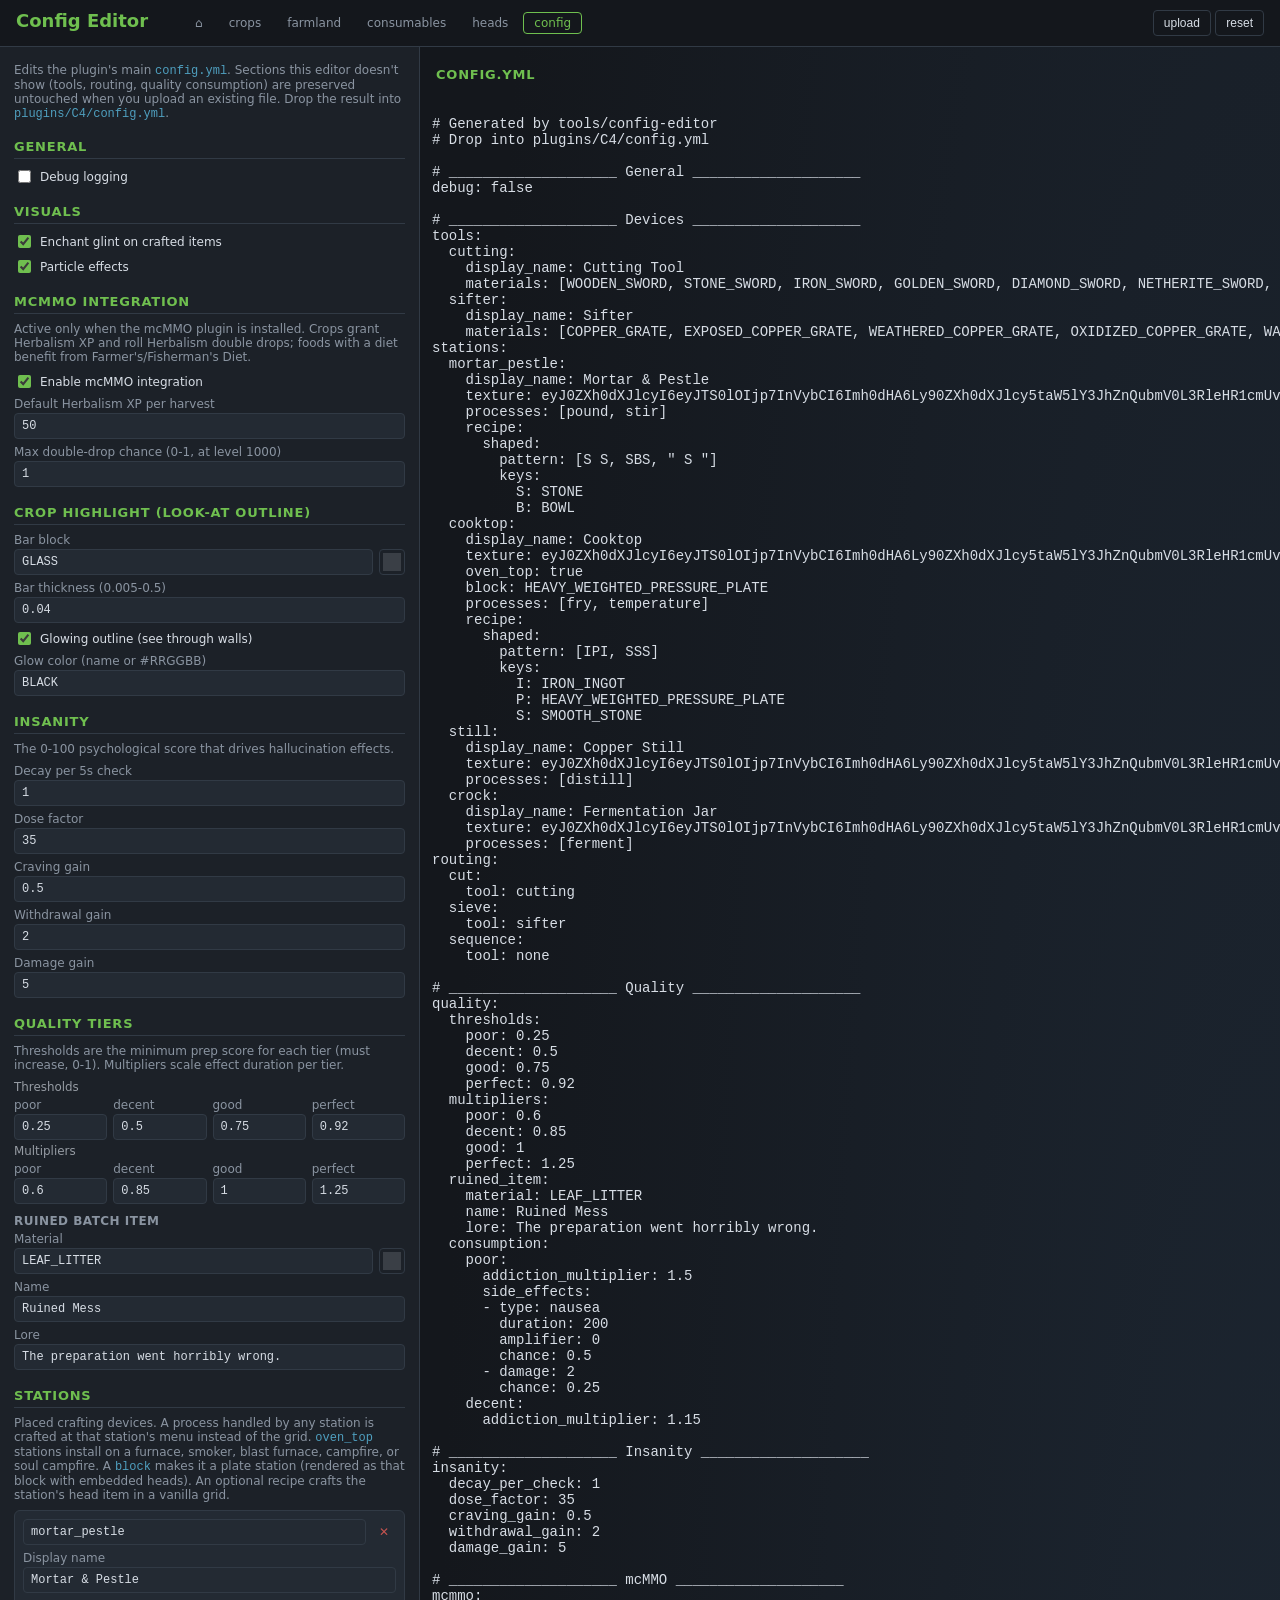
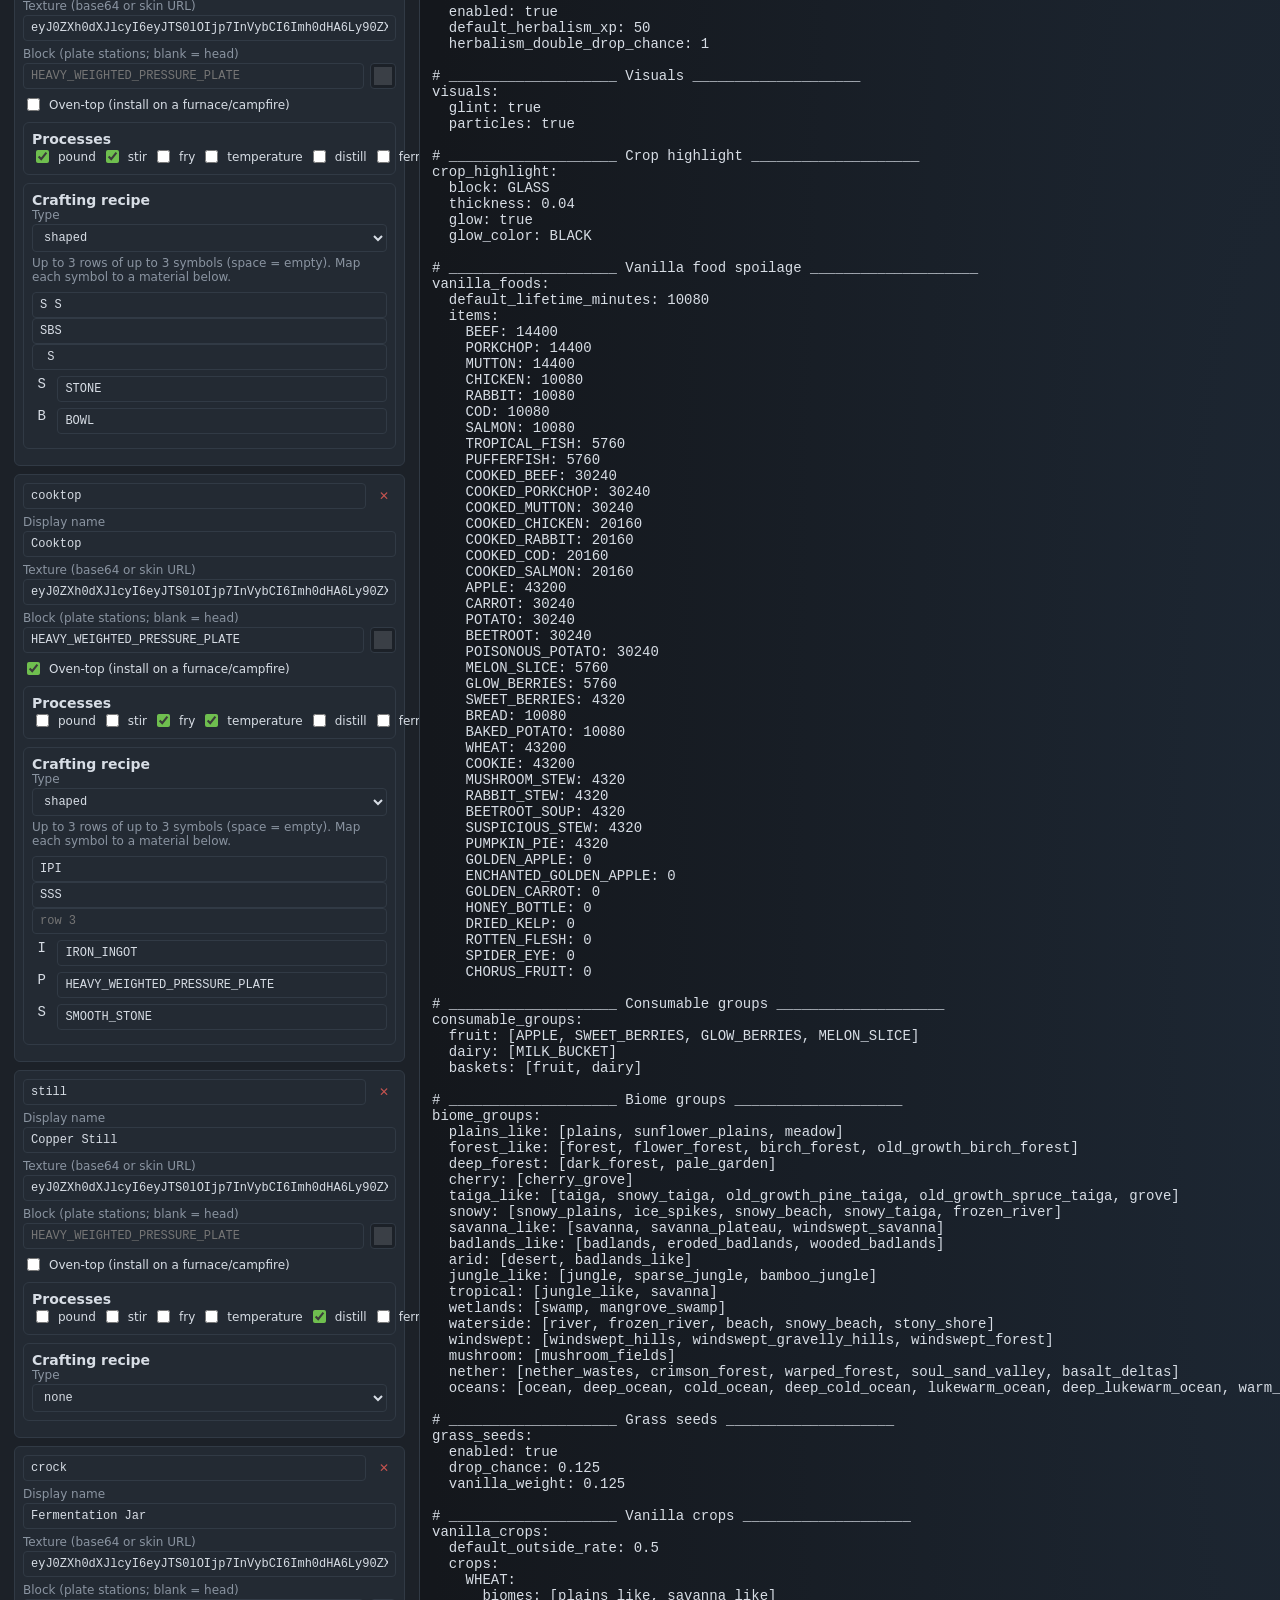
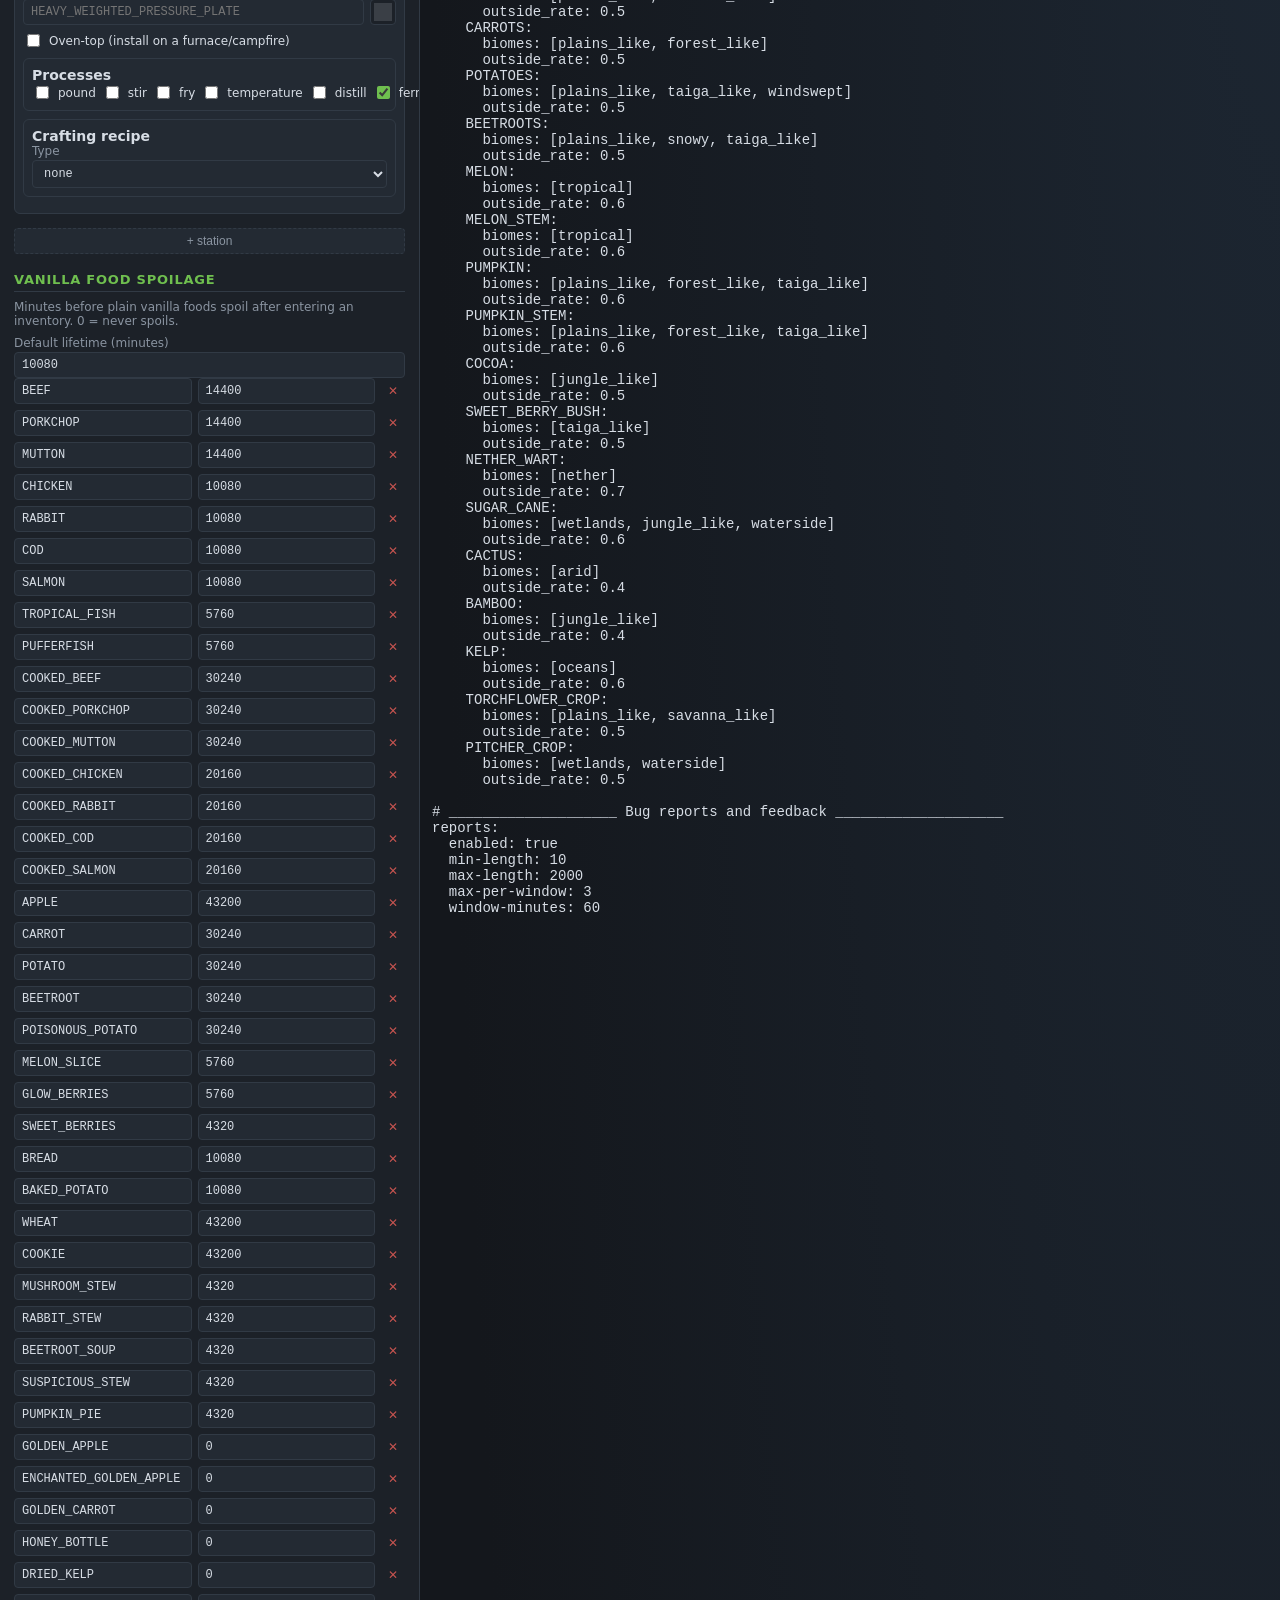
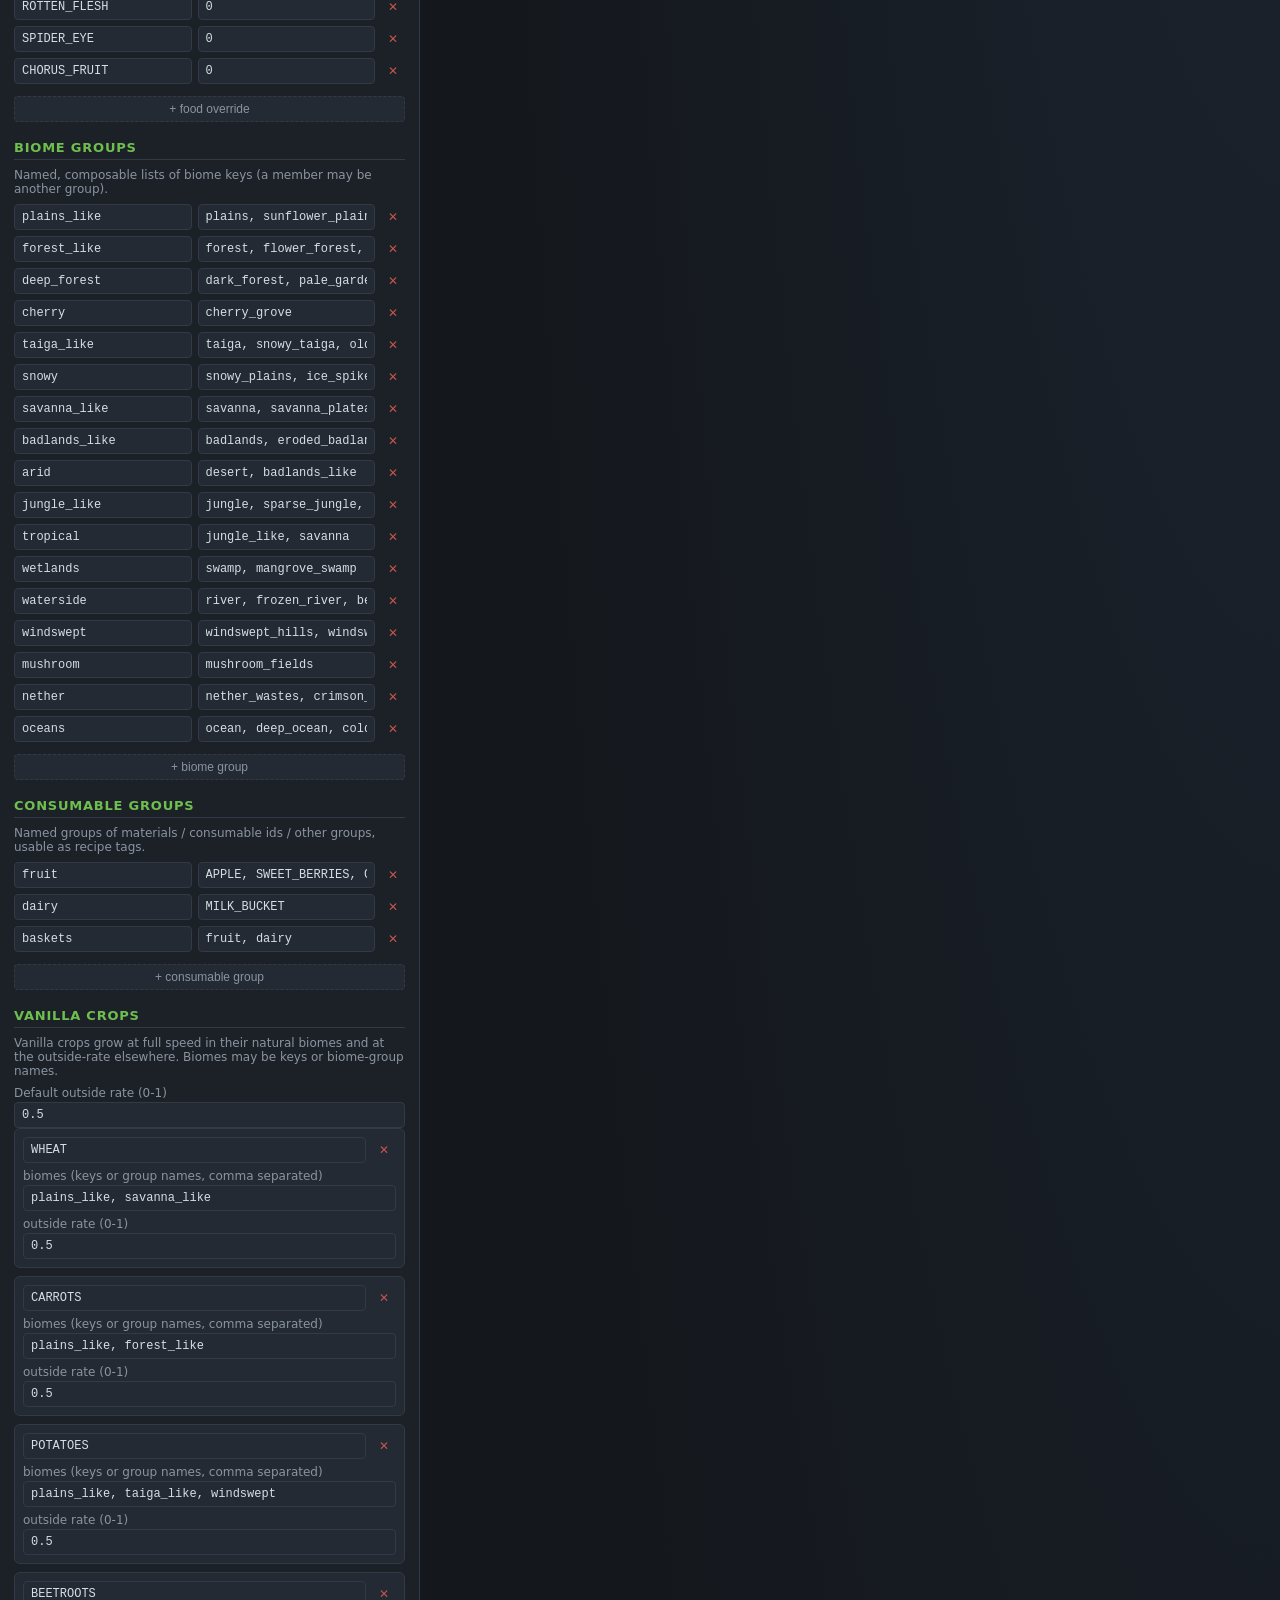
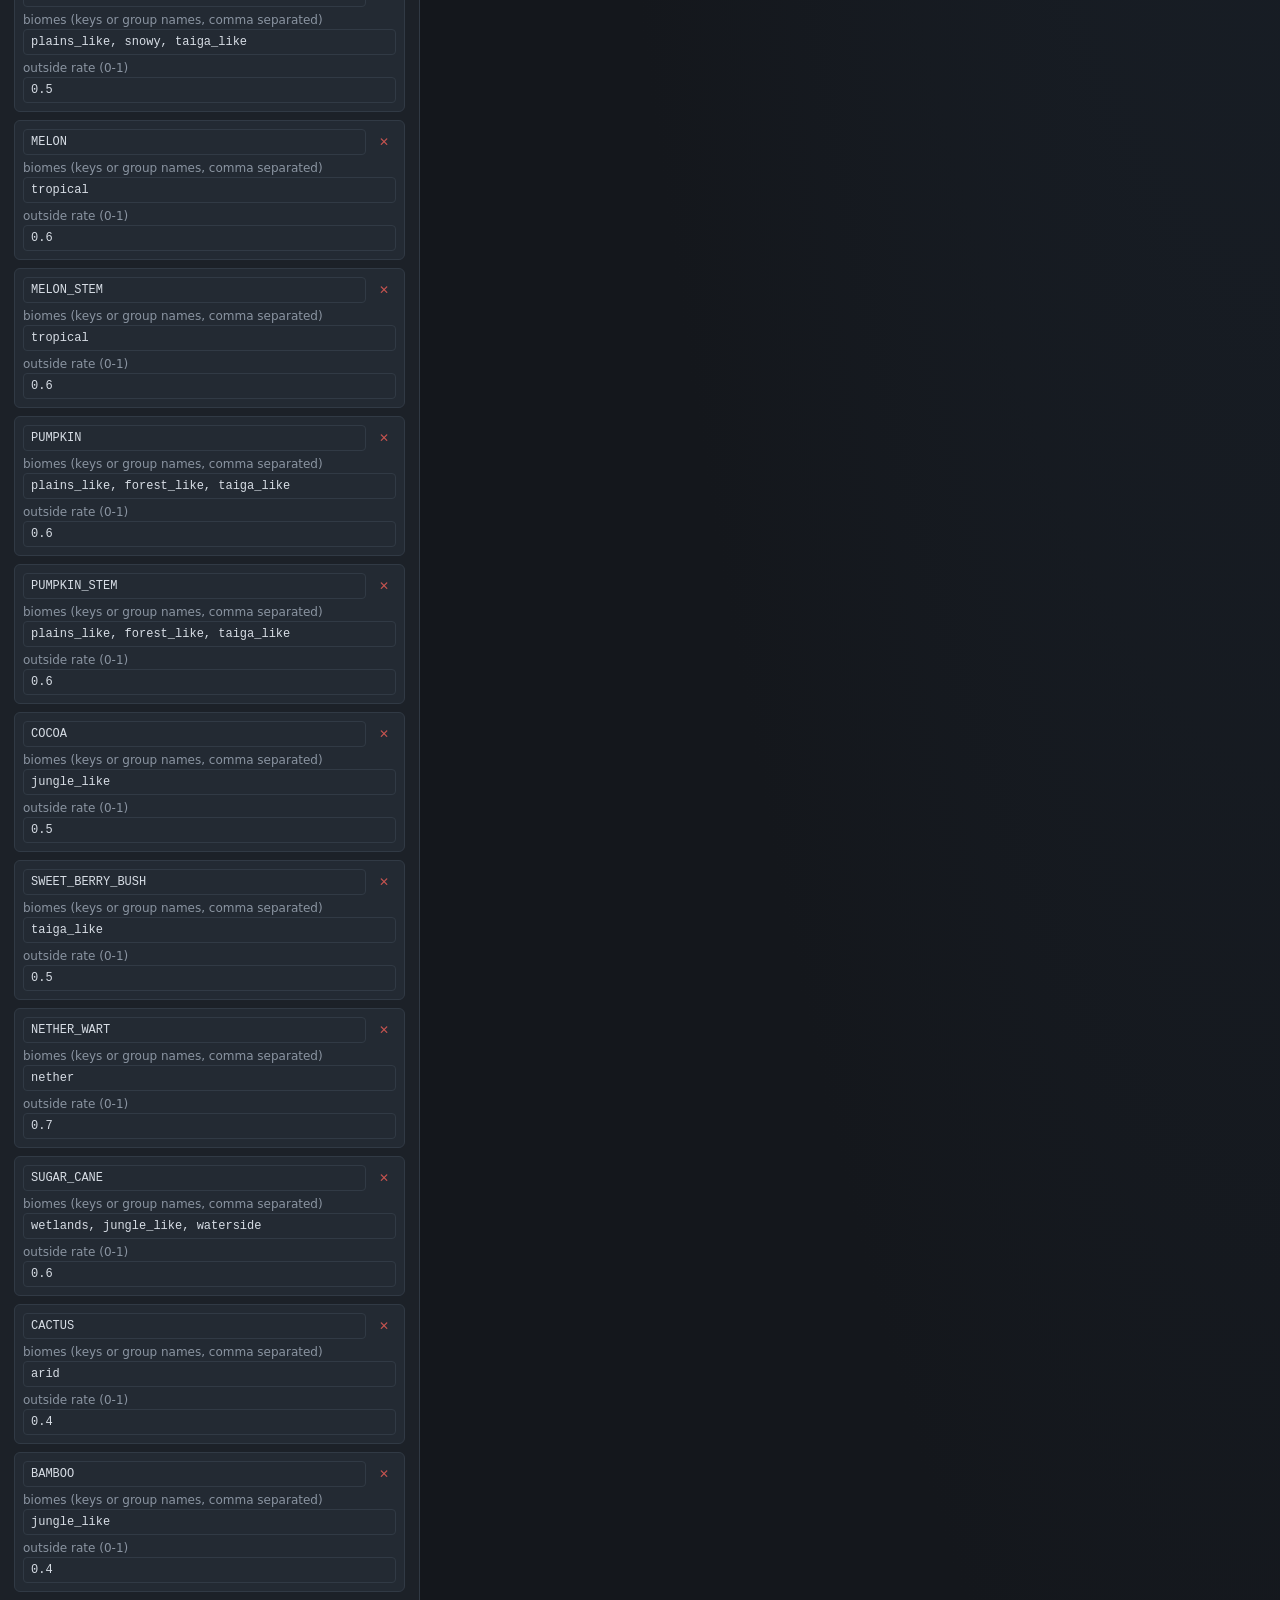
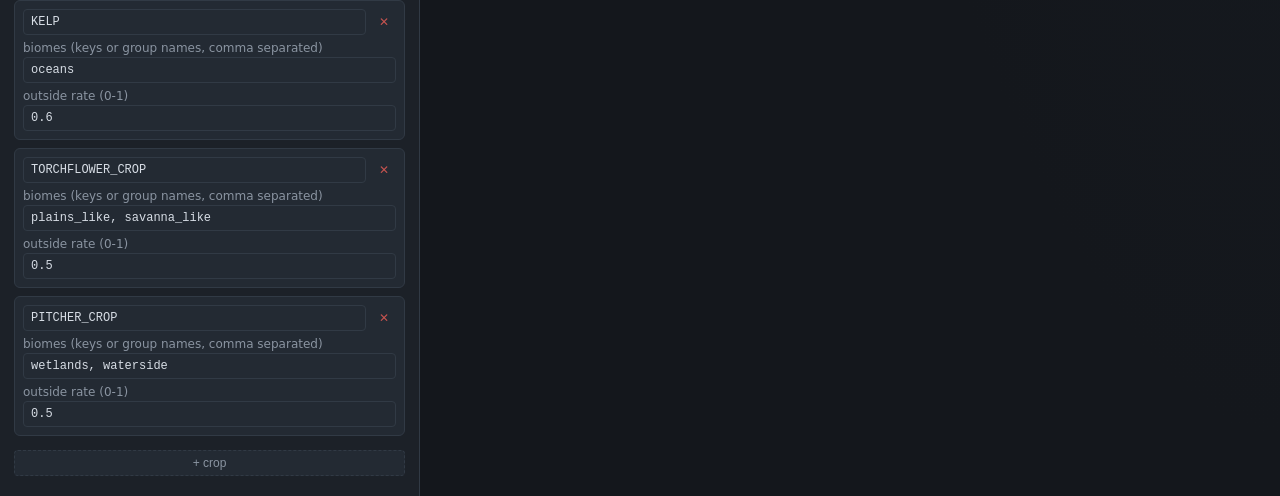
==== config-editor/index.html @ 48b5f99a "Publish tools from bigbarbecuetime/C4@50bea7a427202a4ac3a9da0b1b7948393bb01f95" ====
<!DOCTYPE html>
<html lang="en">
<head>
<meta charset="UTF-8">
<meta name="viewport" content="width=device-width, initial-scale=1.0">
<title>Config Editor</title>
<link rel="stylesheet" href="../shared/common.css?v=2">
</head>
<body>
<header>
  <h1>Config Editor</h1>
  <nav class="suite">
    <a href="../index.html">⌂</a>
    <a href="../crop-designer/index.html">crops</a>
    <a href="../farmland-designer/index.html">farmland</a>
    <a href="../consumable-designer/index.html">consumables</a>
    <a href="../head-painter/index.html">heads</a>
    <a href="#" class="here">config</a>
  </nav>
  <div class="header-actions">
    <button id="btn-upload" class="ghost" title="Load an existing config.yml">upload</button>
    <button id="btn-clear" class="ghost" title="Reset to defaults">reset</button>
    <input id="file-input" type="file" accept=".yml,.yaml,text/yaml" hidden>
  </div>
</header>

<main class="two-col">
  <section class="panel" id="left-panel">
    <p class="hint">Edits the plugin's main <code>config.yml</code>. Sections this editor
    doesn't show (tools, routing, quality consumption) are preserved untouched
    when you upload an existing file. Drop the result into
    <code>plugins/C4/config.yml</code>.</p>

    <h2>General</h2>
    <div class="form-grid">
      <label class="check"><input id="cfg-debug" type="checkbox"> Debug logging</label>
    </div>

    <h2>Visuals</h2>
    <div class="form-grid">
      <label class="check"><input id="cfg-glint" type="checkbox"> Enchant glint on crafted items</label>
      <label class="check"><input id="cfg-particles" type="checkbox"> Particle effects</label>
    </div>

    <h2>mcMMO integration</h2>
    <p class="hint">Active only when the mcMMO plugin is installed. Crops grant Herbalism XP and
    roll Herbalism double drops; foods with a diet benefit from Farmer's/Fisherman's Diet.</p>
    <div class="form-grid">
      <label class="check"><input id="mc-enabled" type="checkbox"> Enable mcMMO integration</label>
      <label>Default Herbalism XP per harvest <input id="mc-xp" type="number" min="0" step="1"></label>
      <label>Max double-drop chance (0-1, at level 1000) <input id="mc-chance" type="number" min="0" max="1" step="0.05"></label>
    </div>

    <h2>Crop highlight (look-at outline)</h2>
    <div class="form-grid">
      <div class="with-chip">
        <label>Bar block <input id="ch-block" type="text" spellcheck="false" placeholder="GLASS" data-keys="blocks"></label>
        <canvas class="tex-chip" id="ch-chip" width="16" height="16"></canvas>
      </div>
      <label>Bar thickness (0.005-0.5) <input id="ch-thickness" type="number" min="0.005" max="0.5" step="0.005"></label>
      <label class="check"><input id="ch-glow" type="checkbox"> Glowing outline (see through walls)</label>
      <label>Glow color (name or #RRGGBB) <input id="ch-color" type="text" spellcheck="false" placeholder="BLACK"></label>
    </div>

    <h2>Insanity</h2>
    <p class="hint">The 0-100 psychological score that drives hallucination effects.</p>
    <div class="form-grid">
      <label>Decay per 5s check <input id="ins-decay" type="number" step="0.1"></label>
      <label>Dose factor <input id="ins-dose" type="number" step="1"></label>
      <label>Craving gain <input id="ins-craving" type="number" step="0.1"></label>
      <label>Withdrawal gain <input id="ins-withdrawal" type="number" step="0.1"></label>
      <label>Damage gain <input id="ins-damage" type="number" step="0.1"></label>
    </div>

    <h2>Quality tiers</h2>
    <p class="hint">Thresholds are the minimum prep score for each tier (must increase, 0-1).
    Multipliers scale effect duration per tier.</p>
    <div id="quality-thresholds"></div>
    <div id="quality-multipliers"></div>
    <h3 class="sub">Ruined batch item</h3>
    <div class="form-grid">
      <div class="with-chip">
        <label>Material <input id="ruined-mat" type="text" spellcheck="false" placeholder="LEAF_LITTER" data-keys="items"></label>
        <canvas class="tex-chip" id="ruined-chip" width="16" height="16"></canvas>
      </div>
      <label>Name <input id="ruined-name" type="text"></label>
      <label>Lore <input id="ruined-lore" type="text"></label>
    </div>

    <h2>Stations</h2>
    <p class="hint">Placed crafting devices. A process handled by any station is crafted at that
    station's menu instead of the grid. <code>oven_top</code> stations install on a
    furnace, smoker, blast furnace, campfire, or soul campfire. A <code>block</code> makes
    it a plate station (rendered as that block with embedded heads). An optional recipe crafts
    the station's head item in a vanilla grid.</p>
    <div id="stations"></div>
    <button id="btn-add-station" class="add">+ station</button>

    <h2>Vanilla food spoilage</h2>
    <p class="hint">Minutes before plain vanilla foods spoil after entering an inventory.
    0 = never spoils.</p>
    <div class="form-grid">
      <label>Default lifetime (minutes) <input id="vf-default" type="number" min="0" step="1"></label>
    </div>
    <div id="vf-items"></div>
    <button id="btn-add-vf" class="add">+ food override</button>

    <h2>Biome groups</h2>
    <p class="hint">Named, composable lists of biome keys (a member may be another group).</p>
    <div id="biome-groups"></div>
    <button id="btn-add-bg" class="add">+ biome group</button>

    <h2>Consumable groups</h2>
    <p class="hint">Named groups of materials / consumable ids / other groups, usable as recipe tags.</p>
    <div id="consumable-groups"></div>
    <button id="btn-add-cg" class="add">+ consumable group</button>

    <h2>Vanilla crops</h2>
    <p class="hint">Vanilla crops grow at full speed in their natural biomes and at the
    outside-rate elsewhere. Biomes may be keys or biome-group names.</p>
    <div class="form-grid">
      <label>Default outside rate (0-1) <input id="vc-default" type="number" min="0" max="1" step="0.05"></label>
    </div>
    <div id="vanilla-crops"></div>
    <button id="btn-add-vc" class="add">+ crop</button>
  </section>

  <section class="preview-side" style="align-items:stretch">
    <div class="out-head" style="padding:0 4px">
      <h2 style="flex:1;border:none;margin:8px 0">config.yml</h2>
      <button data-copy="yaml-out" class="ghost copy">copy</button>
      <button id="btn-dl" class="ghost">download</button>
    </div>
    <pre id="yaml-out" style="flex:1;max-height:calc(100vh - 120px)"></pre>
  </section>
</main>

<script src="../shared/mc-assets.js?v=5"></script>
<script src="../shared/yaml-lite.js?v=3"></script>
<script src="../shared/mc-keys.js?v=5"></script>
<script src="../shared/key-picker.js?v=2"></script>
<script src="default-config.js?v=1"></script>
<script src="app.js?v=5"></script>
</body>
</html>
---- shared/common.css ----
/* Shared theme for the C4 config designers - plain CSS, dark */
* { box-sizing: border-box; }

:root {
  --bg: #14171c;
  --panel: #1c2128;
  --panel2: #232a33;
  --border: #313a45;
  --text: #d7dde5;
  --muted: #8a94a1;
  --accent: #6fbf4f;
  --accent2: #4f9fbf;
  --danger: #c75450;
  --warn: #d9a441;
  font-size: 14px;
}

a {
    color: var(--link-color)
}

html, body {
  margin: 0;
  background: var(--bg);
  color: var(--text);
  font-family: "Segoe UI", system-ui, sans-serif;
}

header {
  display: flex;
  align-items: baseline;
  gap: 12px;
  padding: 10px 16px;
  border-bottom: 1px solid var(--border);
}
header h1 { font-size: 18px; margin: 0; color: var(--accent); }
header .sub { color: var(--muted); font-size: 12px; }
.header-actions { margin-left: auto; }

main {
  display: grid;
  grid-template-columns: 320px 1fr 360px;
  gap: 0;
  min-height: 560px;
}

.panel {
  background: var(--panel);
  padding: 12px 14px 24px;
  overflow-y: auto;
  max-height: calc(100vh - 48px);
}
#left-panel { border-right: 1px solid var(--border); }
#right-panel { border-left: 1px solid var(--border); }

h2 {
  font-size: 13px;
  text-transform: uppercase;
  letter-spacing: 0.06em;
  color: var(--accent);
  margin: 18px 0 8px;
  border-bottom: 1px solid var(--border);
  padding-bottom: 4px;
}
.panel h2:first-child { margin-top: 4px; }

.hint { color: var(--muted); font-size: 12px; margin: 4px 0 8px; }
/* Live '&'-code render of a name field (LegacyText.toHtml). Uncoded runs show
   in the normal text color; coded runs carry their own inline color. */
.name-preview { color: var(--text); font-size: 13px; margin: 2px 0 6px; min-height: 1.1em; }
.name-preview:empty { display: none; }
code { color: var(--accent2); }

.form-grid { display: flex; flex-direction: column; gap: 6px; }
label { display: flex; flex-direction: column; gap: 2px; font-size: 12px; color: var(--muted); }
label.check { flex-direction: row; align-items: center; gap: 6px; color: var(--text); }
label.check.inline { display: inline-flex; margin-left: 8px; text-transform: none; letter-spacing: 0; font-size: 11px; color: var(--muted); }

input[type="text"], input[type="number"], select {
  background: var(--panel2);
  border: 1px solid var(--border);
  color: var(--text);
  border-radius: 4px;
  padding: 5px 7px;
  font-family: Consolas, monospace;
  font-size: 12px;
  width: 100%;
}
input:focus, select:focus { outline: 1px solid var(--accent); }
input[type="checkbox"] { accent-color: var(--accent); }

button {
  background: var(--panel2);
  color: var(--text);
  border: 1px solid var(--border);
  border-radius: 4px;
  padding: 5px 10px;
  cursor: pointer;
  font-size: 12px;
}
button:hover { border-color: var(--accent); color: var(--accent); }
button.ghost { background: transparent; }
button.add { margin-top: 6px; width: 100%; border-style: dashed; color: var(--muted); }
button.add:hover { color: var(--accent); }
button.danger { color: var(--danger); border-color: transparent; background: transparent; padding: 2px 6px; }
button.danger:hover { border-color: var(--danger); }

/* cards (harvest entries, consumables, stages, elements) */
.card {
  background: var(--panel2);
  border: 1px solid var(--border);
  border-radius: 6px;
  padding: 8px;
  margin-bottom: 8px;
}
.card .card-head {
  display: flex;
  align-items: center;
  gap: 6px;
  margin-bottom: 6px;
  font-size: 12px;
  color: var(--text);
}
.card .card-head .grow { flex: 1; }
.row { display: flex; gap: 6px; }
.row > label { flex: 1; }
.vec { display: flex; gap: 4px; }
.vec input { width: 0; flex: 1; }
.hitbox-row { display: flex; align-items: center; gap: 8px; margin: 4px 0; flex-wrap: wrap; }
.hitbox-row label { display: flex; align-items: center; gap: 3px; }
.muted { opacity: 0.65; font-size: 0.85em; }

/* stage cards */
.stage-card.active { border-color: var(--accent); }
.stage-card .elements { margin-top: 6px; display: flex; flex-direction: column; gap: 6px; }
.element-card { background: var(--panel); border: 1px solid var(--border); border-radius: 5px; padding: 6px; }
.element-card .swatch {
  width: 14px; height: 14px; border-radius: 3px; border: 1px solid rgba(255,255,255,0.25);
  display: inline-block;
}

/* center */
#center-panel {
  display: flex;
  flex-direction: column;
  align-items: center;
  background:
    radial-gradient(ellipse at 50% 30%, #1d2733 0%, var(--bg) 70%);
  padding: 8px;
}
#preview {
  width: 100%;
  max-width: 900px;
  height: auto;
  cursor: grab;
  touch-action: none;
}
#preview:active { cursor: grabbing; }

#view-controls { width: 100%; max-width: 900px; display: flex; flex-direction: column; gap: 6px; padding: 4px 8px 10px; }
.stage-bar { display: flex; gap: 4px; flex-wrap: wrap; }
.stage-bar button { padding: 4px 12px; }
.stage-bar button.active { border-color: var(--accent); color: var(--accent); }
.grow-bar { display: flex; align-items: center; gap: 8px; }
.grow-bar input[type="range"] { flex: 1; accent-color: var(--accent); }
#progress-label { font-family: Consolas, monospace; color: var(--muted); min-width: 42px; }
#view-controls .hint { text-align: center; }

/* output */
#output {
  display: grid;
  grid-template-columns: 1fr 1fr;
  gap: 12px;
  padding: 12px 16px 28px;
  border-top: 1px solid var(--border);
}
.out-head { display: flex; align-items: center; gap: 8px; }
.out-head h2 { flex: 1; margin: 0 0 6px; border: none; }
#output pre {
  background: #11151a;
  border: 1px solid var(--border);
  border-radius: 6px;
  padding: 10px;
  font-family: Consolas, monospace;
  font-size: 12px;
  line-height: 1.45;
  overflow-x: auto;
  white-space: pre;
  color: #b6c6d4;
  max-height: 480px;
  overflow-y: auto;
}
button.copy.copied { color: var(--accent); border-color: var(--accent); }

@media (max-width: 1100px) {
  main { grid-template-columns: 1fr; }
  #left-panel, #right-panel { border: none; max-height: none; }
  #output { grid-template-columns: 1fr; }
}

/* ── suite navigation ─────────────────────────────────────────────────── */
nav.suite { display: flex; gap: 4px; margin-left: 24px; }
nav.suite a {
  color: var(--muted);
  text-decoration: none;
  font-size: 12px;
  padding: 3px 10px;
  border: 1px solid transparent;
  border-radius: 4px;
}
nav.suite a:hover { color: var(--accent); border-color: var(--border); }
nav.suite a.here { color: var(--accent); border-color: var(--accent); }

/* ── landing page ─────────────────────────────────────────────────────── */
.landing { max-width: 860px; margin: 40px auto; padding: 0 20px; }
.landing .tools-grid {
  display: grid;
  grid-template-columns: repeat(auto-fit, minmax(240px, 1fr));
  gap: 14px;
  margin-top: 20px;
}
.landing a.tool-card {
  display: block;
  background: var(--panel);
  border: 1px solid var(--border);
  border-radius: 8px;
  padding: 16px;
  color: var(--text);
  text-decoration: none;
}
.landing a.tool-card:hover { border-color: var(--accent); }
.landing a.tool-card h3 { margin: 0 0 6px; color: var(--accent); font-size: 15px; }
.landing a.tool-card p { margin: 0; color: var(--muted); font-size: 12.5px; line-height: 1.5; }
.landing a.tool-card .emoji { font-size: 22px; display: block; margin-bottom: 8px; }

/* ── texture chips (live MC texture previews next to inputs) ──────────── */
.tex-chip {
  width: 26px;
  height: 26px;
  border: 1px solid var(--border);
  border-radius: 4px;
  background: var(--panel);
  image-rendering: pixelated;
  flex-shrink: 0;
  align-self: flex-end;
}
.with-chip { display: flex; gap: 6px; align-items: flex-end; }
.with-chip > label { flex: 1; }

/* two-column tool layout (farmland / consumable designers) */
main.two-col { grid-template-columns: 420px 1fr; }
main.two-col .panel { max-height: none; }
.preview-side {
  background: radial-gradient(ellipse at 50% 30%, #1d2733 0%, var(--bg) 70%);
  display: flex;
  flex-direction: column;
  align-items: center;
  padding: 12px;
  gap: 8px;
}
.preview-side canvas { max-width: 100%; cursor: grab; }
.tab-bar { display: flex; gap: 4px; flex-wrap: wrap; margin-bottom: 8px; }
.tab-bar button.active { border-color: var(--accent); color: var(--accent); }
.subsection {
  border: 1px solid var(--border);
  border-radius: 6px;
  padding: 8px;
  margin: 8px 0;
  background: var(--panel2);
}
.subsection > .sub-head { display: flex; align-items: center; gap: 8px; font-size: 12px; margin-bottom: 6px; }
.subsection > .sub-head .grow { flex: 1; }
.shape-grid { display: grid; grid-template-columns: repeat(3, 44px); gap: 3px; margin: 4px 0; }
.shape-grid input { text-align: center; font-size: 14px; padding: 8px 0; text-transform: uppercase; }

/* ── events editor (shared/events-editor.js) ──────────────────────────── */
.events-editor .ev-trigger { margin: 6px 0; }
.events-editor .ev-list { display: flex; flex-direction: column; gap: 6px; }
.events-editor .ev-card .card-head { margin-bottom: 4px; }
.stage-events-row { margin: 6px 0; }
.stage-events { margin-top: 6px; padding-left: 4px; border-left: 2px solid var(--border); }

h3.sub { font-size: 12px; color: var(--muted); margin: 10px 0 4px; text-transform: uppercase; letter-spacing: 0.04em; }

/* ── key picker (shared/key-picker.js) ────────────────────────────────── */
.kp-drop {
  position: absolute;
  z-index: 50;
  max-height: 280px;
  overflow-y: auto;
  background: var(--panel2);
  border: 1px solid var(--border);
  border-radius: 4px;
  box-shadow: 0 6px 18px rgba(0, 0, 0, 0.5);
  font-family: Consolas, monospace;
  font-size: 12px;
}
.kp-row {
  display: flex;
  align-items: center;
  gap: 8px;
  padding: 3px 8px;
  cursor: pointer;
  color: var(--text);
  white-space: nowrap;
}
.kp-row:hover, .kp-row.active { background: var(--panel); color: var(--accent); }
.kp-row canvas {
  width: 16px; height: 16px;
  image-rendering: pixelated;
  flex-shrink: 0;
}
/* ── multi-select (crop-designer biome picker) ─────────────────────────── */
.multi-select {
  position: relative;
  background: var(--panel2);
  border: 1px solid var(--border);
  border-radius: 4px;
  padding: 4px;
  display: flex;
  flex-direction: column;
  gap: 4px;
}
.ms-label { margin-bottom: 2px; }
.ms-chips {
  display: flex;
  flex-wrap: wrap;
  gap: 4px;
  min-height: 22px;
  align-items: center;
}
.ms-chip {
  display: inline-flex;
  align-items: center;
  gap: 4px;
  background: var(--panel);
  border: 1px solid var(--border);
  border-radius: 3px;
  padding: 2px 4px 2px 7px;
  font-family: Consolas, monospace;
  font-size: 11px;
  color: var(--text);
}
.ms-chip button.danger { padding: 0 3px; font-size: 11px; }
.ms-empty { color: var(--muted); font-size: 11px; font-style: italic; }
.ms-add { width: auto; align-self: flex-start; margin: 0; }
.ms-drop {
  position: absolute;
  z-index: 50;
  top: 100%;
  left: 0;
  right: 0;
  margin-top: 2px;
  background: var(--panel2);
  border: 1px solid var(--border);
  border-radius: 4px;
  box-shadow: 0 6px 18px rgba(0, 0, 0, 0.5);
}
.ms-drop input[type="text"] { border: none; border-bottom: 1px solid var(--border); border-radius: 0; }
.ms-list {
  max-height: 240px;
  overflow-y: auto;
  padding: 2px;
}
.ms-row {
  display: flex;
  align-items: center;
  gap: 6px;
  padding: 3px 7px;
  font-size: 12px;
  color: var(--text);
  cursor: pointer;
  white-space: nowrap;
}
.ms-row:hover { background: var(--panel); color: var(--accent); }
.ms-row input[type="checkbox"] { margin: 0; }
.ms-custom { color: var(--accent); font-style: italic; }



/* ── file dock (shared/file-dock.js) ──────────────────────────────────── */
.dock-file {
  background: var(--panel);
  border: 1px solid var(--border);
  border-radius: 6px;
  margin-bottom: 8px;
}
.dock-file summary {
  display: flex;
  align-items: center;
  gap: 8px;
  padding: 8px 12px;
  cursor: pointer;
  list-style: none;
}
.dock-file summary::before { content: "▸"; color: var(--muted); font-size: 11px; }
.dock-file[open] summary::before { content: "▾"; }
.dock-file summary::-webkit-details-marker { display: none; }
.dock-file .dock-name { font-family: Consolas, monospace; font-size: 13px; color: var(--text); }
.dock-file .grow { flex: 1; }
.dock-file pre { margin: 0 12px 12px; }
.badge-new {
  background: var(--accent);
  color: #14171c;
  font-size: 10px;
  font-weight: 600;
  text-transform: uppercase;
  letter-spacing: 0.05em;
  border-radius: 3px;
  padding: 1px 6px;
}

/* ── transform gizmos (gizmo.js) ─────────────────────────────────────────
   Sits directly above the preview canvas and is meant to read as part of
   the viewport chrome, not a bolted-on strip. Several rules exist purely to
   undo common.css defaults: `label` is flex-column there (which stacked the
   snap checkbox above its text) and `select`/`input` are full-width.       */
#gizmo-bar {
  display: flex;
  flex-direction: column;
  gap: 8px;
  width: 100%;
  padding: 0 0 8px;
  margin: 0;
  border-bottom: 1px solid var(--border);
}
#gizmo-bar .gizmo-row {
  display: flex;
  align-items: center;
  gap: 10px;
  flex-wrap: wrap;
  min-height: 26px;
}

/* segmented tool group */
#gizmo-bar .gizmo-tools { display: flex; }
#gizmo-bar .gizmo-tools button {
  text-transform: capitalize;
  padding: 4px 14px;
  border-radius: 0;
  margin-left: -1px;
}
#gizmo-bar .gizmo-tools button:first-child {
  border-radius: 6px 0 0 6px;
  margin-left: 0;
}
#gizmo-bar .gizmo-tools button:last-child { border-radius: 0 6px 6px 0; }
#gizmo-bar .gizmo-tools button.active {
  background: var(--accent);
  border-color: var(--accent);
  color: var(--bg);
  position: relative;
  z-index: 1;
}

/* undo label{flex-direction:column} from common.css */
#gizmo-bar label.gizmo-snap {
  flex-direction: row;
  align-items: center;
  gap: 6px;
  font-size: 12px;
  color: var(--text);
  cursor: pointer;
  user-select: none;
}
#gizmo-bar label.gizmo-snap input { width: auto; margin: 0; }

#gizmo-bar #gizmo-readout {
  margin-left: auto;
  font-size: 12px;
  color: var(--muted);
  font-variant-numeric: tabular-nums;
  white-space: nowrap;
}

/* element chips */
#gizmo-bar .gizmo-els-row { align-items: flex-start; }
#gizmo-bar .gizmo-label,
#gizmo-bar .gizmo-hint {
  font-size: 11px;
  color: var(--muted);
  text-transform: uppercase;
  letter-spacing: .04em;
  padding-top: 4px;
  white-space: nowrap;
}
#gizmo-bar .gizmo-hint {
  margin-left: auto;
  text-transform: none;
  letter-spacing: 0;
  opacity: .8;
}
#gizmo-bar .gizmo-els {
  display: flex;
  flex-wrap: wrap;
  gap: 4px;
  flex: 1 1 auto;
  max-height: 76px;
  overflow-y: auto;
}
#gizmo-bar .gizmo-chip {
  padding: 2px 9px;
  font-size: 11px;
  border-radius: 999px;
  max-width: 15rem;
  overflow: hidden;
  text-overflow: ellipsis;
  white-space: nowrap;
}
#gizmo-bar .gizmo-chip.active {
  background: var(--accent);
  border-color: var(--accent);
  color: var(--bg);
}
#gizmo-bar .gizmo-empty {
  font-size: 12px;
  color: var(--muted);
  font-style: italic;
  padding-top: 3px;
}

/* orbit mode: the element row is inert, so fade it back */
#gizmo-bar.orbit-mode .gizmo-els-row { opacity: .45; }
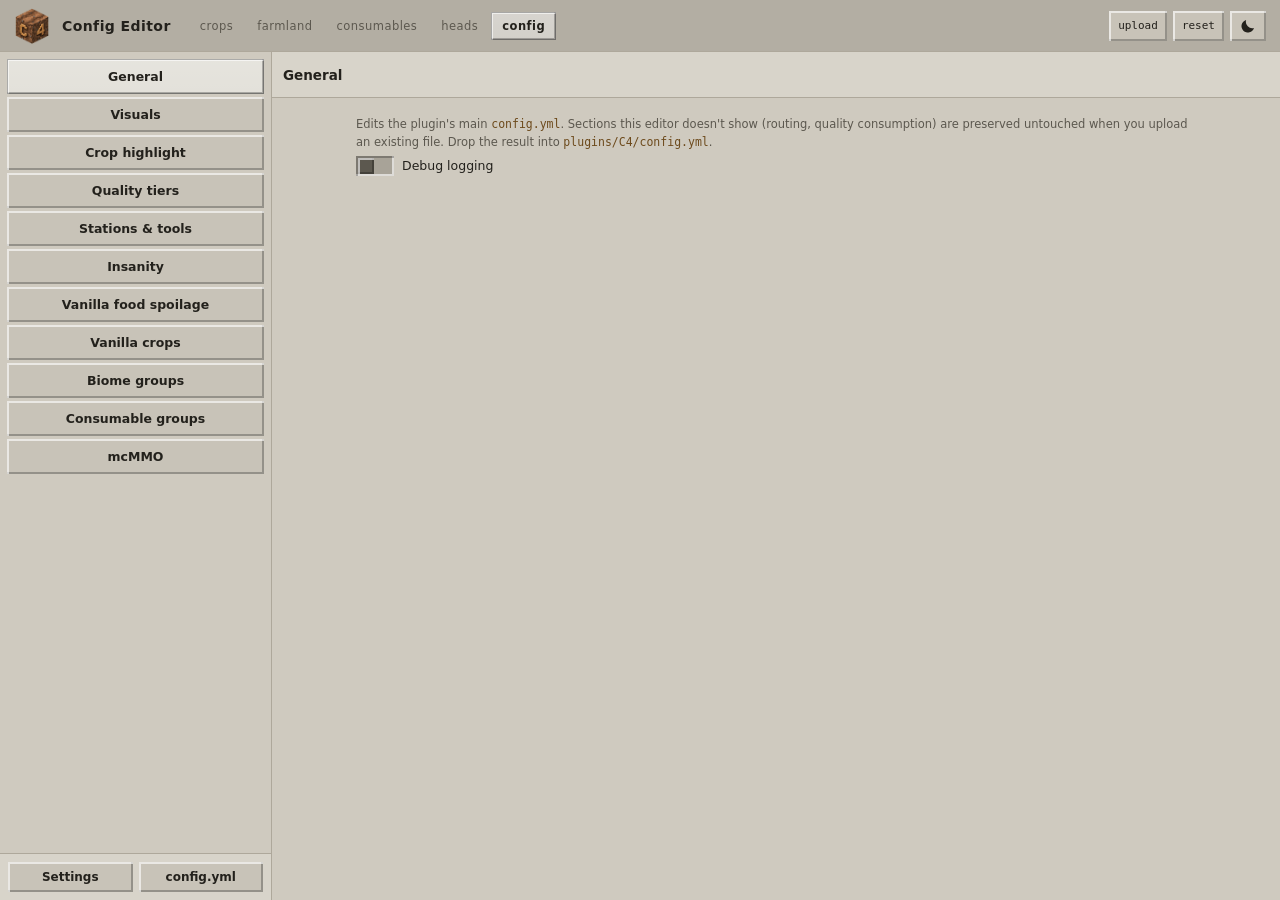
==== commit 83ada06a: "Publish tools from bigbarbecuetime/C4@2afa1900de692eccfdc5eb47e7a0a37067820dfb" ====
--- a/config-editor/index.html
+++ b/config-editor/index.html
@@ -1,145 +1,211 @@
 <!DOCTYPE html>
-<html lang="en">
+<html lang="en" data-theme="dark">
 <head>
 <meta charset="UTF-8">
 <meta name="viewport" content="width=device-width, initial-scale=1.0">
 <title>Config Editor</title>
-<link rel="stylesheet" href="../shared/common.css?v=2">
+<link rel="icon" type="image/png" href="../shared/c4-mark.png?v=4">
+<link rel="stylesheet" href="../shared/common.css?v=33">
 </head>
-<body>
-<header>
-  <h1>Config Editor</h1>
-  <nav class="suite">
-    <a href="../index.html">⌂</a>
+<body data-screen="outline">
+<div class="app two">
+
+  <header class="appbar">
+    <a class="mark" href="../index.html" title="C4 home" data-logo></a>
+    <h1>Config Editor</h1>
+    <nav class="suite">
     <a href="../crop-designer/index.html">crops</a>
     <a href="../farmland-designer/index.html">farmland</a>
     <a href="../consumable-designer/index.html">consumables</a>
     <a href="../head-painter/index.html">heads</a>
-    <a href="#" class="here">config</a>
-  </nav>
-  <div class="header-actions">
-    <button id="btn-upload" class="ghost" title="Load an existing config.yml">upload</button>
-    <button id="btn-clear" class="ghost" title="Reset to defaults">reset</button>
-    <input id="file-input" type="file" accept=".yml,.yaml,text/yaml" hidden>
-  </div>
-</header>
-
-<main class="two-col">
-  <section class="panel" id="left-panel">
-    <p class="hint">Edits the plugin's main <code>config.yml</code>. Sections this editor
-    doesn't show (tools, routing, quality consumption) are preserved untouched
-    when you upload an existing file. Drop the result into
-    <code>plugins/C4/config.yml</code>.</p>
-
-    <h2>General</h2>
-    <div class="form-grid">
-      <label class="check"><input id="cfg-debug" type="checkbox"> Debug logging</label>
-    </div>
-
-    <h2>Visuals</h2>
-    <div class="form-grid">
-      <label class="check"><input id="cfg-glint" type="checkbox"> Enchant glint on crafted items</label>
-      <label class="check"><input id="cfg-particles" type="checkbox"> Particle effects</label>
-    </div>
-
-    <h2>mcMMO integration</h2>
-    <p class="hint">Active only when the mcMMO plugin is installed. Crops grant Herbalism XP and
-    roll Herbalism double drops; foods with a diet benefit from Farmer's/Fisherman's Diet.</p>
-    <div class="form-grid">
-      <label class="check"><input id="mc-enabled" type="checkbox"> Enable mcMMO integration</label>
-      <label>Default Herbalism XP per harvest <input id="mc-xp" type="number" min="0" step="1"></label>
-      <label>Max double-drop chance (0-1, at level 1000) <input id="mc-chance" type="number" min="0" max="1" step="0.05"></label>
-    </div>
-
-    <h2>Crop highlight (look-at outline)</h2>
-    <div class="form-grid">
-      <div class="with-chip">
-        <label>Bar block <input id="ch-block" type="text" spellcheck="false" placeholder="GLASS" data-keys="blocks"></label>
-        <canvas class="tex-chip" id="ch-chip" width="16" height="16"></canvas>
-      </div>
-      <label>Bar thickness (0.005-0.5) <input id="ch-thickness" type="number" min="0.005" max="0.5" step="0.005"></label>
-      <label class="check"><input id="ch-glow" type="checkbox"> Glowing outline (see through walls)</label>
-      <label>Glow color (name or #RRGGBB) <input id="ch-color" type="text" spellcheck="false" placeholder="BLACK"></label>
-    </div>
-
-    <h2>Insanity</h2>
-    <p class="hint">The 0-100 psychological score that drives hallucination effects.</p>
-    <div class="form-grid">
-      <label>Decay per 5s check <input id="ins-decay" type="number" step="0.1"></label>
-      <label>Dose factor <input id="ins-dose" type="number" step="1"></label>
-      <label>Craving gain <input id="ins-craving" type="number" step="0.1"></label>
-      <label>Withdrawal gain <input id="ins-withdrawal" type="number" step="0.1"></label>
-      <label>Damage gain <input id="ins-damage" type="number" step="0.1"></label>
-    </div>
-
-    <h2>Quality tiers</h2>
-    <p class="hint">Thresholds are the minimum prep score for each tier (must increase, 0-1).
-    Multipliers scale effect duration per tier.</p>
-    <div id="quality-thresholds"></div>
-    <div id="quality-multipliers"></div>
-    <h3 class="sub">Ruined batch item</h3>
-    <div class="form-grid">
-      <div class="with-chip">
-        <label>Material <input id="ruined-mat" type="text" spellcheck="false" placeholder="LEAF_LITTER" data-keys="items"></label>
-        <canvas class="tex-chip" id="ruined-chip" width="16" height="16"></canvas>
-      </div>
-      <label>Name <input id="ruined-name" type="text"></label>
-      <label>Lore <input id="ruined-lore" type="text"></label>
-    </div>
-
-    <h2>Stations</h2>
-    <p class="hint">Placed crafting devices. A process handled by any station is crafted at that
-    station's menu instead of the grid. <code>oven_top</code> stations install on a
-    furnace, smoker, blast furnace, campfire, or soul campfire. A <code>block</code> makes
-    it a plate station (rendered as that block with embedded heads). An optional recipe crafts
-    the station's head item in a vanilla grid.</p>
-    <div id="stations"></div>
-    <button id="btn-add-station" class="add">+ station</button>
-
-    <h2>Vanilla food spoilage</h2>
-    <p class="hint">Minutes before plain vanilla foods spoil after entering an inventory.
-    0 = never spoils.</p>
-    <div class="form-grid">
-      <label>Default lifetime (minutes) <input id="vf-default" type="number" min="0" step="1"></label>
-    </div>
-    <div id="vf-items"></div>
-    <button id="btn-add-vf" class="add">+ food override</button>
-
-    <h2>Biome groups</h2>
-    <p class="hint">Named, composable lists of biome keys (a member may be another group).</p>
-    <div id="biome-groups"></div>
-    <button id="btn-add-bg" class="add">+ biome group</button>
-
-    <h2>Consumable groups</h2>
-    <p class="hint">Named groups of materials / consumable ids / other groups, usable as recipe tags.</p>
-    <div id="consumable-groups"></div>
-    <button id="btn-add-cg" class="add">+ consumable group</button>
-
-    <h2>Vanilla crops</h2>
-    <p class="hint">Vanilla crops grow at full speed in their natural biomes and at the
-    outside-rate elsewhere. Biomes may be keys or biome-group names.</p>
-    <div class="form-grid">
-      <label>Default outside rate (0-1) <input id="vc-default" type="number" min="0" max="1" step="0.05"></label>
-    </div>
-    <div id="vanilla-crops"></div>
-    <button id="btn-add-vc" class="add">+ crop</button>
+    <a href="../config-editor/index.html" class="here">config</a>
+    </nav>
+    <div class="header-actions">
+      <button id="btn-upload" class="tbtn" title="Load an existing config.yml">upload</button>
+      <button id="btn-clear" class="tbtn" title="Reset to defaults">reset</button>
+      <input id="file-input" type="file" accept=".yml,.yaml,text/yaml" hidden>
+      <button class="tbtn" data-theme-toggle title="Light / dark"></button>
+    </div>
+  </header>
+
+  <section class="outline">
+    <nav class="tree">
+      <button class="row-nav on" data-pane-target="general">General</button>
+      <button class="row-nav" data-pane-target="visuals">Visuals</button>
+      <button class="row-nav" data-pane-target="highlight" data-pane-title="Crop highlight (look-at outline)">Crop highlight</button>
+      <button class="row-nav" data-pane-target="quality" data-pane-title="Quality tiers">Quality tiers</button>
+      <button class="row-nav" data-pane-target="stations" data-pane-title="Stations & tools">Stations & tools</button>
+      <button class="row-nav" data-pane-target="insanity">Insanity</button>
+      <button class="row-nav" data-pane-target="spoilage" data-pane-title="Vanilla food spoilage">Vanilla food spoilage</button>
+      <button class="row-nav" data-pane-target="crops" data-pane-title="Vanilla crops">Vanilla crops</button>
+      <button class="row-nav" data-pane-target="biomegroups" data-pane-title="Biome groups">Biome groups</button>
+      <button class="row-nav" data-pane-target="consumablegroups" data-pane-title="Consumable groups">Consumable groups</button>
+      <button class="row-nav" data-pane-target="mcmmo" data-pane-title="mcMMO integration">mcMMO</button>
+    </nav>
+    <div class="ofoot">
+      <button data-main="preview" class="on">Settings</button>
+      <button data-main="files">config.yml</button>
+    </div>
   </section>
 
-  <section class="preview-side" style="align-items:stretch">
-    <div class="out-head" style="padding:0 4px">
-      <h2 style="flex:1;border:none;margin:8px 0">config.yml</h2>
-      <button data-copy="yaml-out" class="ghost copy">copy</button>
-      <button id="btn-dl" class="ghost">download</button>
-    </div>
-    <pre id="yaml-out" style="flex:1;max-height:calc(100vh - 120px)"></pre>
+  <aside class="panel-col wide">
+    <button class="backslab" data-back><svg class="i" viewBox="0 0 24 24"><path d="M15.4 4 7.4 12l8 8 1.4-1.4L10.2 12l6.6-6.6z"/></svg> Back to outline</button>
+    <div class="phead"><b id="pane-title">General</b><span class="grow"></span></div>
+    <div class="pbody">
+
+      <section class="pane" data-pane="general">
+        <p class="hint">Edits the plugin's main <code>config.yml</code>. Sections this editor
+        doesn't show (routing, quality consumption) are preserved untouched
+        when you upload an existing file. Drop the result into
+        <code>plugins/C4/config.yml</code>.</p>
+        <div class="form-grid">
+          <label class="check"><input id="cfg-debug" type="checkbox"> Debug logging</label>
+        </div>
+      </section>
+
+      <section class="pane" data-pane="visuals" hidden>
+        <div class="form-grid">
+          <label class="check"><input id="cfg-glint" type="checkbox"> Enchant glint on crafted items</label>
+          <label class="check"><input id="cfg-particles" type="checkbox"> Particle effects</label>
+        </div>
+      </section>
+
+      <section class="pane" data-pane="highlight" hidden>
+        <div class="config-visual-preview">
+          <canvas id="highlight-preview" width="760" height="300" role="img"
+            aria-label="Example one-block crop hitbox outline"></canvas>
+          <div class="config-preview-caption">
+            <strong>Example crop hitbox</strong>
+            <span id="highlight-preview-detail">1 block wide × 1 block tall</span>
+          </div>
+        </div>
+        <div class="form-grid">
+          <div class="with-chip">
+            <label>Outline block <input id="ch-block" type="text" spellcheck="false" placeholder="BLACK_STAINED_GLASS" data-keys="blocks"></label>
+            <canvas class="tex-chip" id="ch-chip" width="16" height="16"></canvas>
+          </div>
+          <label>Outline thickness (blocks) <input id="ch-thickness" type="number" min="0.005" max="0.5" step="0.005" data-range></label>
+          <label class="check"><input id="ch-glow" type="checkbox"> Glowing outline</label>
+          <p class="foot-note">see through walls</p>
+          <div id="ch-glow-options" class="conditional" hidden>
+            <label>Glow color <input id="ch-color" type="text" spellcheck="false" placeholder="BLACK"></label>
+            <p class="foot-note plain">name or #RRGGBB</p>
+          </div>
+        </div>
+      </section>
+
+      <section class="pane" data-pane="quality" hidden>
+        <p class="hint">Crafting produces a final preparation score from 0 to 100%. The score lands
+        in one band below. Scores below Poor ruin the batch; every other tier changes how long
+        the crafted item's configured effects last.</p>
+        <h3 class="sub">Score bands</h3>
+        <div id="quality-score-map"></div>
+        <p id="quality-threshold-warning" class="warning-box" hidden>Tier start scores must rise
+        from Poor through Perfect. The server uses its default bands until this is corrected.</p>
+        <h3 class="sub">Tier settings</h3>
+        <div id="quality-tier-settings"></div>
+        <h3 class="sub">Ruined batch item</h3>
+        <p class="hint">Given instead of the crafted result when the score is below the Poor start.</p>
+        <div class="form-grid">
+          <div class="with-chip">
+            <label>Material <input id="ruined-mat" type="text" spellcheck="false" placeholder="LEAF_LITTER" data-keys="items"></label>
+            <canvas class="tex-chip" id="ruined-chip" width="16" height="16"></canvas>
+          </div>
+          <label>Name <input id="ruined-name" type="text" data-fmt></label>
+          <label>Lore <input id="ruined-lore" type="text"></label>
+        </div>
+      </section>
+
+      <section class="pane" data-pane="stations" hidden>
+        <h3 class="sub">Stations</h3>
+        <div id="stations"></div>
+        <h3 class="sub">Tools</h3>
+        <div id="tool-lists"></div>
+      </section>
+
+      <section class="pane" data-pane="insanity" hidden>
+        <p class="hint">The 0-100 psychological score that drives hallucination effects.</p>
+        <div class="form-grid">
+          <label>Decay per 5s check <input id="ins-decay" type="number" step="0.1"></label>
+          <label>Dose factor <input id="ins-dose" type="number" step="1"></label>
+          <label>Craving gain <input id="ins-craving" type="number" step="0.1"></label>
+          <label>Withdrawal gain <input id="ins-withdrawal" type="number" step="0.1"></label>
+          <label>Damage gain <input id="ins-damage" type="number" step="0.1"></label>
+        </div>
+      </section>
+
+      <section class="pane" data-pane="spoilage" hidden>
+        <p class="hint">How long plain vanilla foods last after entering an inventory. The exported
+        config stays in minutes; the friendly time beneath each value is for readability.</p>
+        <div class="form-grid">
+          <label>Default lifetime
+            <span class="input-with-unit"><input id="vf-default" type="number" min="0" step="1"><span class="input-unit">min</span></span>
+            <output id="vf-default-readable" class="duration-readout"></output>
+          </label>
+        </div>
+        <div id="vf-items"></div>
+        <button id="btn-add-vf" class="add">+ food override</button>
+      </section>
+
+      <section class="pane" data-pane="crops" hidden>
+        <p class="hint">Vanilla crops grow at full speed in their natural biomes and at the
+        outside-rate elsewhere. Biomes may be keys or biome-group names.</p>
+        <div class="form-grid">
+          <label>Default outside rate <input id="vc-default" type="number" min="0" max="1" step="0.05" data-range></label>
+        </div>
+        <div id="vanilla-crops"></div>
+        <button id="btn-add-vc" class="add">+ crop</button>
+      </section>
+
+      <section class="pane" data-pane="biomegroups" hidden>
+        <p class="hint">Named, composable lists of biome keys (a member may be another group).</p>
+        <div id="biome-groups"></div>
+        <button id="btn-add-bg" class="add">+ biome group</button>
+      </section>
+
+      <section class="pane" data-pane="consumablegroups" hidden>
+        <p class="hint">Named groups of materials / consumable ids / other groups, usable as recipe tags.</p>
+        <div id="consumable-groups"></div>
+        <button id="btn-add-cg" class="add">+ consumable group</button>
+      </section>
+
+      <section class="pane" data-pane="mcmmo" hidden>
+        <p class="hint">Active only when the mcMMO plugin is installed. Crops grant Herbalism XP and
+        roll Herbalism double drops; foods with a diet benefit from Farmer's/Fisherman's Diet.</p>
+        <div class="form-grid">
+          <label class="check"><input id="mc-enabled" type="checkbox"> Enable mcMMO integration</label>
+          <label>Default Herbalism XP per harvest <input id="mc-xp" type="number" min="0" step="1"></label>
+          <label>Max double-drop chance <input id="mc-chance" type="number" min="0" max="1" step="0.05" data-range></label>
+          <p class="foot-note plain">at level 1000</p>
+        </div>
+      </section>
+
+    </div>
+  </aside>
+
+  <section id="output">
+    <div class="out-head">
+      <h2>config.yml</h2><span class="grow"></span>
+      <button data-copy="yaml-out" class="copy tbtn">copy</button>
+      <button id="btn-dl" class="tbtn">download</button>
+    </div>
+    <pre id="yaml-out"></pre>
   </section>
-</main>
-
-<script src="../shared/mc-assets.js?v=5"></script>
+</div>
+
+<nav class="mnav">
+  <button data-screen="outline" class="on">Outline</button>
+  <button data-screen="detail">Edit</button>
+  <button data-screen="view">config.yml</button>
+</nav>
+
+<script src="../shared/ui.js?v=16"></script>
+<script src="../shared/mc-assets.js?v=6"></script>
 <script src="../shared/yaml-lite.js?v=3"></script>
-<script src="../shared/mc-keys.js?v=5"></script>
-<script src="../shared/key-picker.js?v=2"></script>
-<script src="default-config.js?v=1"></script>
-<script src="app.js?v=5"></script>
+<script src="../shared/mc-keys.js?v=6"></script>
+<script src="../shared/key-picker.js?v=5"></script>
+<script src="default-config.js?v=3"></script>
+<script src="app.js?v=18"></script>
+<script>UI.initShell({ pane: "general" });</script>
 </body>
 </html>
--- a/shared/common.css
+++ b/shared/common.css
@@ -1,523 +1,816 @@
-/* Shared theme for the C4 config designers - plain CSS, dark */
-* { box-sizing: border-box; }
-
+/* C4 config designers - shared theme.
+ *
+ * One style, two palettes. Every surface is raised or sunk by a hard 2px
+ * bevel, the way an inventory slot is; dark graphite and light stone are the
+ * same UI with different variables, so nothing needs a second rule to work in
+ * both. Set the palette with data-theme="dark|light" on <html> (ui.js does it
+ * and remembers the choice).
+ *
+ * Sections:
+ *   1  palette          6  render window
+ *   2  base + shell     7  cards, lists, events editor
+ *   3  header          8  pickers and docks
+ *   4  outline          9  landing page
+ *   5  controls        10  mobile
+ *
+ * An icon is only ever a control here. Categories and headings are words.
+ */
+
+* { box-sizing: border-box; scrollbar-width: thin; scrollbar-color: var(--raise) var(--sunk); }
+::-webkit-scrollbar { width: 11px; height: 11px; }
+::-webkit-scrollbar-track { background: var(--sunk); }
+::-webkit-scrollbar-thumb {
+  background: var(--raise);
+  box-shadow: inset 2px 2px 0 var(--edge-l), inset -2px -2px 0 var(--edge-d);
+}
+::-webkit-scrollbar-thumb:hover { background: var(--raise-hi); }
+::-webkit-scrollbar-corner { background: var(--sunk); }
+
+/* ── 1  palette ─────────────────────────────────────────────────────────── */
 :root {
-  --bg: #14171c;
-  --panel: #1c2128;
-  --panel2: #232a33;
-  --border: #313a45;
-  --text: #d7dde5;
-  --muted: #8a94a1;
-  --accent: #6fbf4f;
-  --accent2: #4f9fbf;
-  --danger: #c75450;
-  --warn: #d9a441;
+  --mono: Consolas, "Cascadia Mono", monospace;
+  --ui: "Segoe UI", system-ui, sans-serif;
+  --grip-w: 18px;
+  --bar-h: 52px;
+  --outline-w: 272px;
+  --panel-w: 372px;
   font-size: 14px;
 }
-
-a {
-    color: var(--link-color)
-}
-
-html, body {
-  margin: 0;
-  background: var(--bg);
+:root, :root[data-theme="dark"] {
+  --page: #14161a; --chrome: #0d0f12; --panel: #1a1d22; --panel2: #21252b;
+  --raise: #262b32; --raise-hi: #2f353d; --field: #101318; --sunk: #0e1013;
+  --edge-l: rgba(255, 255, 255, .08); --edge-d: rgba(0, 0, 0, .6);
+  --line: #2b3037; --text: #e9e6df; --muted: #969aa3; --muted2: #6f747c;
+  --accent: #f0a92b; --accent-soft: rgba(240, 169, 43, .14); --accent-line: #6b4a11;
+  --fill: linear-gradient(180deg, #f5b53c, #d18f18); --on-accent: #1a1206;
+  --accent2: #cbb68b; --danger: #d3625a; --warn: #e0b862; --ok: #8ec44a;
+  --water: #3d80d7; --lava: #e76522; --light-source: #ffd98a;
+  --tier-ruined: #555b64; --tier-poor: #d3625a; --tier-decent: #e0b862; --tier-good: #8ec44a; --tier-perfect: #62c7df;
+  --art-a: #2a2e34; --art-b: #35393f;
+  --plate: radial-gradient(ellipse 58% 55% at 50% 42%, #23272e 0%, #0b0c0f 78%);
+  --plate-grid: rgba(255, 255, 255, .012);
+  --code-bg: #0b0d11; --code-text: #b9c2cd; --seg-line: rgba(255, 255, 255, .42);
+  --frost: rgba(255, 255, 255, .10); --frost-edge: rgba(0, 0, 0, .5); --frost-text: var(--text);
+  --link-color: var(--accent);
+}
+:root[data-theme="light"] {
+  --page: #ddd8cd; --chrome: #b3aea3; --panel: #cfcabf; --panel2: #d8d4ca;
+  --raise: #c8c3b8; --raise-hi: #d5d1c7; --field: #ece8de; --sunk: #a8a398;
+  --edge-l: rgba(255, 255, 255, .62); --edge-d: rgba(0, 0, 0, .26);
+  --line: #aea89b; --text: #23211c; --muted: #5c584f; --muted2: #7a7568;
+  --accent: #8f5310; --accent-soft: rgba(143, 83, 16, .12); --accent-line: #c99a4d;
+  --fill: linear-gradient(180deg, #e2ac3c, #c1861a); --on-accent: #241704;
+  --accent2: #6d4a1c; --danger: #9c332c; --warn: #7d5510; --ok: #4d7a1f;
+  --water: #2764ad; --lava: #b94413; --light-source: #f0b84f;
+  --tier-ruined: #777268; --tier-poor: #9c332c; --tier-decent: #8a6310; --tier-good: #4d7a1f; --tier-perfect: #176f82;
+  --art-a: #8e8a80; --art-b: #a29d92;
+  --plate: radial-gradient(ellipse 58% 60% at 50% 44%, #8b867c 0%, #5c5852 80%);
+  --plate-grid: rgba(0, 0, 0, .03);
+  --code-bg: #e4e0d5; --code-text: #3b382f; --seg-line: rgba(0, 0, 0, .42);
+  --frost: rgba(255, 255, 255, .42); --frost-edge: rgba(0, 0, 0, .3); --frost-text: var(--text);
+  --link-color: var(--accent);
+}
+
+/* ── 2  base + shell ────────────────────────────────────────────────────── */
+html, body { height: 100%; margin: 0; }
+body {
+  background: var(--page);
   color: var(--text);
-  font-family: "Segoe UI", system-ui, sans-serif;
-}
-
-header {
-  display: flex;
-  align-items: baseline;
-  gap: 12px;
-  padding: 10px 16px;
-  border-bottom: 1px solid var(--border);
-}
-header h1 { font-size: 18px; margin: 0; color: var(--accent); }
-header .sub { color: var(--muted); font-size: 12px; }
-.header-actions { margin-left: auto; }
-
-main {
+  font: 13px var(--ui);
+  overflow: hidden;
+}
+body.scrolls { overflow: auto; }          /* landing page and the simpler tools */
+a { color: var(--link-color); }
+svg.i { width: 18px; height: 18px; fill: currentColor; flex-shrink: 0; }
+svg.i.sm { width: 15px; height: 15px; }
+.grow { flex: 1; }
+.muted { color: var(--muted); font-size: .85em; }
+
+.app {
   display: grid;
-  grid-template-columns: 320px 1fr 360px;
-  gap: 0;
-  min-height: 560px;
-}
-
-.panel {
-  background: var(--panel);
-  padding: 12px 14px 24px;
-  overflow-y: auto;
-  max-height: calc(100vh - 48px);
-}
-#left-panel { border-right: 1px solid var(--border); }
-#right-panel { border-left: 1px solid var(--border); }
+  grid-template-columns: var(--outline-w) minmax(0, 1fr) var(--panel-w);
+  grid-template-rows: var(--bar-h) minmax(0, 1fr);
+  height: 100vh;
+}
+
+/* ── 3  header ──────────────────────────────────────────────────────────
+   Every page is reached from here: the mark goes home, the suite names the
+   other tools in words, and the theme sits far right on every page. */
+.appbar, header {
+  grid-column: 1 / -1;
+  display: flex; align-items: center; gap: 12px;
+  height: var(--bar-h); padding: 0 14px;
+  background: var(--chrome); border-bottom: 1px solid var(--line);
+}
+.appbar .mark, header .mark { display: block; width: 36px; height: 36px; flex-shrink: 0; }
+.appbar .mark img, header .mark img { width: 100%; height: 100%; display: block; object-fit: contain; }
+.appbar .mark:hover, header .mark:hover { filter: brightness(1.12); }
+.appbar h1, header h1 { margin: 0; font: 700 14px var(--ui); letter-spacing: .03em; white-space: nowrap; }
+
+/* ── 4  outline ─────────────────────────────────────────────────────────── */
+.outline {
+  background: var(--panel); border-right: 1px solid var(--line);
+  display: flex; flex-direction: column; min-height: 0;
+}
+.ohead, .phead {
+  height: 46px; flex-shrink: 0; display: flex; align-items: center; gap: 7px; padding: 0 11px;
+  background: var(--panel2); border-bottom: 1px solid var(--line);
+}
+.ohead h1 { margin: 0; font: 700 12px var(--ui); letter-spacing: .1em; text-transform: uppercase; }
+.phead b { font-size: 13.5px; }
+.phead .kind { font: 10px var(--mono); color: var(--muted); text-transform: uppercase; letter-spacing: .1em; }
+.tree { flex: 1; overflow-y: auto; padding: 7px; }
+.ofoot {
+  flex-shrink: 0; padding: 8px; border-top: 1px solid var(--line); background: var(--panel2);
+  display: grid; grid-template-columns: 1fr 1fr; gap: 6px;
+}
+/* outline rows are words, not icons, and carry no summary count */
+.row-nav {
+  display: flex; align-items: center; gap: 8px; width: 100%; padding: 10px 11px; margin-bottom: 3px;
+  border: 0; cursor: pointer; text-align: left; font: 600 12.5px var(--ui); color: var(--text);
+  background: var(--raise);
+  box-shadow: inset 2px 2px 0 var(--edge-l), inset -2px -2px 0 var(--edge-d);
+}
+.row-nav:hover { background: var(--raise-hi); }
+.row-nav .note { margin-left: auto; font: 400 11px var(--mono); color: var(--muted2); }
+.tree hr { border: 0; border-top: 1px solid var(--line); margin: 9px 2px; }
+
+/* ── selected: frosted face, hard outline ───────────────────────────────
+   The game highlights a button by lightening its face and drawing a border
+   round it, not by flooding it with a colour. Selection uses that; the
+   accent stays for values (bars, meters) and for the one primary action. */
+.row-nav.on,
+.stage-bar button.active,
+.tab-bar button.active,
+.mnav button.on,
+nav.suite a.here,
+#gizmo-bar .gizmo-tools button.active,
+#gizmo-bar .gizmo-chip.active {
+  background-color: var(--frost);
+  background-image: linear-gradient(180deg, rgba(255, 255, 255, .10), rgba(255, 255, 255, 0));
+  color: var(--frost-text);
+  box-shadow:
+    inset 0 0 0 1px var(--frost-edge),
+    inset 2px 2px 0 var(--edge-l),
+    inset -2px -2px 0 var(--edge-d);
+  font-weight: 600;
+}
+.row-nav.on .note { color: var(--frost-text); opacity: .75; }
+
+/* ── 5  controls ────────────────────────────────────────────────────────── */
+.panel { background: var(--panel); min-height: 0; }
+.panel-col {
+  background: var(--panel); border-left: 1px solid var(--line);
+  display: flex; flex-direction: column; min-height: 0;
+}
+.pbody { flex: 1; overflow-y: auto; padding: 13px 12px 20px; }
+.pfoot {
+  flex-shrink: 0; padding: 9px 12px; border-top: 1px solid var(--line); background: var(--panel2);
+  display: grid; grid-template-columns: 1fr 1fr; gap: 7px;
+}
+.pane[hidden] { display: none; }
+
+/* A tool with nothing to render (the config editor) drops the preview column:
+   the values being changed are the main work, and the file it generates goes
+   to the dock at the bottom, where every other tool puts its output. */
+.app.two { grid-template-columns: var(--outline-w) minmax(0, 1fr); }
+.panel-col.wide { border-left: 0; }
+.panel-col.wide .pbody { padding: 16px 18px 24px; }
+.panel-col.wide .pane { width: min(840px, 100%); margin-inline: auto; }
+.app.two #output { grid-column: 2; grid-row: 2; }
+body[data-main="files"] .app.two .panel-col.wide { display: none; }
 
 h2 {
-  font-size: 13px;
-  text-transform: uppercase;
-  letter-spacing: 0.06em;
-  color: var(--accent);
-  margin: 18px 0 8px;
-  border-bottom: 1px solid var(--border);
-  padding-bottom: 4px;
-}
-.panel h2:first-child { margin-top: 4px; }
-
-.hint { color: var(--muted); font-size: 12px; margin: 4px 0 8px; }
-/* Live '&'-code render of a name field (LegacyText.toHtml). Uncoded runs show
-   in the normal text color; coded runs carry their own inline color. */
-.name-preview { color: var(--text); font-size: 13px; margin: 2px 0 6px; min-height: 1.1em; }
+  font: 700 10.5px var(--ui); letter-spacing: .18em; text-transform: uppercase;
+  color: var(--muted2); margin: 16px 0 9px; padding-bottom: 5px; border-bottom: 1px solid var(--line);
+}
+.pane > h2:first-child, .panel h2:first-child { margin-top: 2px; }
+h3.sub { font: 600 11px var(--ui); letter-spacing: .08em; text-transform: uppercase; color: var(--muted); margin: 12px 0 5px; }
+
+.form-grid { display: flex; flex-direction: column; gap: 9px; }
+label { display: flex; flex-direction: column; gap: 5px; font-size: 11.5px; color: var(--muted); line-height: 1.4; }
+label.check { flex-direction: row; align-items: center; gap: 8px; color: var(--text); font-size: 12.5px; }
+label.check.inline { display: inline-flex; margin-left: 8px; font-size: 11px; color: var(--muted); }
+/* the qualifier that used to ride inside a label, moved under its control */
+.foot-note { margin: -3px 0 0; padding-left: 44px; font-size: 11px; line-height: 1.45; color: var(--muted2); }
+label + .foot-note.plain, .foot-note.plain { padding-left: 0; }
+
+.hint { color: var(--muted); font-size: 11.5px; line-height: 1.55; margin: 2px 0 4px; }
+.hint.warn, .warn { color: var(--warn); }
+.warning-box {
+  margin-top: 8px; padding: 8px 10px; color: var(--warn); font-size: 11.5px;
+  background: color-mix(in srgb, var(--warn) 8%, var(--field));
+  border-left: 3px solid var(--warn);
+  box-shadow: inset 1px 1px 0 var(--edge-l), inset -1px -1px 0 var(--edge-d);
+}
+code { font-family: var(--mono); color: var(--accent2); font-size: 11.5px; }
+.name-preview { font-size: 13px; }
 .name-preview:empty { display: none; }
-code { color: var(--accent2); }
-
-.form-grid { display: flex; flex-direction: column; gap: 6px; }
-label { display: flex; flex-direction: column; gap: 2px; font-size: 12px; color: var(--muted); }
-label.check { flex-direction: row; align-items: center; gap: 6px; color: var(--text); }
-label.check.inline { display: inline-flex; margin-left: 8px; text-transform: none; letter-spacing: 0; font-size: 11px; color: var(--muted); }
-
-input[type="text"], input[type="number"], select {
+
+input[type="text"], input[type="number"], select, textarea {
+  width: 100%; padding: 7px 9px; border: 0;
+  background: var(--field); color: var(--text); font: 12px var(--mono);
+  box-shadow: inset 2px 2px 0 var(--edge-d), inset -2px -2px 0 var(--edge-l);
+}
+input:focus, select:focus, textarea:focus { outline: 2px solid var(--accent); outline-offset: -2px; }
+input::placeholder { color: var(--muted2); font-style: italic; }
+input:disabled { color: var(--muted2); }
+input[type="checkbox"] { accent-color: var(--accent); width: 15px; height: 15px; flex-shrink: 0; }
+label.check input[type="checkbox"] {
+  appearance: none; position: relative; width: 38px; height: 20px; margin: 0; cursor: pointer;
+  background: var(--sunk);
+  box-shadow: inset 2px 2px 0 var(--edge-d), inset -2px -2px 0 var(--edge-l);
+}
+label.check input[type="checkbox"]::after {
+  content: ""; position: absolute; width: 16px; height: 16px; left: 2px; top: 2px;
+  background: var(--muted);
+  box-shadow: inset 2px 2px 0 var(--edge-l), inset -2px -2px 0 var(--edge-d);
+  transition: left 120ms ease-out;
+}
+label.check input[type="checkbox"]:checked { background: var(--ok); }
+label.check input[type="checkbox"]:checked::after { left: 20px; background: var(--field); }
+label.check input[type="checkbox"]:focus-visible { outline: 2px solid var(--accent); outline-offset: 2px; }
+.conditional { display: flex; flex-direction: column; gap: 9px; }
+.conditional[hidden] { display: none; }
+
+button {
+  font: 600 12px var(--ui); padding: 8px 12px; border: 0; cursor: pointer;
+  background: var(--raise); color: var(--text);
+  display: inline-flex; align-items: center; justify-content: center; gap: 7px;
+  box-shadow: inset 2px 2px 0 var(--edge-l), inset -2px -2px 0 var(--edge-d);
+}
+button:hover { background: var(--raise-hi); }
+button:active { box-shadow: inset 2px 2px 0 var(--edge-d), inset -2px -2px 0 var(--edge-l); }
+button:focus-visible, a:focus-visible { outline: 2px solid var(--accent); outline-offset: 2px; }
+button:disabled { cursor: default; opacity: .5; }
+button:disabled:hover { background: var(--raise); }
+button.go { background: var(--fill); color: var(--on-accent); }
+button.go:hover { filter: brightness(1.06); }
+button.ghost { background: transparent; box-shadow: none; color: var(--muted); }
+button.ghost:hover { background: var(--raise); color: var(--text); }
+/* An add button is a real button, not a hairline: same bevel and weight as
+   the rest, with the dashed cue set inside it. */
+button.add {
+  width: 100%; margin-top: 8px; padding: 12px; color: var(--muted);
+  background: var(--raise);
+  box-shadow: inset 2px 2px 0 var(--edge-l), inset -2px -2px 0 var(--edge-d);
+  outline: 2px dashed var(--line); outline-offset: -7px;
+}
+button.add:hover { background: var(--raise-hi); color: var(--text); outline-color: var(--accent-line); }
+button.add:active { box-shadow: inset 2px 2px 0 var(--edge-d), inset -2px -2px 0 var(--edge-l); }
+button.danger {
+  background: transparent; box-shadow: none; color: var(--muted); padding: 4px 7px;
+}
+button.danger:hover { color: var(--danger); background: var(--raise); }
+button.icobtn { background: transparent; box-shadow: none; color: var(--muted); padding: 4px 6px; }
+button.icobtn:hover { color: var(--text); background: var(--raise); }
+button.copy.copied { color: var(--accent); }
+.tbtn { padding: 6px 9px; font: 11px var(--mono); }
+
+.row { display: flex; gap: 8px; }
+.row > label { flex: 1; }
+.row > .row-delete { align-self: flex-end; }
+.row.compact-bottom { margin-bottom: 6px; }
+.switch-grid { display: grid; grid-template-columns: repeat(auto-fit, minmax(105px, 1fr)); gap: 7px; }
+.switch-grid label.check { min-width: 0; }
+.inline-note { opacity: .7; }
+.flex-input { flex: 1; min-width: 0; }
+.recipe-symbol { width: 1.5em; font-family: var(--mono); text-align: center; }
+.vec { display: flex; gap: 5px; }
+.vec input { width: 0; flex: 1; text-align: center; }
+.with-chip { display: flex; gap: 7px; align-items: flex-end; }
+.with-chip > label { flex: 1; }
+.tex-chip {
+  width: 30px; height: 30px; flex-shrink: 0; image-rendering: pixelated; align-self: flex-end;
+  background: repeating-conic-gradient(var(--art-a) 0 25%, var(--art-b) 0 50%) 0 0 / 8px 8px;
+  box-shadow: inset 2px 2px 0 var(--edge-d), inset -2px -2px 0 var(--edge-l);
+}
+
+/* capped meter (ui.js upgrades number inputs with data-range) */
+.meter { display: flex; align-items: center; gap: 8px; }
+.meter-track {
+  position: relative; flex: 1; height: 26px; cursor: ew-resize; background: var(--sunk);
+  box-shadow: inset 2px 2px 0 var(--edge-d), inset -2px -2px 0 var(--edge-l);
+}
+.meter-fill { position: absolute; inset: 0 auto 0 0; background: var(--fill); }
+.meter.water .meter-fill { background: var(--water); }
+.meter.lava .meter-fill { background: var(--lava); }
+.meter-cells { position: absolute; inset: 3px; display: flex; gap: 2px; }
+.meter-cells span { flex: 1; background: var(--edge-d); opacity: .5; }
+.meter-cells span.on { background: var(--fill); opacity: 1; }
+.meter.light .meter-cells span { opacity: 1; }
+.meter.light .meter-cells span:nth-child(1) { background: color-mix(in srgb, var(--light-source) 100%, var(--sunk)); }
+.meter.light .meter-cells span:nth-child(2) { background: color-mix(in srgb, var(--light-source) 94%, var(--sunk)); }
+.meter.light .meter-cells span:nth-child(3) { background: color-mix(in srgb, var(--light-source) 88%, var(--sunk)); }
+.meter.light .meter-cells span:nth-child(4) { background: color-mix(in srgb, var(--light-source) 82%, var(--sunk)); }
+.meter.light .meter-cells span:nth-child(5) { background: color-mix(in srgb, var(--light-source) 76%, var(--sunk)); }
+.meter.light .meter-cells span:nth-child(6) { background: color-mix(in srgb, var(--light-source) 70%, var(--sunk)); }
+.meter.light .meter-cells span:nth-child(7) { background: color-mix(in srgb, var(--light-source) 64%, var(--sunk)); }
+.meter.light .meter-cells span:nth-child(8) { background: color-mix(in srgb, var(--light-source) 58%, var(--sunk)); }
+.meter.light .meter-cells span:nth-child(9) { background: color-mix(in srgb, var(--light-source) 52%, var(--sunk)); }
+.meter.light .meter-cells span:nth-child(10) { background: color-mix(in srgb, var(--light-source) 46%, var(--sunk)); }
+.meter.light .meter-cells span:nth-child(11) { background: color-mix(in srgb, var(--light-source) 40%, var(--sunk)); }
+.meter.light .meter-cells span:nth-child(12) { background: color-mix(in srgb, var(--light-source) 34%, var(--sunk)); }
+.meter.light .meter-cells span:nth-child(13) { background: color-mix(in srgb, var(--light-source) 28%, var(--sunk)); }
+.meter.light .meter-cells span:nth-child(14) { background: color-mix(in srgb, var(--light-source) 22%, var(--sunk)); }
+.meter.light .meter-cells span:nth-child(15) { background: color-mix(in srgb, var(--light-source) 16%, var(--sunk)); }
+.meter.light .meter-cells span:nth-child(16) { background: color-mix(in srgb, var(--light-source) 8%, var(--sunk)); }
+.meter.light .meter-cells span.selected { box-shadow: inset 0 0 0 2px var(--text); }
+.meter input.meter-num { width: 62px; flex: 0 0 62px; text-align: center; }
+.meter-max { font: 10px var(--mono); color: var(--muted2); white-space: nowrap; }
+.meter-with-source { display: flex; align-items: center; gap: 7px; }
+.meter-with-source > .meter { flex: 1; }
+.meter-source-chip {
+  width: 30px; height: 30px; flex: 0 0 30px; image-rendering: pixelated;
+  background: var(--field);
+  box-shadow: inset 2px 2px 0 var(--edge-d), inset -2px -2px 0 var(--edge-l);
+}
+
+/* name with & codes: rendered by default, raw on click */
+.fmt { position: relative; }
+.fmt-view {
+  display: block; min-height: 32px; padding: 7px 9px; cursor: text;
+  background: var(--field); font: 13px var(--ui); color: var(--text);
+  text-shadow: 1px 1px 0 rgba(0, 0, 0, .45);
+  box-shadow: inset 2px 2px 0 var(--edge-d), inset -2px -2px 0 var(--edge-l);
+}
+.fmt-view:hover, .fmt-view:focus {
+  outline: none;
+  box-shadow: inset 2px 2px 0 var(--edge-d), inset -2px -2px 0 var(--edge-l), inset 0 0 0 1px var(--accent);
+}
+.fmt-view:empty::before { content: "click to name it"; color: var(--muted2); font-style: italic; text-shadow: none; }
+.fmt > input { display: none; }
+.fmt.editing > input { display: block; }
+.fmt.editing > .fmt-view { display: none; }
+
+/* drag to reorder */
+.grip {
+  width: var(--grip-w); display: grid; place-items: center; color: var(--muted2);
+  cursor: grab; flex-shrink: 0; touch-action: none;
+}
+.grip:hover { color: var(--text); }
+.grip svg { width: 15px; height: 15px; fill: currentColor; }
+[data-sort].dragging { opacity: .45; }
+.drop-line { position: fixed; z-index: 900; height: 3px; background: var(--accent); pointer-events: none; }
+body.ui-dragging, body.ui-dragging * { cursor: grabbing !important; user-select: none; }
+
+/* ── 6  render window ───────────────────────────────────────────────────── */
+.stage-col { display: flex; flex-direction: column; min-width: 0; background: var(--page); }
+#center-panel {
+  flex: 1; position: relative; min-height: 0; display: flex; flex-direction: column;
+  align-items: center; justify-content: center; padding: 10px;
+  background: var(--plate),
+    repeating-linear-gradient(0deg, var(--plate-grid) 0 1px, transparent 1px 28px),
+    repeating-linear-gradient(90deg, var(--plate-grid) 0 1px, transparent 1px 28px);
+}
+#preview { width: 100%; max-width: 900px; height: auto; cursor: grab; touch-action: none; }
+#preview:active { cursor: grabbing; }
+#farmland-preview-empty, #crop-preview-empty {
+  position: absolute; inset: 0; display: grid; place-content: center;
+}
+#farmland-preview-empty[hidden], #crop-preview-empty[hidden] { display: none; }
+body:is(.farmland-empty, .crop-empty) #view-controls { display: none; }
+body.farmland-empty .panel-col .pane { display: none; }
+body.crop-empty .panel-col .pane, body.crop-empty #gizmo-bar { display: none; }
+.hydration-label { white-space: nowrap; }
+body[data-hydration="water"] #water-slider { accent-color: var(--water); }
+body[data-hydration="lava"] #water-slider { accent-color: var(--lava); }
+#preview-summary {
+  position: absolute; right: 12px; bottom: 12px; z-index: 3; max-width: min(70%, 540px);
+  padding: 8px 10px; text-align: right; overflow-wrap: anywhere;
+  background: var(--panel); color: var(--text); font: 12px var(--mono);
+  box-shadow: inset 2px 2px 0 var(--edge-l), inset -2px -2px 0 var(--edge-d);
+}
+#preview-summary .name { color: var(--text); font-family: var(--ui); font-size: 13px; }
+#preview-summary .detail { display: block; margin-top: 3px; color: var(--muted); }
+#preview-toasts {
+  position: absolute; right: 12px; top: 12px; z-index: 3; width: min(290px, calc(100% - 24px));
+  display: flex; flex-direction: column; align-items: flex-end; gap: 6px; pointer-events: none;
+}
+.preview-toast {
+  width: fit-content; max-width: 100%; padding: 7px 9px; color: var(--text);
+  background: color-mix(in srgb, var(--panel) 92%, transparent); font: 11px var(--mono);
+  box-shadow: inset 2px 2px 0 var(--edge-l), inset -2px -2px 0 var(--edge-d);
+  animation: toast-in 140ms ease-out both;
+}
+.preview-toast strong { display: block; font: 600 12px var(--ui); }
+.preview-toast .toast-detail { display: block; margin-top: 3px; color: var(--muted); }
+.preview-toast.drop-toast { min-width: 170px; }
+.preview-toast.drop-toast strong { color: var(--accent2); }
+.preview-status-bar {
+  position: absolute; left: 12px; right: 12px; top: 12px; z-index: 3;
+  padding: 8px 10px; pointer-events: none;
+  color: var(--text); background: color-mix(in srgb, var(--panel) 94%, transparent);
+  box-shadow: inset 2px 2px 0 var(--edge-l), inset -2px -2px 0 var(--edge-d);
+}
+.preview-status-bar[hidden] { display: none; }
+.preview-status-meter { min-width: 0; }
+.skill-bar-label { display: flex; justify-content: space-between; gap: 12px; margin-bottom: 4px; font: 10.5px var(--mono); color: var(--muted); }
+.skill-bar-label b { color: var(--text); font-weight: 600; }
+.skill-track {
+  position: relative; height: 12px; overflow: hidden; background: var(--field);
+  box-shadow: inset 2px 2px 0 var(--edge-d), inset -2px -2px 0 var(--edge-l);
+}
+.skill-track span { position: absolute; top: 3px; bottom: 3px; left: 3px; transition: width 420ms ease-out, left 420ms ease-out; }
+.skill-before { background: var(--muted2); }
+.skill-gain { background: var(--ok); box-shadow: inset 0 1px 0 color-mix(in srgb, white 25%, transparent); }
+.skill-delta { display: block; margin-top: 4px; text-align: right; font: 10px var(--mono); color: var(--ok); }
+@keyframes toast-in { from { opacity: 0; transform: translateX(8px); } to { opacity: 1; transform: translateX(0); } }
+
+#view-controls {
+  flex-shrink: 0; background: var(--panel); border-top: 1px solid var(--line);
+  padding: 10px 13px 12px; display: flex; flex-direction: column; gap: 9px;
+}
+.stage-bar { display: flex; gap: 3px; flex-wrap: wrap; }
+.stage-bar button { padding: 6px 13px; font: 11.5px var(--mono); color: var(--muted); }
+.stage-bar button:hover { color: var(--text); }
+
+/* the growth bar is the control: the range input lies transparent over it */
+.grow-bar { display: flex; align-items: center; gap: 9px; }
+.grow-bar #btn-grow { width: 36px; height: 30px; padding: 0; }
+.growth {
+  position: relative; flex: 1; height: 20px; background: var(--sunk);
+  box-shadow: inset 2px 2px 0 var(--edge-d), inset -2px -2px 0 var(--edge-l);
+}
+.growth-fill { display: none; }
+.growth-seps { position: absolute; inset: 3px; pointer-events: none; }
+.growth-stage {
+  --segment-fill: 0%; position: absolute; top: 0; bottom: 0; overflow: hidden;
+  border-left: 2px solid var(--panel); border-right: 1px solid var(--panel);
+  background: var(--field);
+  box-shadow: inset 1px 1px 0 var(--edge-d), inset -1px -1px 0 var(--edge-l);
+}
+.growth-stage:first-child { border-left: 0; }
+.growth-stage:last-child { border-right: 0; }
+.growth-stage > i {
+  position: absolute; inset: 1px auto 1px 1px; width: var(--segment-fill);
+  max-width: calc(100% - 2px); background: var(--fill);
+  box-shadow: inset 0 1px 0 color-mix(in srgb, white 24%, transparent),
+              inset 0 -1px 0 color-mix(in srgb, black 20%, transparent);
+}
+.growth-head {
+  position: absolute; top: 2px; bottom: 2px; width: 2px; margin-left: -1px;
+  background: var(--text); box-shadow: 1px 0 0 var(--edge-d); pointer-events: none;
+}
+.growth input[type="range"] {
+  position: absolute; inset: 0; width: 100%; height: 100%; margin: 0;
+  opacity: 0; cursor: ew-resize;
+}
+#progress-label { font: 12px var(--mono); min-width: 150px; text-align: right; font-variant-numeric: tabular-nums; }
+#view-controls .foot { display: flex; justify-content: flex-end; align-items: center; gap: 14px; flex-wrap: wrap; }
+
+/* ── 7  cards, lists, events editor ─────────────────────────────────────── */
+.card {
+  background: var(--panel2); padding: 9px; margin-bottom: 7px;
+  box-shadow: inset 2px 2px 0 var(--edge-l), inset -2px -2px 0 var(--edge-d);
+}
+.card .card-head { display: flex; align-items: center; gap: 8px; margin-bottom: 8px; font-size: 12px; color: var(--text); }
+.card .card-head strong { font-weight: 600; }
+.collapsible-card > .card-head { margin-bottom: 0; }
+.collapsible-card > .card-head > input { flex: 1; min-width: 0; }
+.collapsible-card > .card-body { margin-top: 8px; }
+.collapsible-card > .card-body[hidden] { display: none; }
+.collapse-button { width: 28px; min-width: 28px; padding: 5px; font-family: var(--mono); }
+.collapse-button[aria-expanded="false"] { color: var(--muted); }
+.station-identity-card .card-head { align-items: center; }
+.station-preview-frame {
+  height: 134px; margin: -1px -1px 9px; overflow: hidden;
+  background: var(--sunk);
+  box-shadow: inset 2px 2px 0 var(--edge-d), inset -2px -2px 0 var(--edge-l);
+}
+.station-preview {
+  display: block; width: auto; height: 100%; margin: 0 auto; image-rendering: pixelated;
+}
+.station-heading { min-width: 0; }
+.station-heading strong { display: block; }
+.station-heading code { display: block; margin-top: 2px; color: var(--muted2); font-size: 10px; }
+.tool-list-card .card-head code { margin-left: auto; color: var(--muted2); font-size: 10px; }
+.tool-list-card > label { display: flex; flex-direction: column; gap: 4px; }
+.stage-card.active { box-shadow: inset 0 0 0 2px var(--accent); }
+.stage-card .elements { margin-top: 8px; display: flex; flex-direction: column; gap: 7px; }
+.element-card {
+  background: var(--panel); padding: 8px;
+  box-shadow: inset 2px 2px 0 var(--edge-l), inset -2px -2px 0 var(--edge-d);
+}
+.element-card .swatch {
+  width: 16px; height: 16px; display: inline-block; image-rendering: pixelated;
+  box-shadow: inset 1px 1px 0 var(--edge-d), inset -1px -1px 0 var(--edge-l);
+}
+.hitbox-row { display: flex; align-items: center; gap: 8px; margin: 6px 0; flex-wrap: wrap; }
+.hitbox-row label { flex-direction: row; align-items: center; gap: 4px; }
+.subsection {
+  padding: 9px; margin: 9px 0; background: var(--panel2);
+  box-shadow: inset 2px 2px 0 var(--edge-l), inset -2px -2px 0 var(--edge-d);
+}
+.subsection > .sub-head { display: flex; align-items: center; gap: 8px; font-size: 12px; margin-bottom: 7px; }
+.subsection > .sub-head[hidden] { display: none; }
+.pane-section { min-width: 0; }
+.pane-section > .sub-head { display: flex; align-items: center; gap: 8px; font-size: 12px; margin-bottom: 7px; }
+.pane-section > .sub-head[hidden] { display: none; }
+.tab-bar { display: flex; gap: 3px; flex-wrap: wrap; margin-bottom: 9px; }
+/* in an outline the tabs become the list of things being edited */
+.tab-bar.vertical { flex-direction: column; gap: 3px; margin-bottom: 4px; }
+.tab-bar.vertical button { justify-content: flex-start; padding: 9px 11px; font-size: 12.5px; }
+.tab-bar.vertical button.danger { align-self: flex-end; width: auto; padding: 5px 9px; }
+.entity-nav-row { display: grid; grid-template-columns: minmax(0, 1fr) 30px; gap: 3px; }
+.entity-nav-row > button:first-child { min-width: 0; overflow: hidden; text-overflow: ellipsis; white-space: nowrap; }
+.tab-bar.vertical .entity-nav-row > button.danger {
+  align-self: stretch; justify-self: stretch; justify-content: center; align-items: center;
+  width: 30px; padding: 0; font-size: 14px; line-height: 1;
+  background: var(--raise);
+  box-shadow: inset 2px 2px 0 var(--edge-l), inset -2px -2px 0 var(--edge-d);
+}
+
+.empty-state {
+  color: var(--muted); font: 12px/1.55 var(--ui); text-align: center;
+  max-width: 390px; margin: auto; padding: 18px;
+}
+.empty-state strong { display: block; margin-bottom: 4px; color: var(--text); font-size: 13px; }
+.empty-state code { white-space: nowrap; }
+
+.config-visual-preview {
+  position: relative; margin: 0 0 14px; min-height: 230px; overflow: hidden;
+  background: var(--plate);
+  box-shadow: inset 2px 2px 0 var(--edge-d), inset -2px -2px 0 var(--edge-l);
+}
+.config-visual-preview canvas { display: block; width: 100%; height: auto; min-height: 230px; }
+.config-preview-caption {
+  position: absolute; right: 9px; bottom: 9px; max-width: calc(100% - 18px); padding: 7px 9px;
+  text-align: right; background: color-mix(in srgb, var(--chrome) 88%, transparent);
+  box-shadow: inset 1px 1px 0 var(--edge-l), inset -1px -1px 0 var(--edge-d);
+}
+.config-preview-caption strong { display: block; font-size: 12px; }
+.config-preview-caption span { display: block; margin-top: 2px; color: var(--muted); font: 10.5px var(--mono); }
+
+.quality-score-scale { display: flex; justify-content: space-between; margin-bottom: 4px; color: var(--muted2); font: 10px var(--mono); }
+.quality-band {
+  display: flex; height: 42px; overflow: hidden; background: var(--sunk);
+  box-shadow: inset 2px 2px 0 var(--edge-d), inset -2px -2px 0 var(--edge-l);
+}
+.quality-band.invalid { align-items: center; justify-content: center; color: var(--warn); font-size: 11.5px; }
+.quality-band-segment {
+  flex-grow: 0; flex-shrink: 0; min-width: 0; display: flex; align-items: center; justify-content: center; overflow: hidden;
+  color: #fff; font: 700 10px var(--ui); letter-spacing: .03em; text-shadow: 0 1px rgba(0, 0, 0, .55);
+  border-right: 1px solid color-mix(in srgb, #000 35%, transparent);
+}
+.quality-band-segment:last-child { border-right: 0; }
+.quality-band-segment.tier-ruined { background: var(--tier-ruined); }
+.quality-band-segment.tier-poor { background: var(--tier-poor); }
+.quality-band-segment.tier-decent { background: var(--tier-decent); }
+.quality-band-segment.tier-good { background: var(--tier-good); }
+.quality-band-segment.tier-perfect { background: var(--tier-perfect); }
+.quality-band-segment .short { display: none; }
+.quality-band-ranges { display: flex; flex-wrap: wrap; gap: 5px 12px; margin-top: 7px; color: var(--muted); font: 10.5px var(--mono); }
+.quality-band-ranges span::before { content: ""; display: inline-block; width: 7px; height: 7px; margin-right: 5px; background: var(--tier-marker); }
+.quality-band-ranges .tier-ruined { --tier-marker: var(--tier-ruined); }
+.quality-band-ranges .tier-poor { --tier-marker: var(--tier-poor); }
+.quality-band-ranges .tier-decent { --tier-marker: var(--tier-decent); }
+.quality-band-ranges .tier-good { --tier-marker: var(--tier-good); }
+.quality-band-ranges .tier-perfect { --tier-marker: var(--tier-perfect); }
+.quality-tier-list { display: flex; flex-direction: column; gap: 6px; }
+.quality-tier-row {
+  --tier-marker: var(--line); display: grid;
+  grid-template-columns: minmax(150px, 1fr) minmax(125px, .65fr) minmax(145px, .65fr);
+  align-items: end; gap: 10px; padding: 9px 10px 9px 13px; position: relative;
+  background: var(--panel2); box-shadow: inset 1px 1px 0 var(--edge-l), inset -1px -1px 0 var(--edge-d);
+}
+.quality-tier-row::before { content: ""; position: absolute; inset: 0 auto 0 0; width: 4px; background: var(--tier-marker); }
+.quality-tier-row.tier-poor { --tier-marker: var(--tier-poor); }
+.quality-tier-row.tier-decent { --tier-marker: var(--tier-decent); }
+.quality-tier-row.tier-good { --tier-marker: var(--tier-good); }
+.quality-tier-row.tier-perfect { --tier-marker: var(--tier-perfect); }
+.quality-tier-row .tier-name { display: block; color: var(--text); font-size: 12px; }
+.quality-tier-row .tier-range { display: block; margin-top: 3px; color: var(--muted2); font: 10px/1.4 var(--mono); }
+.input-with-unit { display: grid; grid-template-columns: minmax(0, 1fr) auto; align-items: stretch; }
+.input-with-unit input { min-width: 0; }
+.input-unit {
+  display: flex; align-items: center; padding: 0 8px; color: var(--muted); font: 11px var(--mono);
+  background: var(--sunk); box-shadow: inset 1px 1px 0 var(--edge-d), inset -1px -1px 0 var(--edge-l);
+}
+.duration-readout { min-height: 1.4em; color: var(--accent2); font: 10.5px/1.4 var(--mono); }
+.config-duration-row { align-items: flex-start; margin-bottom: 6px; }
+.config-duration-row > input:first-child { margin-top: 18px; }
+.config-duration-row .duration-cell { flex: 1; min-width: 145px; }
+
+/* a bare range (water content, brush size, ...) */
+input[type="range"] { accent-color: var(--accent); height: 22px; flex: 1; }
+.shape-grid { display: grid; grid-template-columns: repeat(3, 46px); gap: 3px; margin: 5px 0; }
+.shape-grid input { text-align: center; font-size: 14px; padding: 8px 0; text-transform: uppercase; }
+
+.events-editor .ev-trigger { margin: 7px 0; }
+.events-editor .ev-list { display: flex; flex-direction: column; gap: 7px; }
+.events-editor .ev-card .card-head { margin-bottom: 4px; }
+.stage-events-row { margin: 7px 0; }
+.stage-events { margin-top: 7px; padding-left: 6px; border-left: 2px solid var(--line); }
+.preview-button-list { display: flex; flex-wrap: wrap; align-items: center; gap: 5px; margin-top: 10px; }
+.preview-button-list > strong { width: 100%; font-size: 11px; color: var(--muted); text-transform: uppercase; letter-spacing: .08em; }
+.player-preview-action { width: 100%; margin-bottom: 10px; }
+#effect-preview-status { margin-top: 7px; }
+.harvest-result-row .harvest-consumable { flex: 3; }
+.harvest-result-row > label { flex: 1; min-width: 52px; }
+.harvest-seed-range { align-items: flex-end; margin-top: 8px; }
+.harvest-seed-range[hidden] { display: none; }
+.harvest-seed-range > label { flex: 1; min-width: 52px; }
+.harvest-seed-visual {
+  flex: 3; display: flex; align-items: center; gap: 8px; min-height: 30px;
+  color: var(--muted); font-size: 11.5px;
+}
+.harvest-seed-visual .tex-chip { align-self: center; }
+.result-category-head { margin: 12px 0 7px; font-size: 12px; }
+
+/* ── 8  pickers and docks ───────────────────────────────────────────────── */
+.multi-select {
+  position: relative; padding: 6px; display: flex; flex-direction: column; gap: 5px;
   background: var(--panel2);
-  border: 1px solid var(--border);
-  color: var(--text);
-  border-radius: 4px;
-  padding: 5px 7px;
-  font-family: Consolas, monospace;
-  font-size: 12px;
-  width: 100%;
-}
-input:focus, select:focus { outline: 1px solid var(--accent); }
-input[type="checkbox"] { accent-color: var(--accent); }
-
-button {
-  background: var(--panel2);
-  color: var(--text);
-  border: 1px solid var(--border);
-  border-radius: 4px;
-  padding: 5px 10px;
-  cursor: pointer;
-  font-size: 12px;
-}
-button:hover { border-color: var(--accent); color: var(--accent); }
-button.ghost { background: transparent; }
-button.add { margin-top: 6px; width: 100%; border-style: dashed; color: var(--muted); }
-button.add:hover { color: var(--accent); }
-button.danger { color: var(--danger); border-color: transparent; background: transparent; padding: 2px 6px; }
-button.danger:hover { border-color: var(--danger); }
-
-/* cards (harvest entries, consumables, stages, elements) */
-.card {
-  background: var(--panel2);
-  border: 1px solid var(--border);
-  border-radius: 6px;
-  padding: 8px;
-  margin-bottom: 8px;
-}
-.card .card-head {
-  display: flex;
-  align-items: center;
-  gap: 6px;
-  margin-bottom: 6px;
-  font-size: 12px;
-  color: var(--text);
-}
-.card .card-head .grow { flex: 1; }
-.row { display: flex; gap: 6px; }
-.row > label { flex: 1; }
-.vec { display: flex; gap: 4px; }
-.vec input { width: 0; flex: 1; }
-.hitbox-row { display: flex; align-items: center; gap: 8px; margin: 4px 0; flex-wrap: wrap; }
-.hitbox-row label { display: flex; align-items: center; gap: 3px; }
-.muted { opacity: 0.65; font-size: 0.85em; }
-
-/* stage cards */
-.stage-card.active { border-color: var(--accent); }
-.stage-card .elements { margin-top: 6px; display: flex; flex-direction: column; gap: 6px; }
-.element-card { background: var(--panel); border: 1px solid var(--border); border-radius: 5px; padding: 6px; }
-.element-card .swatch {
-  width: 14px; height: 14px; border-radius: 3px; border: 1px solid rgba(255,255,255,0.25);
-  display: inline-block;
-}
-
-/* center */
-#center-panel {
-  display: flex;
-  flex-direction: column;
-  align-items: center;
-  background:
-    radial-gradient(ellipse at 50% 30%, #1d2733 0%, var(--bg) 70%);
-  padding: 8px;
-}
-#preview {
-  width: 100%;
-  max-width: 900px;
-  height: auto;
-  cursor: grab;
-  touch-action: none;
-}
-#preview:active { cursor: grabbing; }
-
-#view-controls { width: 100%; max-width: 900px; display: flex; flex-direction: column; gap: 6px; padding: 4px 8px 10px; }
-.stage-bar { display: flex; gap: 4px; flex-wrap: wrap; }
-.stage-bar button { padding: 4px 12px; }
-.stage-bar button.active { border-color: var(--accent); color: var(--accent); }
-.grow-bar { display: flex; align-items: center; gap: 8px; }
-.grow-bar input[type="range"] { flex: 1; accent-color: var(--accent); }
-#progress-label { font-family: Consolas, monospace; color: var(--muted); min-width: 42px; }
-#view-controls .hint { text-align: center; }
-
-/* output */
-#output {
-  display: grid;
-  grid-template-columns: 1fr 1fr;
-  gap: 12px;
-  padding: 12px 16px 28px;
-  border-top: 1px solid var(--border);
-}
-.out-head { display: flex; align-items: center; gap: 8px; }
-.out-head h2 { flex: 1; margin: 0 0 6px; border: none; }
-#output pre {
-  background: #11151a;
-  border: 1px solid var(--border);
-  border-radius: 6px;
-  padding: 10px;
-  font-family: Consolas, monospace;
-  font-size: 12px;
-  line-height: 1.45;
-  overflow-x: auto;
-  white-space: pre;
-  color: #b6c6d4;
-  max-height: 480px;
-  overflow-y: auto;
-}
-button.copy.copied { color: var(--accent); border-color: var(--accent); }
-
-@media (max-width: 1100px) {
-  main { grid-template-columns: 1fr; }
-  #left-panel, #right-panel { border: none; max-height: none; }
-  #output { grid-template-columns: 1fr; }
-}
-
-/* ── suite navigation ─────────────────────────────────────────────────── */
-nav.suite { display: flex; gap: 4px; margin-left: 24px; }
-nav.suite a {
-  color: var(--muted);
-  text-decoration: none;
-  font-size: 12px;
-  padding: 3px 10px;
-  border: 1px solid transparent;
-  border-radius: 4px;
-}
-nav.suite a:hover { color: var(--accent); border-color: var(--border); }
-nav.suite a.here { color: var(--accent); border-color: var(--accent); }
-
-/* ── landing page ─────────────────────────────────────────────────────── */
-.landing { max-width: 860px; margin: 40px auto; padding: 0 20px; }
-.landing .tools-grid {
-  display: grid;
-  grid-template-columns: repeat(auto-fit, minmax(240px, 1fr));
-  gap: 14px;
-  margin-top: 20px;
-}
-.landing a.tool-card {
-  display: block;
-  background: var(--panel);
-  border: 1px solid var(--border);
-  border-radius: 8px;
-  padding: 16px;
-  color: var(--text);
-  text-decoration: none;
-}
-.landing a.tool-card:hover { border-color: var(--accent); }
-.landing a.tool-card h3 { margin: 0 0 6px; color: var(--accent); font-size: 15px; }
-.landing a.tool-card p { margin: 0; color: var(--muted); font-size: 12.5px; line-height: 1.5; }
-.landing a.tool-card .emoji { font-size: 22px; display: block; margin-bottom: 8px; }
-
-/* ── texture chips (live MC texture previews next to inputs) ──────────── */
-.tex-chip {
-  width: 26px;
-  height: 26px;
-  border: 1px solid var(--border);
-  border-radius: 4px;
-  background: var(--panel);
-  image-rendering: pixelated;
-  flex-shrink: 0;
-  align-self: flex-end;
-}
-.with-chip { display: flex; gap: 6px; align-items: flex-end; }
-.with-chip > label { flex: 1; }
-
-/* two-column tool layout (farmland / consumable designers) */
-main.two-col { grid-template-columns: 420px 1fr; }
-main.two-col .panel { max-height: none; }
-.preview-side {
-  background: radial-gradient(ellipse at 50% 30%, #1d2733 0%, var(--bg) 70%);
-  display: flex;
-  flex-direction: column;
-  align-items: center;
-  padding: 12px;
-  gap: 8px;
-}
-.preview-side canvas { max-width: 100%; cursor: grab; }
-.tab-bar { display: flex; gap: 4px; flex-wrap: wrap; margin-bottom: 8px; }
-.tab-bar button.active { border-color: var(--accent); color: var(--accent); }
-.subsection {
-  border: 1px solid var(--border);
-  border-radius: 6px;
-  padding: 8px;
-  margin: 8px 0;
-  background: var(--panel2);
-}
-.subsection > .sub-head { display: flex; align-items: center; gap: 8px; font-size: 12px; margin-bottom: 6px; }
-.subsection > .sub-head .grow { flex: 1; }
-.shape-grid { display: grid; grid-template-columns: repeat(3, 44px); gap: 3px; margin: 4px 0; }
-.shape-grid input { text-align: center; font-size: 14px; padding: 8px 0; text-transform: uppercase; }
-
-/* ── events editor (shared/events-editor.js) ──────────────────────────── */
-.events-editor .ev-trigger { margin: 6px 0; }
-.events-editor .ev-list { display: flex; flex-direction: column; gap: 6px; }
-.events-editor .ev-card .card-head { margin-bottom: 4px; }
-.stage-events-row { margin: 6px 0; }
-.stage-events { margin-top: 6px; padding-left: 4px; border-left: 2px solid var(--border); }
-
-h3.sub { font-size: 12px; color: var(--muted); margin: 10px 0 4px; text-transform: uppercase; letter-spacing: 0.04em; }
-
-/* ── key picker (shared/key-picker.js) ────────────────────────────────── */
-.kp-drop {
-  position: absolute;
-  z-index: 50;
-  max-height: 280px;
-  overflow-y: auto;
-  background: var(--panel2);
-  border: 1px solid var(--border);
-  border-radius: 4px;
-  box-shadow: 0 6px 18px rgba(0, 0, 0, 0.5);
-  font-family: Consolas, monospace;
-  font-size: 12px;
-}
-.kp-row {
-  display: flex;
-  align-items: center;
-  gap: 8px;
-  padding: 3px 8px;
-  cursor: pointer;
-  color: var(--text);
-  white-space: nowrap;
-}
-.kp-row:hover, .kp-row.active { background: var(--panel); color: var(--accent); }
-.kp-row canvas {
-  width: 16px; height: 16px;
-  image-rendering: pixelated;
-  flex-shrink: 0;
-}
-/* ── multi-select (crop-designer biome picker) ─────────────────────────── */
-.multi-select {
-  position: relative;
-  background: var(--panel2);
-  border: 1px solid var(--border);
-  border-radius: 4px;
-  padding: 4px;
-  display: flex;
-  flex-direction: column;
-  gap: 4px;
+  box-shadow: inset 2px 2px 0 var(--edge-l), inset -2px -2px 0 var(--edge-d);
 }
 .ms-label { margin-bottom: 2px; }
-.ms-chips {
-  display: flex;
-  flex-wrap: wrap;
-  gap: 4px;
-  min-height: 22px;
-  align-items: center;
-}
+.ms-chips { display: flex; flex-wrap: wrap; gap: 5px; min-height: 22px; align-items: center; }
 .ms-chip {
-  display: inline-flex;
-  align-items: center;
-  gap: 4px;
-  background: var(--panel);
-  border: 1px solid var(--border);
-  border-radius: 3px;
-  padding: 2px 4px 2px 7px;
-  font-family: Consolas, monospace;
-  font-size: 11px;
-  color: var(--text);
+  display: inline-flex; align-items: center; gap: 4px; padding: 3px 4px 3px 9px;
+  background: var(--field); font: 11px var(--mono); color: var(--text);
+  box-shadow: inset 2px 2px 0 var(--edge-d), inset -2px -2px 0 var(--edge-l);
 }
 .ms-chip button.danger { padding: 0 3px; font-size: 11px; }
-.ms-empty { color: var(--muted); font-size: 11px; font-style: italic; }
+.ms-empty { color: var(--muted2); font-size: 11px; font-style: italic; }
 .ms-add { width: auto; align-self: flex-start; margin: 0; }
-.ms-drop {
-  position: absolute;
-  z-index: 50;
-  top: 100%;
-  left: 0;
-  right: 0;
-  margin-top: 2px;
-  background: var(--panel2);
-  border: 1px solid var(--border);
-  border-radius: 4px;
-  box-shadow: 0 6px 18px rgba(0, 0, 0, 0.5);
-}
-.ms-drop input[type="text"] { border: none; border-bottom: 1px solid var(--border); border-radius: 0; }
-.ms-list {
-  max-height: 240px;
-  overflow-y: auto;
-  padding: 2px;
-}
-.ms-row {
-  display: flex;
-  align-items: center;
-  gap: 6px;
-  padding: 3px 7px;
-  font-size: 12px;
-  color: var(--text);
-  cursor: pointer;
-  white-space: nowrap;
-}
-.ms-row:hover { background: var(--panel); color: var(--accent); }
+.ms-drop, .kp-drop {
+  position: absolute; z-index: 50; background: var(--panel2);
+  box-shadow: inset 2px 2px 0 var(--edge-l), inset -2px -2px 0 var(--edge-d), 0 10px 26px rgba(0, 0, 0, .45);
+}
+.ms-drop { top: 100%; left: 0; right: 0; margin-top: 2px; }
+.ms-drop input[type="text"] { box-shadow: none; border-bottom: 1px solid var(--line); }
+.ms-list, .kp-drop { max-height: 260px; overflow-y: auto; }
+.kp-drop { font: 12px var(--mono); }
+.ms-row, .kp-row {
+  display: flex; align-items: center; gap: 7px; padding: 4px 8px; font-size: 12px;
+  color: var(--text); cursor: pointer; white-space: nowrap;
+}
+.ms-row:hover, .kp-row:hover, .kp-row.active { background: var(--accent-soft); color: var(--accent); }
 .ms-row input[type="checkbox"] { margin: 0; }
 .ms-custom { color: var(--accent); font-style: italic; }
-
-
-
-/* ── file dock (shared/file-dock.js) ──────────────────────────────────── */
+.kp-row canvas { width: 16px; height: 16px; image-rendering: pixelated; flex-shrink: 0; }
+
+/* The main column shows either the render window or the files this tool
+   generates; the outline's two buttons swap between them. Both live in the
+   same grid cell, so neither pushes the page taller than the viewport. */
+#output {
+  grid-column: 2; grid-row: 2; min-height: 0; overflow-y: auto;
+  background: var(--chrome); padding: 12px 14px 18px;
+}
+body[data-main="files"] .stage-col { display: none; }
+body:not([data-main="files"]) #output { display: none; }
+#output h2 { margin: 0 0 8px; }
+.out-head { display: flex; align-items: center; gap: 8px; }
 .dock-file {
+  background: var(--panel); margin-bottom: 7px;
+  box-shadow: inset 2px 2px 0 var(--edge-l), inset -2px -2px 0 var(--edge-d);
+}
+.dock-file summary { display: flex; align-items: center; gap: 8px; padding: 8px 11px; cursor: pointer; list-style: none; }
+.dock-file summary::before { content: "\25B8"; color: var(--muted); font-size: 11px; }
+.dock-file[open] summary::before { content: "\25BE"; }
+.dock-file summary::-webkit-details-marker { display: none; }
+.dock-file .dock-name { font: 12.5px var(--mono); color: var(--accent2); }
+.dock-file pre { margin: 0 11px 11px; }
+pre {
+  padding: 10px; font: 11.5px/1.55 var(--mono); color: var(--code-text); background: var(--code-bg);
+  overflow-x: auto; white-space: pre;
+  box-shadow: inset 2px 2px 0 var(--edge-d), inset -2px -2px 0 var(--edge-l);
+}
+.badge-new {
+  background: var(--accent); color: var(--on-accent); font: 700 10px var(--ui);
+  text-transform: uppercase; letter-spacing: .06em; padding: 2px 6px;
+}
+
+/* ── 9  landing page ────────────────────────────────────────────────────── */
+.landing { max-width: 940px; margin: 0 auto; padding: 0 20px 60px; }
+.hero { text-align: center; padding: 54px 20px 34px; }
+.hero .mark { display: inline-block; width: 96px; height: 96px; }
+.hero .mark img { width: 100%; height: 100%; display: block; object-fit: contain; }
+.hero .tagline { margin: 16px 0 0; font: 600 19px var(--ui); }
+.hero .sub { margin: 9px auto 0; max-width: 560px; color: var(--muted); font-size: 13.5px; line-height: 1.6; }
+.landing .tools-grid {
+  display: grid; grid-template-columns: repeat(6, minmax(0, 1fr)); gap: 12px; margin-top: 18px;
+}
+.landing a.tool-card {
+  grid-column: span 2; display: block; padding: 16px; text-decoration: none; color: var(--text); background: var(--raise);
+  box-shadow: inset 2px 2px 0 var(--edge-l), inset -2px -2px 0 var(--edge-d);
+}
+.landing a.tool-card:nth-last-child(2) { grid-column: 2 / span 2; }
+.landing a.tool-card:last-child { grid-column: 4 / span 2; }
+.landing a.tool-card:hover,
+.landing a.tool-card:focus-visible {
+  outline: none; background-color: var(--frost);
+  background-image: linear-gradient(180deg, rgba(255, 255, 255, .10), rgba(255, 255, 255, 0));
+  color: var(--frost-text);
+  box-shadow: inset 0 0 0 1px var(--frost-edge),
+              inset 2px 2px 0 var(--edge-l), inset -2px -2px 0 var(--edge-d);
+}
+.landing a.tool-card h3 { margin: 0 0 6px; font-size: 15px; color: var(--text); }
+.landing a.tool-card p { margin: 0; color: var(--muted); font-size: 12.5px; line-height: 1.55; }
+
+/* pages that keep the older two-column shape until they are re-shelled */
+main { display: grid; grid-template-columns: var(--outline-w) 1fr var(--panel-w); min-height: 0; }
+main.two-col { grid-template-columns: 420px 1fr; }
+main > .panel { padding: 12px 13px 24px; overflow-y: auto; }
+#left-panel { border-right: 1px solid var(--line); }
+#right-panel { border-left: 1px solid var(--line); }
+.preview-side {
+  display: flex; flex-direction: column; align-items: center; gap: 8px; padding: 12px;
+  background: var(--plate);
+}
+.preview-side canvas { max-width: 100%; cursor: grab; }
+
+/* page header used by the not-yet-reshelled tools */
+header {
+  display: flex; align-items: center; gap: 12px; padding: 0 14px; height: 52px;
+  background: var(--chrome); border-bottom: 1px solid var(--line);
+}
+header .mark { width: 34px; height: 34px; display: block; }
+header .mark img { width: 100%; height: 100%; display: block; object-fit: contain; }
+header h1 { font: 700 14px var(--ui); margin: 0; letter-spacing: .04em; }
+header .sub { color: var(--muted); font-size: 12px; }
+.header-actions { margin-left: auto; display: flex; gap: 6px; }
+nav.suite { display: flex; gap: 2px; margin-left: 6px; }
+nav.suite a {
+  color: var(--muted); text-decoration: none; font: 11.5px var(--ui); padding: 7px 11px;
+  letter-spacing: .04em;
+}
+nav.suite a:hover { color: var(--text); background: var(--raise); }
+
+/* ── 10  gizmo bar (crop designer) ──────────────────────────────────────── */
+#gizmo-bar {
+  position: absolute; left: 12px; top: 12px; z-index: 4; display: none; flex-direction: column;
+  gap: 7px; width: auto; max-width: calc(100% - 24px); padding: 8px; margin: 0;
   background: var(--panel);
-  border: 1px solid var(--border);
-  border-radius: 6px;
-  margin-bottom: 8px;
-}
-.dock-file summary {
-  display: flex;
-  align-items: center;
-  gap: 8px;
-  padding: 8px 12px;
-  cursor: pointer;
-  list-style: none;
-}
-.dock-file summary::before { content: "▸"; color: var(--muted); font-size: 11px; }
-.dock-file[open] summary::before { content: "▾"; }
-.dock-file summary::-webkit-details-marker { display: none; }
-.dock-file .dock-name { font-family: Consolas, monospace; font-size: 13px; color: var(--text); }
-.dock-file .grow { flex: 1; }
-.dock-file pre { margin: 0 12px 12px; }
-.badge-new {
-  background: var(--accent);
-  color: #14171c;
-  font-size: 10px;
-  font-weight: 600;
-  text-transform: uppercase;
-  letter-spacing: 0.05em;
-  border-radius: 3px;
-  padding: 1px 6px;
-}
-
-/* ── transform gizmos (gizmo.js) ─────────────────────────────────────────
-   Sits directly above the preview canvas and is meant to read as part of
-   the viewport chrome, not a bolted-on strip. Several rules exist purely to
-   undo common.css defaults: `label` is flex-column there (which stacked the
-   snap checkbox above its text) and `select`/`input` are full-width.       */
-#gizmo-bar {
-  display: flex;
-  flex-direction: column;
-  gap: 8px;
-  width: 100%;
-  padding: 0 0 8px;
-  margin: 0;
-  border-bottom: 1px solid var(--border);
-}
-#gizmo-bar .gizmo-row {
-  display: flex;
-  align-items: center;
-  gap: 10px;
-  flex-wrap: wrap;
-  min-height: 26px;
-}
-
-/* segmented tool group */
-#gizmo-bar .gizmo-tools { display: flex; }
-#gizmo-bar .gizmo-tools button {
-  text-transform: capitalize;
-  padding: 4px 14px;
-  border-radius: 0;
-  margin-left: -1px;
-}
-#gizmo-bar .gizmo-tools button:first-child {
-  border-radius: 6px 0 0 6px;
-  margin-left: 0;
-}
-#gizmo-bar .gizmo-tools button:last-child { border-radius: 0 6px 6px 0; }
-#gizmo-bar .gizmo-tools button.active {
-  background: var(--accent);
-  border-color: var(--accent);
-  color: var(--bg);
-  position: relative;
-  z-index: 1;
-}
-
-/* undo label{flex-direction:column} from common.css */
+  box-shadow: inset 2px 2px 0 var(--edge-l), inset -2px -2px 0 var(--edge-d);
+}
+body[data-preview-mode="stages"] #gizmo-bar { display: flex; }
+body:is([data-preview-mode="seed"], [data-preview-mode="harvest"], [data-preview-mode="mcmmo"]) #view-controls .stage-bar,
+body:is([data-preview-mode="seed"], [data-preview-mode="harvest"], [data-preview-mode="mcmmo"]) #view-controls .grow-bar { display: none; }
+body[data-preview-mode="effects"] #btn-grow { display: none; }
+body:is([data-preview-mode="biomes"], [data-preview-mode="effects"]) #preview-toasts { display: none; }
+#gizmo-bar .gizmo-row { display: flex; align-items: center; gap: 10px; flex-wrap: wrap; min-height: 30px; }
+#gizmo-bar .gizmo-tools { display: flex; gap: 2px; }
+#gizmo-bar .gizmo-tools button { text-transform: capitalize; padding: 6px 11px; font-size: 11.5px; }
 #gizmo-bar label.gizmo-snap {
-  flex-direction: row;
-  align-items: center;
-  gap: 6px;
-  font-size: 12px;
-  color: var(--text);
-  cursor: pointer;
-  user-select: none;
-}
-#gizmo-bar label.gizmo-snap input { width: auto; margin: 0; }
-
-#gizmo-bar #gizmo-readout {
-  margin-left: auto;
-  font-size: 12px;
-  color: var(--muted);
-  font-variant-numeric: tabular-nums;
-  white-space: nowrap;
-}
-
-/* element chips */
+  flex-direction: row; align-items: center; gap: 6px; font-size: 12px; color: var(--text);
+  cursor: pointer; user-select: none;
+}
+#gizmo-bar label.gizmo-snap input { margin: 0; }
+#gizmo-bar .gizmo-switches { display: flex; align-items: center; gap: 10px; flex-wrap: wrap; }
+#gizmo-bar .gizmo-switches label.check { font-size: 11.5px; }
 #gizmo-bar .gizmo-els-row { align-items: flex-start; }
-#gizmo-bar .gizmo-label,
-#gizmo-bar .gizmo-hint {
-  font-size: 11px;
-  color: var(--muted);
-  text-transform: uppercase;
-  letter-spacing: .04em;
-  padding-top: 4px;
-  white-space: nowrap;
-}
-#gizmo-bar .gizmo-hint {
-  margin-left: auto;
-  text-transform: none;
-  letter-spacing: 0;
-  opacity: .8;
-}
-#gizmo-bar .gizmo-els {
-  display: flex;
-  flex-wrap: wrap;
-  gap: 4px;
-  flex: 1 1 auto;
-  max-height: 76px;
-  overflow-y: auto;
-}
-#gizmo-bar .gizmo-chip {
-  padding: 2px 9px;
-  font-size: 11px;
-  border-radius: 999px;
-  max-width: 15rem;
-  overflow: hidden;
-  text-overflow: ellipsis;
-  white-space: nowrap;
-}
-#gizmo-bar .gizmo-chip.active {
-  background: var(--accent);
-  border-color: var(--accent);
-  color: var(--bg);
-}
-#gizmo-bar .gizmo-empty {
-  font-size: 12px;
-  color: var(--muted);
-  font-style: italic;
-  padding-top: 3px;
-}
-
-/* orbit mode: the element row is inert, so fade it back */
+#gizmo-bar .gizmo-label {
+  font: 10px var(--ui); letter-spacing: .12em; text-transform: uppercase; color: var(--muted2);
+  padding-top: 7px; white-space: nowrap;
+}
+#gizmo-bar .gizmo-els { display: flex; flex-wrap: wrap; gap: 4px; flex: 1 1 auto; }
+#gizmo-bar .gizmo-chip { padding: 4px 10px; font-size: 11px; max-width: 15rem; overflow: hidden;
+  text-overflow: ellipsis; white-space: nowrap; }
+#gizmo-bar .gizmo-empty { font-size: 12px; color: var(--muted2); font-style: italic; padding-top: 5px; }
 #gizmo-bar.orbit-mode .gizmo-els-row { opacity: .45; }
+
+/* ── 11  mobile: one screen at a time ───────────────────────────────────── */
+.mnav, .backslab { display: none; }
+@media (max-width: 900px) {
+  html, body { overflow: auto; height: auto; }
+  .app { display: block; height: auto; padding-bottom: 60px; }
+  .appbar, header { flex-wrap: wrap; height: auto; padding: 8px 12px; row-gap: 6px; }
+  .appbar h1, header h1 { font-size: 13px; }
+  nav.suite { order: 3; width: 100%; overflow-x: auto; margin: 0; }
+  .header-actions { margin-left: auto; }
+  .outline, .stage-col, .panel-col { display: none; border: 0; }
+  body[data-screen="outline"] .outline,
+  body[data-screen="view"] .stage-col,
+  body[data-screen="detail"] .panel-col { display: flex; }
+  .outline, .panel-col, .stage-col { min-height: calc(100vh - 112px); }
+  .tree, .pbody { overflow: visible; }
+  #center-panel { min-height: 320px; }
+  body[data-screen="view"][data-main="files"] #output { display: block; }
+  main, main.two-col { grid-template-columns: 1fr; }
+  .backslab {
+    display: flex; align-items: center; gap: 10px; width: 100%; padding: 14px 15px; border: 0;
+    cursor: pointer; background: var(--raise); color: var(--text); font: 600 14px var(--ui);
+    box-shadow: inset 2px 2px 0 var(--edge-l), inset -2px -2px 0 var(--edge-d);
+  }
+  .mnav {
+    position: fixed; left: 0; right: 0; bottom: 0; z-index: 50; display: grid;
+    grid-template-columns: repeat(3, 1fr); gap: 2px; padding: 2px; background: var(--chrome);
+  }
+  .mnav button {
+    padding: 13px 0; font: 700 11px var(--ui); letter-spacing: .12em; text-transform: uppercase;
+    color: var(--muted);
+  }
+  .quality-tier-row { grid-template-columns: minmax(135px, 1fr) repeat(2, minmax(115px, .8fr)); }
+  .quality-band-segment .long { display: none; }
+  .quality-band-segment .short { display: inline; }
+}
+
+@media (max-width: 650px) {
+  .landing .tools-grid { grid-template-columns: 1fr; }
+  .landing a.tool-card,
+  .landing a.tool-card:nth-last-child(2),
+  .landing a.tool-card:last-child { grid-column: 1; }
+  .quality-tier-row { grid-template-columns: 1fr; align-items: stretch; }
+}
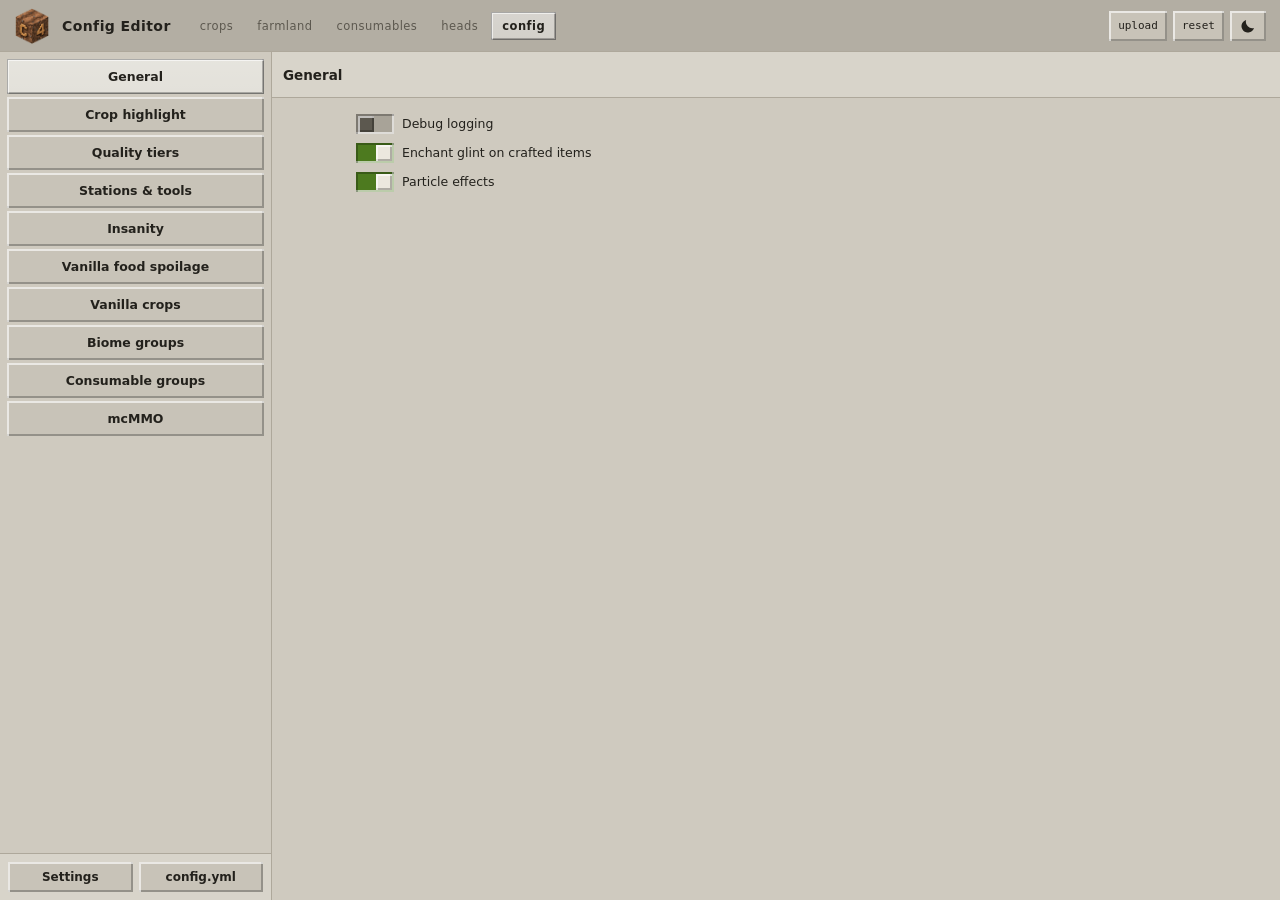
==== commit b788527b: "Publish tools from bigbarbecuetime/C4@e9a03217583dc415f16793a596880a9bde2f499d" ====
--- a/config-editor/index.html
+++ b/config-editor/index.html
@@ -1,211 +1,201 @@
-<!DOCTYPE html>
-<html lang="en" data-theme="dark">
-<head>
-<meta charset="UTF-8">
-<meta name="viewport" content="width=device-width, initial-scale=1.0">
-<title>Config Editor</title>
-<link rel="icon" type="image/png" href="../shared/c4-mark.png?v=4">
-<link rel="stylesheet" href="../shared/common.css?v=33">
-</head>
-<body data-screen="outline">
-<div class="app two">
-
-  <header class="appbar">
-    <a class="mark" href="../index.html" title="C4 home" data-logo></a>
-    <h1>Config Editor</h1>
-    <nav class="suite">
-    <a href="../crop-designer/index.html">crops</a>
-    <a href="../farmland-designer/index.html">farmland</a>
-    <a href="../consumable-designer/index.html">consumables</a>
-    <a href="../head-painter/index.html">heads</a>
-    <a href="../config-editor/index.html" class="here">config</a>
-    </nav>
-    <div class="header-actions">
-      <button id="btn-upload" class="tbtn" title="Load an existing config.yml">upload</button>
-      <button id="btn-clear" class="tbtn" title="Reset to defaults">reset</button>
-      <input id="file-input" type="file" accept=".yml,.yaml,text/yaml" hidden>
-      <button class="tbtn" data-theme-toggle title="Light / dark"></button>
-    </div>
-  </header>
-
-  <section class="outline">
-    <nav class="tree">
-      <button class="row-nav on" data-pane-target="general">General</button>
-      <button class="row-nav" data-pane-target="visuals">Visuals</button>
-      <button class="row-nav" data-pane-target="highlight" data-pane-title="Crop highlight (look-at outline)">Crop highlight</button>
-      <button class="row-nav" data-pane-target="quality" data-pane-title="Quality tiers">Quality tiers</button>
-      <button class="row-nav" data-pane-target="stations" data-pane-title="Stations & tools">Stations & tools</button>
-      <button class="row-nav" data-pane-target="insanity">Insanity</button>
-      <button class="row-nav" data-pane-target="spoilage" data-pane-title="Vanilla food spoilage">Vanilla food spoilage</button>
-      <button class="row-nav" data-pane-target="crops" data-pane-title="Vanilla crops">Vanilla crops</button>
-      <button class="row-nav" data-pane-target="biomegroups" data-pane-title="Biome groups">Biome groups</button>
-      <button class="row-nav" data-pane-target="consumablegroups" data-pane-title="Consumable groups">Consumable groups</button>
-      <button class="row-nav" data-pane-target="mcmmo" data-pane-title="mcMMO integration">mcMMO</button>
-    </nav>
-    <div class="ofoot">
-      <button data-main="preview" class="on">Settings</button>
-      <button data-main="files">config.yml</button>
-    </div>
-  </section>
-
-  <aside class="panel-col wide">
-    <button class="backslab" data-back><svg class="i" viewBox="0 0 24 24"><path d="M15.4 4 7.4 12l8 8 1.4-1.4L10.2 12l6.6-6.6z"/></svg> Back to outline</button>
-    <div class="phead"><b id="pane-title">General</b><span class="grow"></span></div>
-    <div class="pbody">
-
-      <section class="pane" data-pane="general">
-        <p class="hint">Edits the plugin's main <code>config.yml</code>. Sections this editor
-        doesn't show (routing, quality consumption) are preserved untouched
-        when you upload an existing file. Drop the result into
-        <code>plugins/C4/config.yml</code>.</p>
-        <div class="form-grid">
-          <label class="check"><input id="cfg-debug" type="checkbox"> Debug logging</label>
-        </div>
-      </section>
-
-      <section class="pane" data-pane="visuals" hidden>
-        <div class="form-grid">
-          <label class="check"><input id="cfg-glint" type="checkbox"> Enchant glint on crafted items</label>
-          <label class="check"><input id="cfg-particles" type="checkbox"> Particle effects</label>
-        </div>
-      </section>
-
-      <section class="pane" data-pane="highlight" hidden>
-        <div class="config-visual-preview">
-          <canvas id="highlight-preview" width="760" height="300" role="img"
-            aria-label="Example one-block crop hitbox outline"></canvas>
-          <div class="config-preview-caption">
-            <strong>Example crop hitbox</strong>
-            <span id="highlight-preview-detail">1 block wide × 1 block tall</span>
-          </div>
-        </div>
-        <div class="form-grid">
-          <div class="with-chip">
-            <label>Outline block <input id="ch-block" type="text" spellcheck="false" placeholder="BLACK_STAINED_GLASS" data-keys="blocks"></label>
-            <canvas class="tex-chip" id="ch-chip" width="16" height="16"></canvas>
-          </div>
-          <label>Outline thickness (blocks) <input id="ch-thickness" type="number" min="0.005" max="0.5" step="0.005" data-range></label>
-          <label class="check"><input id="ch-glow" type="checkbox"> Glowing outline</label>
-          <p class="foot-note">see through walls</p>
-          <div id="ch-glow-options" class="conditional" hidden>
-            <label>Glow color <input id="ch-color" type="text" spellcheck="false" placeholder="BLACK"></label>
-            <p class="foot-note plain">name or #RRGGBB</p>
-          </div>
-        </div>
-      </section>
-
-      <section class="pane" data-pane="quality" hidden>
-        <p class="hint">Crafting produces a final preparation score from 0 to 100%. The score lands
-        in one band below. Scores below Poor ruin the batch; every other tier changes how long
-        the crafted item's configured effects last.</p>
-        <h3 class="sub">Score bands</h3>
-        <div id="quality-score-map"></div>
-        <p id="quality-threshold-warning" class="warning-box" hidden>Tier start scores must rise
-        from Poor through Perfect. The server uses its default bands until this is corrected.</p>
-        <h3 class="sub">Tier settings</h3>
-        <div id="quality-tier-settings"></div>
-        <h3 class="sub">Ruined batch item</h3>
-        <p class="hint">Given instead of the crafted result when the score is below the Poor start.</p>
-        <div class="form-grid">
-          <div class="with-chip">
-            <label>Material <input id="ruined-mat" type="text" spellcheck="false" placeholder="LEAF_LITTER" data-keys="items"></label>
-            <canvas class="tex-chip" id="ruined-chip" width="16" height="16"></canvas>
-          </div>
-          <label>Name <input id="ruined-name" type="text" data-fmt></label>
-          <label>Lore <input id="ruined-lore" type="text"></label>
-        </div>
-      </section>
-
-      <section class="pane" data-pane="stations" hidden>
-        <h3 class="sub">Stations</h3>
-        <div id="stations"></div>
-        <h3 class="sub">Tools</h3>
-        <div id="tool-lists"></div>
-      </section>
-
-      <section class="pane" data-pane="insanity" hidden>
-        <p class="hint">The 0-100 psychological score that drives hallucination effects.</p>
-        <div class="form-grid">
-          <label>Decay per 5s check <input id="ins-decay" type="number" step="0.1"></label>
-          <label>Dose factor <input id="ins-dose" type="number" step="1"></label>
-          <label>Craving gain <input id="ins-craving" type="number" step="0.1"></label>
-          <label>Withdrawal gain <input id="ins-withdrawal" type="number" step="0.1"></label>
-          <label>Damage gain <input id="ins-damage" type="number" step="0.1"></label>
-        </div>
-      </section>
-
-      <section class="pane" data-pane="spoilage" hidden>
-        <p class="hint">How long plain vanilla foods last after entering an inventory. The exported
-        config stays in minutes; the friendly time beneath each value is for readability.</p>
-        <div class="form-grid">
-          <label>Default lifetime
-            <span class="input-with-unit"><input id="vf-default" type="number" min="0" step="1"><span class="input-unit">min</span></span>
-            <output id="vf-default-readable" class="duration-readout"></output>
-          </label>
-        </div>
-        <div id="vf-items"></div>
-        <button id="btn-add-vf" class="add">+ food override</button>
-      </section>
-
-      <section class="pane" data-pane="crops" hidden>
-        <p class="hint">Vanilla crops grow at full speed in their natural biomes and at the
-        outside-rate elsewhere. Biomes may be keys or biome-group names.</p>
-        <div class="form-grid">
-          <label>Default outside rate <input id="vc-default" type="number" min="0" max="1" step="0.05" data-range></label>
-        </div>
-        <div id="vanilla-crops"></div>
-        <button id="btn-add-vc" class="add">+ crop</button>
-      </section>
-
-      <section class="pane" data-pane="biomegroups" hidden>
-        <p class="hint">Named, composable lists of biome keys (a member may be another group).</p>
-        <div id="biome-groups"></div>
-        <button id="btn-add-bg" class="add">+ biome group</button>
-      </section>
-
-      <section class="pane" data-pane="consumablegroups" hidden>
-        <p class="hint">Named groups of materials / consumable ids / other groups, usable as recipe tags.</p>
-        <div id="consumable-groups"></div>
-        <button id="btn-add-cg" class="add">+ consumable group</button>
-      </section>
-
-      <section class="pane" data-pane="mcmmo" hidden>
-        <p class="hint">Active only when the mcMMO plugin is installed. Crops grant Herbalism XP and
-        roll Herbalism double drops; foods with a diet benefit from Farmer's/Fisherman's Diet.</p>
-        <div class="form-grid">
-          <label class="check"><input id="mc-enabled" type="checkbox"> Enable mcMMO integration</label>
-          <label>Default Herbalism XP per harvest <input id="mc-xp" type="number" min="0" step="1"></label>
-          <label>Max double-drop chance <input id="mc-chance" type="number" min="0" max="1" step="0.05" data-range></label>
-          <p class="foot-note plain">at level 1000</p>
-        </div>
-      </section>
-
-    </div>
-  </aside>
-
-  <section id="output">
-    <div class="out-head">
-      <h2>config.yml</h2><span class="grow"></span>
-      <button data-copy="yaml-out" class="copy tbtn">copy</button>
-      <button id="btn-dl" class="tbtn">download</button>
-    </div>
-    <pre id="yaml-out"></pre>
-  </section>
-</div>
-
-<nav class="mnav">
-  <button data-screen="outline" class="on">Outline</button>
-  <button data-screen="detail">Edit</button>
-  <button data-screen="view">config.yml</button>
-</nav>
-
-<script src="../shared/ui.js?v=16"></script>
-<script src="../shared/mc-assets.js?v=6"></script>
-<script src="../shared/yaml-lite.js?v=3"></script>
-<script src="../shared/mc-keys.js?v=6"></script>
-<script src="../shared/key-picker.js?v=5"></script>
-<script src="default-config.js?v=3"></script>
-<script src="app.js?v=18"></script>
-<script>UI.initShell({ pane: "general" });</script>
-</body>
-</html>
+<!DOCTYPE html>
+<html lang="en" data-theme="dark">
+<head>
+<meta charset="UTF-8">
+<meta name="viewport" content="width=device-width, initial-scale=1.0">
+<title>Config Editor</title>
+<link rel="icon" type="image/png" href="../shared/c4-mark.png?v=4">
+<script src="../shared/theme-boot.js?v=1"></script>
+<link rel="stylesheet" href="../shared/common.css?v=41">
+</head>
+<body data-screen="outline">
+<div class="app two">
+
+  <header class="appbar">
+    <a class="mark" href="../index.html" title="C4 home" data-logo></a>
+    <h1>Config Editor</h1>
+    <nav class="suite">
+    <a href="../crop-designer/index.html">crops</a>
+    <a href="../farmland-designer/index.html">farmland</a>
+    <a href="../consumable-designer/index.html">consumables</a>
+    <a href="../head-painter/index.html">heads</a>
+    <a href="../config-editor/index.html" class="here">config</a>
+    </nav>
+    <div class="header-actions">
+      <button id="btn-upload" class="tbtn" title="Load an existing config.yml">upload</button>
+      <button id="btn-clear" class="tbtn" title="Reset to defaults">reset</button>
+      <input id="file-input" type="file" accept=".yml,.yaml,text/yaml" hidden>
+      <button class="tbtn" data-theme-toggle title="Light / dark"></button>
+    </div>
+  </header>
+
+  <section class="outline">
+    <nav class="tree">
+      <button class="row-nav on" data-pane-target="general">General</button>
+      <button class="row-nav" data-pane-target="highlight" data-pane-title="Crop highlight (look-at outline)">Crop highlight</button>
+      <button class="row-nav" data-pane-target="quality" data-pane-title="Quality tiers">Quality tiers</button>
+      <button class="row-nav" data-pane-target="stations" data-pane-title="Stations & tools">Stations & tools</button>
+      <button class="row-nav" data-pane-target="insanity">Insanity</button>
+      <button class="row-nav" data-pane-target="spoilage" data-pane-title="Vanilla food spoilage">Vanilla food spoilage</button>
+      <button class="row-nav" data-pane-target="crops" data-pane-title="Vanilla crops">Vanilla crops</button>
+      <button class="row-nav" data-pane-target="biomegroups" data-pane-title="Biome groups">Biome groups</button>
+      <button class="row-nav" data-pane-target="consumablegroups" data-pane-title="Consumable groups">Consumable groups</button>
+      <button class="row-nav" data-pane-target="mcmmo" data-pane-title="mcMMO integration">mcMMO</button>
+    </nav>
+    <div class="ofoot">
+      <button data-main="preview" class="on">Settings</button>
+      <button data-main="files">config.yml</button>
+    </div>
+  </section>
+
+  <aside class="panel-col wide">
+    <button class="backslab" data-back><svg class="i" viewBox="0 0 24 24"><path d="M15.4 4 7.4 12l8 8 1.4-1.4L10.2 12l6.6-6.6z"/></svg> Back to outline</button>
+    <div class="phead"><b id="pane-title">General</b><span class="grow"></span></div>
+    <div class="pbody">
+
+      <section class="pane" data-pane="general">
+        <div class="form-grid">
+          <label class="check"><input id="cfg-debug" type="checkbox"> Debug logging</label>
+          <label class="check"><input id="cfg-glint" type="checkbox"> Enchant glint on crafted items</label>
+          <label class="check"><input id="cfg-particles" type="checkbox"> Particle effects</label>
+        </div>
+      </section>
+
+      <section class="pane" data-pane="highlight" hidden>
+        <div class="config-visual-preview">
+          <canvas id="highlight-preview" width="760" height="300" role="img"
+            aria-label="Example one-block crop hitbox outline"></canvas>
+          <div class="config-preview-caption">
+            <strong>Example crop hitbox</strong>
+          </div>
+        </div>
+        <div class="form-grid">
+          <div class="with-chip">
+            <label>Outline block <input id="ch-block" type="text" spellcheck="false" placeholder="BLACK_STAINED_GLASS" data-keys="blocks"></label>
+            <canvas class="tex-chip" id="ch-chip" width="16" height="16"></canvas>
+          </div>
+          <label>Outline thickness (blocks) <input id="ch-thickness" type="number" min="0.0001" max="0.1" step="0.0001" data-range></label>
+          <label class="check"><input id="ch-glow" type="checkbox"> Glowing outline</label>
+          <p class="foot-note">see through walls</p>
+          <div id="ch-glow-options" class="conditional" hidden>
+            <label>Glow color <input id="ch-color" type="text" spellcheck="false" placeholder="BLACK"></label>
+            <p class="foot-note plain">name or #RRGGBB</p>
+          </div>
+        </div>
+      </section>
+
+      <section class="pane" data-pane="quality" hidden>
+        <p class="hint">Crafting an item gives a preparation score from 0 to 100%. The score is then fit to a tier, changing how long
+        the crafted item's configured effects last.</p>
+        <h3 class="sub">Score bands</h3>
+        <div id="quality-score-map"></div>
+        <p id="quality-threshold-warning" class="warning-box" hidden>Tier start scores must rise
+        from Poor through Perfect.</p>
+        <h3 class="sub">Tier settings</h3>
+        <div id="quality-tier-settings"></div>
+        <h3 class="sub">Ruined batch item</h3>
+        <p class="hint">Given instead of the crafted result when the score is below the Poor start.</p>
+        <div class="form-grid">
+          <div class="with-chip">
+            <label>Material <input id="ruined-mat" type="text" spellcheck="false" placeholder="LEAF_LITTER" data-keys="items"></label>
+            <canvas class="tex-chip" id="ruined-chip" width="16" height="16"></canvas>
+          </div>
+          <label>Name <input id="ruined-name" type="text" data-fmt></label>
+          <label>Lore <input id="ruined-lore" type="text"></label>
+        </div>
+      </section>
+
+      <section class="pane" data-pane="stations" hidden>
+        <h3 class="sub">Stations</h3>
+        <div id="stations"></div>
+        <h3 class="sub">Tools</h3>
+        <div id="tool-lists"></div>
+      </section>
+
+      <section class="pane" data-pane="insanity" hidden>
+        <p class="hint">The 0-100 psychological score that drives hallucination effects.</p>
+        <div class="form-grid">
+          <label>Decay per 5s check <input id="ins-decay" type="number" step="0.1"></label>
+          <label>Dose factor <input id="ins-dose" type="number" step="1"></label>
+          <label>Craving gain <input id="ins-craving" type="number" step="0.1"></label>
+          <label>Withdrawal gain <input id="ins-withdrawal" type="number" step="0.1"></label>
+          <label>Damage gain <input id="ins-damage" type="number" step="0.1"></label>
+        </div>
+      </section>
+
+      <section class="pane" data-pane="spoilage" hidden>
+        <p class="hint">How long plain vanilla foods last after entering an inventory. The exported
+        config stays in minutes; the friendly time beneath each value is for readability.</p>
+        <div class="form-grid">
+          <label>Default lifetime
+            <span class="input-with-unit"><input id="vf-default" type="number" min="0" step="1"><span class="input-unit">min</span></span>
+            <output id="vf-default-readable" class="duration-readout"></output>
+          </label>
+        </div>
+        <div id="vf-items"></div>
+        <button id="btn-add-vf" class="add">+ food override</button>
+      </section>
+
+      <section class="pane" data-pane="crops" hidden>
+        <p class="hint">Vanilla crops grow at full speed in their natural biomes and this default rate otherwise.</p>
+        <div class="form-grid">
+          <label>Default outside rate <input id="vc-default" type="number" min="0" max="1" step="0.05" data-range></label>
+        </div>
+        <div id="vanilla-crops"></div>
+        <button id="btn-add-vc" class="add">+ crop</button>
+      </section>
+
+      <section class="pane" data-pane="biomegroups" hidden>
+        <p class="hint">Biome groups are made up of biome keys and optionally other biome groups.</p>
+        <div id="biome-groups"></div>
+        <button id="btn-add-bg" class="add">+ biome group</button>
+      </section>
+
+      <section class="pane" data-pane="consumablegroups" hidden>
+        <p class="hint">Consumable groups are named groups of materials / consumable ids / other groups, usable as recipe tags.</p>
+        <div id="consumable-groups"></div>
+        <button id="btn-add-cg" class="add">+ consumable group</button>
+      </section>
+
+      <section class="pane" data-pane="mcmmo" hidden>
+        <p class="hint">Active only when the mcMMO plugin is installed. Crops grant Herbalism XP and
+        roll Herbalism double drops; foods with a diet benefit from Farmer's/Fisherman's Diet.</p>
+        <div class="form-grid">
+          <label class="check"><input id="mc-enabled" type="checkbox"> Enable mcMMO integration</label>
+          <label>Default Herbalism XP per harvest <input id="mc-xp" type="number" min="0" step="1"></label>
+          <label>Max double-drop chance <input id="mc-chance" type="number" min="0" max="1" step="0.05" data-range></label>
+          <p class="foot-note plain">at level 1000</p>
+        </div>
+      </section>
+
+    </div>
+  </aside>
+
+  <section id="output">
+    <div class="out-head">
+      <h2>config.yml</h2><span class="grow"></span>
+      <button data-copy="yaml-out" class="copy tbtn">copy</button>
+      <button id="btn-dl" class="tbtn">download</button>
+    </div>
+    <pre id="yaml-out"></pre>
+  </section>
+</div>
+
+<nav class="mnav">
+  <button data-screen="outline" class="on">Outline</button>
+  <button data-screen="detail">Edit</button>
+  <button data-screen="view">config.yml</button>
+</nav>
+
+<script src="../shared/legacy-text.js?v=1"></script>
+<script src="../shared/ui.js?v=20"></script>
+<script src="../shared/mc-assets.js?v=12"></script>
+<script src="../shared/yaml-lite.js?v=3"></script>
+<script src="../shared/mc-keys.js?v=7"></script>
+<script src="../shared/key-picker.js?v=7"></script>
+<script src="default-config.js?v=3"></script>
+<script src="../shared/lifetimes.js?v=4"></script>
+<script src="app.js?v=23"></script>
+<script>UI.initShell({ pane: "general" });</script>
+</body>
+</html>
--- a/shared/common.css
+++ b/shared/common.css
@@ -1,816 +1,904 @@
-/* C4 config designers - shared theme.
- *
- * One style, two palettes. Every surface is raised or sunk by a hard 2px
- * bevel, the way an inventory slot is; dark graphite and light stone are the
- * same UI with different variables, so nothing needs a second rule to work in
- * both. Set the palette with data-theme="dark|light" on <html> (ui.js does it
- * and remembers the choice).
- *
- * Sections:
- *   1  palette          6  render window
- *   2  base + shell     7  cards, lists, events editor
- *   3  header          8  pickers and docks
- *   4  outline          9  landing page
- *   5  controls        10  mobile
- *
- * An icon is only ever a control here. Categories and headings are words.
- */
-
-* { box-sizing: border-box; scrollbar-width: thin; scrollbar-color: var(--raise) var(--sunk); }
-::-webkit-scrollbar { width: 11px; height: 11px; }
-::-webkit-scrollbar-track { background: var(--sunk); }
-::-webkit-scrollbar-thumb {
-  background: var(--raise);
-  box-shadow: inset 2px 2px 0 var(--edge-l), inset -2px -2px 0 var(--edge-d);
-}
-::-webkit-scrollbar-thumb:hover { background: var(--raise-hi); }
-::-webkit-scrollbar-corner { background: var(--sunk); }
-
-/* ── 1  palette ─────────────────────────────────────────────────────────── */
-:root {
-  --mono: Consolas, "Cascadia Mono", monospace;
-  --ui: "Segoe UI", system-ui, sans-serif;
-  --grip-w: 18px;
-  --bar-h: 52px;
-  --outline-w: 272px;
-  --panel-w: 372px;
-  font-size: 14px;
-}
-:root, :root[data-theme="dark"] {
-  --page: #14161a; --chrome: #0d0f12; --panel: #1a1d22; --panel2: #21252b;
-  --raise: #262b32; --raise-hi: #2f353d; --field: #101318; --sunk: #0e1013;
-  --edge-l: rgba(255, 255, 255, .08); --edge-d: rgba(0, 0, 0, .6);
-  --line: #2b3037; --text: #e9e6df; --muted: #969aa3; --muted2: #6f747c;
-  --accent: #f0a92b; --accent-soft: rgba(240, 169, 43, .14); --accent-line: #6b4a11;
-  --fill: linear-gradient(180deg, #f5b53c, #d18f18); --on-accent: #1a1206;
-  --accent2: #cbb68b; --danger: #d3625a; --warn: #e0b862; --ok: #8ec44a;
-  --water: #3d80d7; --lava: #e76522; --light-source: #ffd98a;
-  --tier-ruined: #555b64; --tier-poor: #d3625a; --tier-decent: #e0b862; --tier-good: #8ec44a; --tier-perfect: #62c7df;
-  --art-a: #2a2e34; --art-b: #35393f;
-  --plate: radial-gradient(ellipse 58% 55% at 50% 42%, #23272e 0%, #0b0c0f 78%);
-  --plate-grid: rgba(255, 255, 255, .012);
-  --code-bg: #0b0d11; --code-text: #b9c2cd; --seg-line: rgba(255, 255, 255, .42);
-  --frost: rgba(255, 255, 255, .10); --frost-edge: rgba(0, 0, 0, .5); --frost-text: var(--text);
-  --link-color: var(--accent);
-}
-:root[data-theme="light"] {
-  --page: #ddd8cd; --chrome: #b3aea3; --panel: #cfcabf; --panel2: #d8d4ca;
-  --raise: #c8c3b8; --raise-hi: #d5d1c7; --field: #ece8de; --sunk: #a8a398;
-  --edge-l: rgba(255, 255, 255, .62); --edge-d: rgba(0, 0, 0, .26);
-  --line: #aea89b; --text: #23211c; --muted: #5c584f; --muted2: #7a7568;
-  --accent: #8f5310; --accent-soft: rgba(143, 83, 16, .12); --accent-line: #c99a4d;
-  --fill: linear-gradient(180deg, #e2ac3c, #c1861a); --on-accent: #241704;
-  --accent2: #6d4a1c; --danger: #9c332c; --warn: #7d5510; --ok: #4d7a1f;
-  --water: #2764ad; --lava: #b94413; --light-source: #f0b84f;
-  --tier-ruined: #777268; --tier-poor: #9c332c; --tier-decent: #8a6310; --tier-good: #4d7a1f; --tier-perfect: #176f82;
-  --art-a: #8e8a80; --art-b: #a29d92;
-  --plate: radial-gradient(ellipse 58% 60% at 50% 44%, #8b867c 0%, #5c5852 80%);
-  --plate-grid: rgba(0, 0, 0, .03);
-  --code-bg: #e4e0d5; --code-text: #3b382f; --seg-line: rgba(0, 0, 0, .42);
-  --frost: rgba(255, 255, 255, .42); --frost-edge: rgba(0, 0, 0, .3); --frost-text: var(--text);
-  --link-color: var(--accent);
-}
-
-/* ── 2  base + shell ────────────────────────────────────────────────────── */
-html, body { height: 100%; margin: 0; }
-body {
-  background: var(--page);
-  color: var(--text);
-  font: 13px var(--ui);
-  overflow: hidden;
-}
-body.scrolls { overflow: auto; }          /* landing page and the simpler tools */
-a { color: var(--link-color); }
-svg.i { width: 18px; height: 18px; fill: currentColor; flex-shrink: 0; }
-svg.i.sm { width: 15px; height: 15px; }
-.grow { flex: 1; }
-.muted { color: var(--muted); font-size: .85em; }
-
-.app {
-  display: grid;
-  grid-template-columns: var(--outline-w) minmax(0, 1fr) var(--panel-w);
-  grid-template-rows: var(--bar-h) minmax(0, 1fr);
-  height: 100vh;
-}
-
-/* ── 3  header ──────────────────────────────────────────────────────────
-   Every page is reached from here: the mark goes home, the suite names the
-   other tools in words, and the theme sits far right on every page. */
-.appbar, header {
-  grid-column: 1 / -1;
-  display: flex; align-items: center; gap: 12px;
-  height: var(--bar-h); padding: 0 14px;
-  background: var(--chrome); border-bottom: 1px solid var(--line);
-}
-.appbar .mark, header .mark { display: block; width: 36px; height: 36px; flex-shrink: 0; }
-.appbar .mark img, header .mark img { width: 100%; height: 100%; display: block; object-fit: contain; }
-.appbar .mark:hover, header .mark:hover { filter: brightness(1.12); }
-.appbar h1, header h1 { margin: 0; font: 700 14px var(--ui); letter-spacing: .03em; white-space: nowrap; }
-
-/* ── 4  outline ─────────────────────────────────────────────────────────── */
-.outline {
-  background: var(--panel); border-right: 1px solid var(--line);
-  display: flex; flex-direction: column; min-height: 0;
-}
-.ohead, .phead {
-  height: 46px; flex-shrink: 0; display: flex; align-items: center; gap: 7px; padding: 0 11px;
-  background: var(--panel2); border-bottom: 1px solid var(--line);
-}
-.ohead h1 { margin: 0; font: 700 12px var(--ui); letter-spacing: .1em; text-transform: uppercase; }
-.phead b { font-size: 13.5px; }
-.phead .kind { font: 10px var(--mono); color: var(--muted); text-transform: uppercase; letter-spacing: .1em; }
-.tree { flex: 1; overflow-y: auto; padding: 7px; }
-.ofoot {
-  flex-shrink: 0; padding: 8px; border-top: 1px solid var(--line); background: var(--panel2);
-  display: grid; grid-template-columns: 1fr 1fr; gap: 6px;
-}
-/* outline rows are words, not icons, and carry no summary count */
-.row-nav {
-  display: flex; align-items: center; gap: 8px; width: 100%; padding: 10px 11px; margin-bottom: 3px;
-  border: 0; cursor: pointer; text-align: left; font: 600 12.5px var(--ui); color: var(--text);
-  background: var(--raise);
-  box-shadow: inset 2px 2px 0 var(--edge-l), inset -2px -2px 0 var(--edge-d);
-}
-.row-nav:hover { background: var(--raise-hi); }
-.row-nav .note { margin-left: auto; font: 400 11px var(--mono); color: var(--muted2); }
-.tree hr { border: 0; border-top: 1px solid var(--line); margin: 9px 2px; }
-
-/* ── selected: frosted face, hard outline ───────────────────────────────
-   The game highlights a button by lightening its face and drawing a border
-   round it, not by flooding it with a colour. Selection uses that; the
-   accent stays for values (bars, meters) and for the one primary action. */
-.row-nav.on,
-.stage-bar button.active,
-.tab-bar button.active,
-.mnav button.on,
-nav.suite a.here,
-#gizmo-bar .gizmo-tools button.active,
-#gizmo-bar .gizmo-chip.active {
-  background-color: var(--frost);
-  background-image: linear-gradient(180deg, rgba(255, 255, 255, .10), rgba(255, 255, 255, 0));
-  color: var(--frost-text);
-  box-shadow:
-    inset 0 0 0 1px var(--frost-edge),
-    inset 2px 2px 0 var(--edge-l),
-    inset -2px -2px 0 var(--edge-d);
-  font-weight: 600;
-}
-.row-nav.on .note { color: var(--frost-text); opacity: .75; }
-
-/* ── 5  controls ────────────────────────────────────────────────────────── */
-.panel { background: var(--panel); min-height: 0; }
-.panel-col {
-  background: var(--panel); border-left: 1px solid var(--line);
-  display: flex; flex-direction: column; min-height: 0;
-}
-.pbody { flex: 1; overflow-y: auto; padding: 13px 12px 20px; }
-.pfoot {
-  flex-shrink: 0; padding: 9px 12px; border-top: 1px solid var(--line); background: var(--panel2);
-  display: grid; grid-template-columns: 1fr 1fr; gap: 7px;
-}
-.pane[hidden] { display: none; }
-
-/* A tool with nothing to render (the config editor) drops the preview column:
-   the values being changed are the main work, and the file it generates goes
-   to the dock at the bottom, where every other tool puts its output. */
-.app.two { grid-template-columns: var(--outline-w) minmax(0, 1fr); }
-.panel-col.wide { border-left: 0; }
-.panel-col.wide .pbody { padding: 16px 18px 24px; }
-.panel-col.wide .pane { width: min(840px, 100%); margin-inline: auto; }
-.app.two #output { grid-column: 2; grid-row: 2; }
-body[data-main="files"] .app.two .panel-col.wide { display: none; }
-
-h2 {
-  font: 700 10.5px var(--ui); letter-spacing: .18em; text-transform: uppercase;
-  color: var(--muted2); margin: 16px 0 9px; padding-bottom: 5px; border-bottom: 1px solid var(--line);
-}
-.pane > h2:first-child, .panel h2:first-child { margin-top: 2px; }
-h3.sub { font: 600 11px var(--ui); letter-spacing: .08em; text-transform: uppercase; color: var(--muted); margin: 12px 0 5px; }
-
-.form-grid { display: flex; flex-direction: column; gap: 9px; }
-label { display: flex; flex-direction: column; gap: 5px; font-size: 11.5px; color: var(--muted); line-height: 1.4; }
-label.check { flex-direction: row; align-items: center; gap: 8px; color: var(--text); font-size: 12.5px; }
-label.check.inline { display: inline-flex; margin-left: 8px; font-size: 11px; color: var(--muted); }
-/* the qualifier that used to ride inside a label, moved under its control */
-.foot-note { margin: -3px 0 0; padding-left: 44px; font-size: 11px; line-height: 1.45; color: var(--muted2); }
-label + .foot-note.plain, .foot-note.plain { padding-left: 0; }
-
-.hint { color: var(--muted); font-size: 11.5px; line-height: 1.55; margin: 2px 0 4px; }
-.hint.warn, .warn { color: var(--warn); }
-.warning-box {
-  margin-top: 8px; padding: 8px 10px; color: var(--warn); font-size: 11.5px;
-  background: color-mix(in srgb, var(--warn) 8%, var(--field));
-  border-left: 3px solid var(--warn);
-  box-shadow: inset 1px 1px 0 var(--edge-l), inset -1px -1px 0 var(--edge-d);
-}
-code { font-family: var(--mono); color: var(--accent2); font-size: 11.5px; }
-.name-preview { font-size: 13px; }
-.name-preview:empty { display: none; }
-
-input[type="text"], input[type="number"], select, textarea {
-  width: 100%; padding: 7px 9px; border: 0;
-  background: var(--field); color: var(--text); font: 12px var(--mono);
-  box-shadow: inset 2px 2px 0 var(--edge-d), inset -2px -2px 0 var(--edge-l);
-}
-input:focus, select:focus, textarea:focus { outline: 2px solid var(--accent); outline-offset: -2px; }
-input::placeholder { color: var(--muted2); font-style: italic; }
-input:disabled { color: var(--muted2); }
-input[type="checkbox"] { accent-color: var(--accent); width: 15px; height: 15px; flex-shrink: 0; }
-label.check input[type="checkbox"] {
-  appearance: none; position: relative; width: 38px; height: 20px; margin: 0; cursor: pointer;
-  background: var(--sunk);
-  box-shadow: inset 2px 2px 0 var(--edge-d), inset -2px -2px 0 var(--edge-l);
-}
-label.check input[type="checkbox"]::after {
-  content: ""; position: absolute; width: 16px; height: 16px; left: 2px; top: 2px;
-  background: var(--muted);
-  box-shadow: inset 2px 2px 0 var(--edge-l), inset -2px -2px 0 var(--edge-d);
-  transition: left 120ms ease-out;
-}
-label.check input[type="checkbox"]:checked { background: var(--ok); }
-label.check input[type="checkbox"]:checked::after { left: 20px; background: var(--field); }
-label.check input[type="checkbox"]:focus-visible { outline: 2px solid var(--accent); outline-offset: 2px; }
-.conditional { display: flex; flex-direction: column; gap: 9px; }
-.conditional[hidden] { display: none; }
-
-button {
-  font: 600 12px var(--ui); padding: 8px 12px; border: 0; cursor: pointer;
-  background: var(--raise); color: var(--text);
-  display: inline-flex; align-items: center; justify-content: center; gap: 7px;
-  box-shadow: inset 2px 2px 0 var(--edge-l), inset -2px -2px 0 var(--edge-d);
-}
-button:hover { background: var(--raise-hi); }
-button:active { box-shadow: inset 2px 2px 0 var(--edge-d), inset -2px -2px 0 var(--edge-l); }
-button:focus-visible, a:focus-visible { outline: 2px solid var(--accent); outline-offset: 2px; }
-button:disabled { cursor: default; opacity: .5; }
-button:disabled:hover { background: var(--raise); }
-button.go { background: var(--fill); color: var(--on-accent); }
-button.go:hover { filter: brightness(1.06); }
-button.ghost { background: transparent; box-shadow: none; color: var(--muted); }
-button.ghost:hover { background: var(--raise); color: var(--text); }
-/* An add button is a real button, not a hairline: same bevel and weight as
-   the rest, with the dashed cue set inside it. */
-button.add {
-  width: 100%; margin-top: 8px; padding: 12px; color: var(--muted);
-  background: var(--raise);
-  box-shadow: inset 2px 2px 0 var(--edge-l), inset -2px -2px 0 var(--edge-d);
-  outline: 2px dashed var(--line); outline-offset: -7px;
-}
-button.add:hover { background: var(--raise-hi); color: var(--text); outline-color: var(--accent-line); }
-button.add:active { box-shadow: inset 2px 2px 0 var(--edge-d), inset -2px -2px 0 var(--edge-l); }
-button.danger {
-  background: transparent; box-shadow: none; color: var(--muted); padding: 4px 7px;
-}
-button.danger:hover { color: var(--danger); background: var(--raise); }
-button.icobtn { background: transparent; box-shadow: none; color: var(--muted); padding: 4px 6px; }
-button.icobtn:hover { color: var(--text); background: var(--raise); }
-button.copy.copied { color: var(--accent); }
-.tbtn { padding: 6px 9px; font: 11px var(--mono); }
-
-.row { display: flex; gap: 8px; }
-.row > label { flex: 1; }
-.row > .row-delete { align-self: flex-end; }
-.row.compact-bottom { margin-bottom: 6px; }
-.switch-grid { display: grid; grid-template-columns: repeat(auto-fit, minmax(105px, 1fr)); gap: 7px; }
-.switch-grid label.check { min-width: 0; }
-.inline-note { opacity: .7; }
-.flex-input { flex: 1; min-width: 0; }
-.recipe-symbol { width: 1.5em; font-family: var(--mono); text-align: center; }
-.vec { display: flex; gap: 5px; }
-.vec input { width: 0; flex: 1; text-align: center; }
-.with-chip { display: flex; gap: 7px; align-items: flex-end; }
-.with-chip > label { flex: 1; }
-.tex-chip {
-  width: 30px; height: 30px; flex-shrink: 0; image-rendering: pixelated; align-self: flex-end;
-  background: repeating-conic-gradient(var(--art-a) 0 25%, var(--art-b) 0 50%) 0 0 / 8px 8px;
-  box-shadow: inset 2px 2px 0 var(--edge-d), inset -2px -2px 0 var(--edge-l);
-}
-
-/* capped meter (ui.js upgrades number inputs with data-range) */
-.meter { display: flex; align-items: center; gap: 8px; }
-.meter-track {
-  position: relative; flex: 1; height: 26px; cursor: ew-resize; background: var(--sunk);
-  box-shadow: inset 2px 2px 0 var(--edge-d), inset -2px -2px 0 var(--edge-l);
-}
-.meter-fill { position: absolute; inset: 0 auto 0 0; background: var(--fill); }
-.meter.water .meter-fill { background: var(--water); }
-.meter.lava .meter-fill { background: var(--lava); }
-.meter-cells { position: absolute; inset: 3px; display: flex; gap: 2px; }
-.meter-cells span { flex: 1; background: var(--edge-d); opacity: .5; }
-.meter-cells span.on { background: var(--fill); opacity: 1; }
-.meter.light .meter-cells span { opacity: 1; }
-.meter.light .meter-cells span:nth-child(1) { background: color-mix(in srgb, var(--light-source) 100%, var(--sunk)); }
-.meter.light .meter-cells span:nth-child(2) { background: color-mix(in srgb, var(--light-source) 94%, var(--sunk)); }
-.meter.light .meter-cells span:nth-child(3) { background: color-mix(in srgb, var(--light-source) 88%, var(--sunk)); }
-.meter.light .meter-cells span:nth-child(4) { background: color-mix(in srgb, var(--light-source) 82%, var(--sunk)); }
-.meter.light .meter-cells span:nth-child(5) { background: color-mix(in srgb, var(--light-source) 76%, var(--sunk)); }
-.meter.light .meter-cells span:nth-child(6) { background: color-mix(in srgb, var(--light-source) 70%, var(--sunk)); }
-.meter.light .meter-cells span:nth-child(7) { background: color-mix(in srgb, var(--light-source) 64%, var(--sunk)); }
-.meter.light .meter-cells span:nth-child(8) { background: color-mix(in srgb, var(--light-source) 58%, var(--sunk)); }
-.meter.light .meter-cells span:nth-child(9) { background: color-mix(in srgb, var(--light-source) 52%, var(--sunk)); }
-.meter.light .meter-cells span:nth-child(10) { background: color-mix(in srgb, var(--light-source) 46%, var(--sunk)); }
-.meter.light .meter-cells span:nth-child(11) { background: color-mix(in srgb, var(--light-source) 40%, var(--sunk)); }
-.meter.light .meter-cells span:nth-child(12) { background: color-mix(in srgb, var(--light-source) 34%, var(--sunk)); }
-.meter.light .meter-cells span:nth-child(13) { background: color-mix(in srgb, var(--light-source) 28%, var(--sunk)); }
-.meter.light .meter-cells span:nth-child(14) { background: color-mix(in srgb, var(--light-source) 22%, var(--sunk)); }
-.meter.light .meter-cells span:nth-child(15) { background: color-mix(in srgb, var(--light-source) 16%, var(--sunk)); }
-.meter.light .meter-cells span:nth-child(16) { background: color-mix(in srgb, var(--light-source) 8%, var(--sunk)); }
-.meter.light .meter-cells span.selected { box-shadow: inset 0 0 0 2px var(--text); }
-.meter input.meter-num { width: 62px; flex: 0 0 62px; text-align: center; }
-.meter-max { font: 10px var(--mono); color: var(--muted2); white-space: nowrap; }
-.meter-with-source { display: flex; align-items: center; gap: 7px; }
-.meter-with-source > .meter { flex: 1; }
-.meter-source-chip {
-  width: 30px; height: 30px; flex: 0 0 30px; image-rendering: pixelated;
-  background: var(--field);
-  box-shadow: inset 2px 2px 0 var(--edge-d), inset -2px -2px 0 var(--edge-l);
-}
-
-/* name with & codes: rendered by default, raw on click */
-.fmt { position: relative; }
-.fmt-view {
-  display: block; min-height: 32px; padding: 7px 9px; cursor: text;
-  background: var(--field); font: 13px var(--ui); color: var(--text);
-  text-shadow: 1px 1px 0 rgba(0, 0, 0, .45);
-  box-shadow: inset 2px 2px 0 var(--edge-d), inset -2px -2px 0 var(--edge-l);
-}
-.fmt-view:hover, .fmt-view:focus {
-  outline: none;
-  box-shadow: inset 2px 2px 0 var(--edge-d), inset -2px -2px 0 var(--edge-l), inset 0 0 0 1px var(--accent);
-}
-.fmt-view:empty::before { content: "click to name it"; color: var(--muted2); font-style: italic; text-shadow: none; }
-.fmt > input { display: none; }
-.fmt.editing > input { display: block; }
-.fmt.editing > .fmt-view { display: none; }
-
-/* drag to reorder */
-.grip {
-  width: var(--grip-w); display: grid; place-items: center; color: var(--muted2);
-  cursor: grab; flex-shrink: 0; touch-action: none;
-}
-.grip:hover { color: var(--text); }
-.grip svg { width: 15px; height: 15px; fill: currentColor; }
-[data-sort].dragging { opacity: .45; }
-.drop-line { position: fixed; z-index: 900; height: 3px; background: var(--accent); pointer-events: none; }
-body.ui-dragging, body.ui-dragging * { cursor: grabbing !important; user-select: none; }
-
-/* ── 6  render window ───────────────────────────────────────────────────── */
-.stage-col { display: flex; flex-direction: column; min-width: 0; background: var(--page); }
-#center-panel {
-  flex: 1; position: relative; min-height: 0; display: flex; flex-direction: column;
-  align-items: center; justify-content: center; padding: 10px;
-  background: var(--plate),
-    repeating-linear-gradient(0deg, var(--plate-grid) 0 1px, transparent 1px 28px),
-    repeating-linear-gradient(90deg, var(--plate-grid) 0 1px, transparent 1px 28px);
-}
-#preview { width: 100%; max-width: 900px; height: auto; cursor: grab; touch-action: none; }
-#preview:active { cursor: grabbing; }
-#farmland-preview-empty, #crop-preview-empty {
-  position: absolute; inset: 0; display: grid; place-content: center;
-}
-#farmland-preview-empty[hidden], #crop-preview-empty[hidden] { display: none; }
-body:is(.farmland-empty, .crop-empty) #view-controls { display: none; }
-body.farmland-empty .panel-col .pane { display: none; }
-body.crop-empty .panel-col .pane, body.crop-empty #gizmo-bar { display: none; }
-.hydration-label { white-space: nowrap; }
-body[data-hydration="water"] #water-slider { accent-color: var(--water); }
-body[data-hydration="lava"] #water-slider { accent-color: var(--lava); }
-#preview-summary {
-  position: absolute; right: 12px; bottom: 12px; z-index: 3; max-width: min(70%, 540px);
-  padding: 8px 10px; text-align: right; overflow-wrap: anywhere;
-  background: var(--panel); color: var(--text); font: 12px var(--mono);
-  box-shadow: inset 2px 2px 0 var(--edge-l), inset -2px -2px 0 var(--edge-d);
-}
-#preview-summary .name { color: var(--text); font-family: var(--ui); font-size: 13px; }
-#preview-summary .detail { display: block; margin-top: 3px; color: var(--muted); }
-#preview-toasts {
-  position: absolute; right: 12px; top: 12px; z-index: 3; width: min(290px, calc(100% - 24px));
-  display: flex; flex-direction: column; align-items: flex-end; gap: 6px; pointer-events: none;
-}
-.preview-toast {
-  width: fit-content; max-width: 100%; padding: 7px 9px; color: var(--text);
-  background: color-mix(in srgb, var(--panel) 92%, transparent); font: 11px var(--mono);
-  box-shadow: inset 2px 2px 0 var(--edge-l), inset -2px -2px 0 var(--edge-d);
-  animation: toast-in 140ms ease-out both;
-}
-.preview-toast strong { display: block; font: 600 12px var(--ui); }
-.preview-toast .toast-detail { display: block; margin-top: 3px; color: var(--muted); }
-.preview-toast.drop-toast { min-width: 170px; }
-.preview-toast.drop-toast strong { color: var(--accent2); }
-.preview-status-bar {
-  position: absolute; left: 12px; right: 12px; top: 12px; z-index: 3;
-  padding: 8px 10px; pointer-events: none;
-  color: var(--text); background: color-mix(in srgb, var(--panel) 94%, transparent);
-  box-shadow: inset 2px 2px 0 var(--edge-l), inset -2px -2px 0 var(--edge-d);
-}
-.preview-status-bar[hidden] { display: none; }
-.preview-status-meter { min-width: 0; }
-.skill-bar-label { display: flex; justify-content: space-between; gap: 12px; margin-bottom: 4px; font: 10.5px var(--mono); color: var(--muted); }
-.skill-bar-label b { color: var(--text); font-weight: 600; }
-.skill-track {
-  position: relative; height: 12px; overflow: hidden; background: var(--field);
-  box-shadow: inset 2px 2px 0 var(--edge-d), inset -2px -2px 0 var(--edge-l);
-}
-.skill-track span { position: absolute; top: 3px; bottom: 3px; left: 3px; transition: width 420ms ease-out, left 420ms ease-out; }
-.skill-before { background: var(--muted2); }
-.skill-gain { background: var(--ok); box-shadow: inset 0 1px 0 color-mix(in srgb, white 25%, transparent); }
-.skill-delta { display: block; margin-top: 4px; text-align: right; font: 10px var(--mono); color: var(--ok); }
-@keyframes toast-in { from { opacity: 0; transform: translateX(8px); } to { opacity: 1; transform: translateX(0); } }
-
-#view-controls {
-  flex-shrink: 0; background: var(--panel); border-top: 1px solid var(--line);
-  padding: 10px 13px 12px; display: flex; flex-direction: column; gap: 9px;
-}
-.stage-bar { display: flex; gap: 3px; flex-wrap: wrap; }
-.stage-bar button { padding: 6px 13px; font: 11.5px var(--mono); color: var(--muted); }
-.stage-bar button:hover { color: var(--text); }
-
-/* the growth bar is the control: the range input lies transparent over it */
-.grow-bar { display: flex; align-items: center; gap: 9px; }
-.grow-bar #btn-grow { width: 36px; height: 30px; padding: 0; }
-.growth {
-  position: relative; flex: 1; height: 20px; background: var(--sunk);
-  box-shadow: inset 2px 2px 0 var(--edge-d), inset -2px -2px 0 var(--edge-l);
-}
-.growth-fill { display: none; }
-.growth-seps { position: absolute; inset: 3px; pointer-events: none; }
-.growth-stage {
-  --segment-fill: 0%; position: absolute; top: 0; bottom: 0; overflow: hidden;
-  border-left: 2px solid var(--panel); border-right: 1px solid var(--panel);
-  background: var(--field);
-  box-shadow: inset 1px 1px 0 var(--edge-d), inset -1px -1px 0 var(--edge-l);
-}
-.growth-stage:first-child { border-left: 0; }
-.growth-stage:last-child { border-right: 0; }
-.growth-stage > i {
-  position: absolute; inset: 1px auto 1px 1px; width: var(--segment-fill);
-  max-width: calc(100% - 2px); background: var(--fill);
-  box-shadow: inset 0 1px 0 color-mix(in srgb, white 24%, transparent),
-              inset 0 -1px 0 color-mix(in srgb, black 20%, transparent);
-}
-.growth-head {
-  position: absolute; top: 2px; bottom: 2px; width: 2px; margin-left: -1px;
-  background: var(--text); box-shadow: 1px 0 0 var(--edge-d); pointer-events: none;
-}
-.growth input[type="range"] {
-  position: absolute; inset: 0; width: 100%; height: 100%; margin: 0;
-  opacity: 0; cursor: ew-resize;
-}
-#progress-label { font: 12px var(--mono); min-width: 150px; text-align: right; font-variant-numeric: tabular-nums; }
-#view-controls .foot { display: flex; justify-content: flex-end; align-items: center; gap: 14px; flex-wrap: wrap; }
-
-/* ── 7  cards, lists, events editor ─────────────────────────────────────── */
-.card {
-  background: var(--panel2); padding: 9px; margin-bottom: 7px;
-  box-shadow: inset 2px 2px 0 var(--edge-l), inset -2px -2px 0 var(--edge-d);
-}
-.card .card-head { display: flex; align-items: center; gap: 8px; margin-bottom: 8px; font-size: 12px; color: var(--text); }
-.card .card-head strong { font-weight: 600; }
-.collapsible-card > .card-head { margin-bottom: 0; }
-.collapsible-card > .card-head > input { flex: 1; min-width: 0; }
-.collapsible-card > .card-body { margin-top: 8px; }
-.collapsible-card > .card-body[hidden] { display: none; }
-.collapse-button { width: 28px; min-width: 28px; padding: 5px; font-family: var(--mono); }
-.collapse-button[aria-expanded="false"] { color: var(--muted); }
-.station-identity-card .card-head { align-items: center; }
-.station-preview-frame {
-  height: 134px; margin: -1px -1px 9px; overflow: hidden;
-  background: var(--sunk);
-  box-shadow: inset 2px 2px 0 var(--edge-d), inset -2px -2px 0 var(--edge-l);
-}
-.station-preview {
-  display: block; width: auto; height: 100%; margin: 0 auto; image-rendering: pixelated;
-}
-.station-heading { min-width: 0; }
-.station-heading strong { display: block; }
-.station-heading code { display: block; margin-top: 2px; color: var(--muted2); font-size: 10px; }
-.tool-list-card .card-head code { margin-left: auto; color: var(--muted2); font-size: 10px; }
-.tool-list-card > label { display: flex; flex-direction: column; gap: 4px; }
-.stage-card.active { box-shadow: inset 0 0 0 2px var(--accent); }
-.stage-card .elements { margin-top: 8px; display: flex; flex-direction: column; gap: 7px; }
-.element-card {
-  background: var(--panel); padding: 8px;
-  box-shadow: inset 2px 2px 0 var(--edge-l), inset -2px -2px 0 var(--edge-d);
-}
-.element-card .swatch {
-  width: 16px; height: 16px; display: inline-block; image-rendering: pixelated;
-  box-shadow: inset 1px 1px 0 var(--edge-d), inset -1px -1px 0 var(--edge-l);
-}
-.hitbox-row { display: flex; align-items: center; gap: 8px; margin: 6px 0; flex-wrap: wrap; }
-.hitbox-row label { flex-direction: row; align-items: center; gap: 4px; }
-.subsection {
-  padding: 9px; margin: 9px 0; background: var(--panel2);
-  box-shadow: inset 2px 2px 0 var(--edge-l), inset -2px -2px 0 var(--edge-d);
-}
-.subsection > .sub-head { display: flex; align-items: center; gap: 8px; font-size: 12px; margin-bottom: 7px; }
-.subsection > .sub-head[hidden] { display: none; }
-.pane-section { min-width: 0; }
-.pane-section > .sub-head { display: flex; align-items: center; gap: 8px; font-size: 12px; margin-bottom: 7px; }
-.pane-section > .sub-head[hidden] { display: none; }
-.tab-bar { display: flex; gap: 3px; flex-wrap: wrap; margin-bottom: 9px; }
-/* in an outline the tabs become the list of things being edited */
-.tab-bar.vertical { flex-direction: column; gap: 3px; margin-bottom: 4px; }
-.tab-bar.vertical button { justify-content: flex-start; padding: 9px 11px; font-size: 12.5px; }
-.tab-bar.vertical button.danger { align-self: flex-end; width: auto; padding: 5px 9px; }
-.entity-nav-row { display: grid; grid-template-columns: minmax(0, 1fr) 30px; gap: 3px; }
-.entity-nav-row > button:first-child { min-width: 0; overflow: hidden; text-overflow: ellipsis; white-space: nowrap; }
-.tab-bar.vertical .entity-nav-row > button.danger {
-  align-self: stretch; justify-self: stretch; justify-content: center; align-items: center;
-  width: 30px; padding: 0; font-size: 14px; line-height: 1;
-  background: var(--raise);
-  box-shadow: inset 2px 2px 0 var(--edge-l), inset -2px -2px 0 var(--edge-d);
-}
-
-.empty-state {
-  color: var(--muted); font: 12px/1.55 var(--ui); text-align: center;
-  max-width: 390px; margin: auto; padding: 18px;
-}
-.empty-state strong { display: block; margin-bottom: 4px; color: var(--text); font-size: 13px; }
-.empty-state code { white-space: nowrap; }
-
-.config-visual-preview {
-  position: relative; margin: 0 0 14px; min-height: 230px; overflow: hidden;
-  background: var(--plate);
-  box-shadow: inset 2px 2px 0 var(--edge-d), inset -2px -2px 0 var(--edge-l);
-}
-.config-visual-preview canvas { display: block; width: 100%; height: auto; min-height: 230px; }
-.config-preview-caption {
-  position: absolute; right: 9px; bottom: 9px; max-width: calc(100% - 18px); padding: 7px 9px;
-  text-align: right; background: color-mix(in srgb, var(--chrome) 88%, transparent);
-  box-shadow: inset 1px 1px 0 var(--edge-l), inset -1px -1px 0 var(--edge-d);
-}
-.config-preview-caption strong { display: block; font-size: 12px; }
-.config-preview-caption span { display: block; margin-top: 2px; color: var(--muted); font: 10.5px var(--mono); }
-
-.quality-score-scale { display: flex; justify-content: space-between; margin-bottom: 4px; color: var(--muted2); font: 10px var(--mono); }
-.quality-band {
-  display: flex; height: 42px; overflow: hidden; background: var(--sunk);
-  box-shadow: inset 2px 2px 0 var(--edge-d), inset -2px -2px 0 var(--edge-l);
-}
-.quality-band.invalid { align-items: center; justify-content: center; color: var(--warn); font-size: 11.5px; }
-.quality-band-segment {
-  flex-grow: 0; flex-shrink: 0; min-width: 0; display: flex; align-items: center; justify-content: center; overflow: hidden;
-  color: #fff; font: 700 10px var(--ui); letter-spacing: .03em; text-shadow: 0 1px rgba(0, 0, 0, .55);
-  border-right: 1px solid color-mix(in srgb, #000 35%, transparent);
-}
-.quality-band-segment:last-child { border-right: 0; }
-.quality-band-segment.tier-ruined { background: var(--tier-ruined); }
-.quality-band-segment.tier-poor { background: var(--tier-poor); }
-.quality-band-segment.tier-decent { background: var(--tier-decent); }
-.quality-band-segment.tier-good { background: var(--tier-good); }
-.quality-band-segment.tier-perfect { background: var(--tier-perfect); }
-.quality-band-segment .short { display: none; }
-.quality-band-ranges { display: flex; flex-wrap: wrap; gap: 5px 12px; margin-top: 7px; color: var(--muted); font: 10.5px var(--mono); }
-.quality-band-ranges span::before { content: ""; display: inline-block; width: 7px; height: 7px; margin-right: 5px; background: var(--tier-marker); }
-.quality-band-ranges .tier-ruined { --tier-marker: var(--tier-ruined); }
-.quality-band-ranges .tier-poor { --tier-marker: var(--tier-poor); }
-.quality-band-ranges .tier-decent { --tier-marker: var(--tier-decent); }
-.quality-band-ranges .tier-good { --tier-marker: var(--tier-good); }
-.quality-band-ranges .tier-perfect { --tier-marker: var(--tier-perfect); }
-.quality-tier-list { display: flex; flex-direction: column; gap: 6px; }
-.quality-tier-row {
-  --tier-marker: var(--line); display: grid;
-  grid-template-columns: minmax(150px, 1fr) minmax(125px, .65fr) minmax(145px, .65fr);
-  align-items: end; gap: 10px; padding: 9px 10px 9px 13px; position: relative;
-  background: var(--panel2); box-shadow: inset 1px 1px 0 var(--edge-l), inset -1px -1px 0 var(--edge-d);
-}
-.quality-tier-row::before { content: ""; position: absolute; inset: 0 auto 0 0; width: 4px; background: var(--tier-marker); }
-.quality-tier-row.tier-poor { --tier-marker: var(--tier-poor); }
-.quality-tier-row.tier-decent { --tier-marker: var(--tier-decent); }
-.quality-tier-row.tier-good { --tier-marker: var(--tier-good); }
-.quality-tier-row.tier-perfect { --tier-marker: var(--tier-perfect); }
-.quality-tier-row .tier-name { display: block; color: var(--text); font-size: 12px; }
-.quality-tier-row .tier-range { display: block; margin-top: 3px; color: var(--muted2); font: 10px/1.4 var(--mono); }
-.input-with-unit { display: grid; grid-template-columns: minmax(0, 1fr) auto; align-items: stretch; }
-.input-with-unit input { min-width: 0; }
-.input-unit {
-  display: flex; align-items: center; padding: 0 8px; color: var(--muted); font: 11px var(--mono);
-  background: var(--sunk); box-shadow: inset 1px 1px 0 var(--edge-d), inset -1px -1px 0 var(--edge-l);
-}
-.duration-readout { min-height: 1.4em; color: var(--accent2); font: 10.5px/1.4 var(--mono); }
-.config-duration-row { align-items: flex-start; margin-bottom: 6px; }
-.config-duration-row > input:first-child { margin-top: 18px; }
-.config-duration-row .duration-cell { flex: 1; min-width: 145px; }
-
-/* a bare range (water content, brush size, ...) */
-input[type="range"] { accent-color: var(--accent); height: 22px; flex: 1; }
-.shape-grid { display: grid; grid-template-columns: repeat(3, 46px); gap: 3px; margin: 5px 0; }
-.shape-grid input { text-align: center; font-size: 14px; padding: 8px 0; text-transform: uppercase; }
-
-.events-editor .ev-trigger { margin: 7px 0; }
-.events-editor .ev-list { display: flex; flex-direction: column; gap: 7px; }
-.events-editor .ev-card .card-head { margin-bottom: 4px; }
-.stage-events-row { margin: 7px 0; }
-.stage-events { margin-top: 7px; padding-left: 6px; border-left: 2px solid var(--line); }
-.preview-button-list { display: flex; flex-wrap: wrap; align-items: center; gap: 5px; margin-top: 10px; }
-.preview-button-list > strong { width: 100%; font-size: 11px; color: var(--muted); text-transform: uppercase; letter-spacing: .08em; }
-.player-preview-action { width: 100%; margin-bottom: 10px; }
-#effect-preview-status { margin-top: 7px; }
-.harvest-result-row .harvest-consumable { flex: 3; }
-.harvest-result-row > label { flex: 1; min-width: 52px; }
-.harvest-seed-range { align-items: flex-end; margin-top: 8px; }
-.harvest-seed-range[hidden] { display: none; }
-.harvest-seed-range > label { flex: 1; min-width: 52px; }
-.harvest-seed-visual {
-  flex: 3; display: flex; align-items: center; gap: 8px; min-height: 30px;
-  color: var(--muted); font-size: 11.5px;
-}
-.harvest-seed-visual .tex-chip { align-self: center; }
-.result-category-head { margin: 12px 0 7px; font-size: 12px; }
-
-/* ── 8  pickers and docks ───────────────────────────────────────────────── */
-.multi-select {
-  position: relative; padding: 6px; display: flex; flex-direction: column; gap: 5px;
-  background: var(--panel2);
-  box-shadow: inset 2px 2px 0 var(--edge-l), inset -2px -2px 0 var(--edge-d);
-}
-.ms-label { margin-bottom: 2px; }
-.ms-chips { display: flex; flex-wrap: wrap; gap: 5px; min-height: 22px; align-items: center; }
-.ms-chip {
-  display: inline-flex; align-items: center; gap: 4px; padding: 3px 4px 3px 9px;
-  background: var(--field); font: 11px var(--mono); color: var(--text);
-  box-shadow: inset 2px 2px 0 var(--edge-d), inset -2px -2px 0 var(--edge-l);
-}
-.ms-chip button.danger { padding: 0 3px; font-size: 11px; }
-.ms-empty { color: var(--muted2); font-size: 11px; font-style: italic; }
-.ms-add { width: auto; align-self: flex-start; margin: 0; }
-.ms-drop, .kp-drop {
-  position: absolute; z-index: 50; background: var(--panel2);
-  box-shadow: inset 2px 2px 0 var(--edge-l), inset -2px -2px 0 var(--edge-d), 0 10px 26px rgba(0, 0, 0, .45);
-}
-.ms-drop { top: 100%; left: 0; right: 0; margin-top: 2px; }
-.ms-drop input[type="text"] { box-shadow: none; border-bottom: 1px solid var(--line); }
-.ms-list, .kp-drop { max-height: 260px; overflow-y: auto; }
-.kp-drop { font: 12px var(--mono); }
-.ms-row, .kp-row {
-  display: flex; align-items: center; gap: 7px; padding: 4px 8px; font-size: 12px;
-  color: var(--text); cursor: pointer; white-space: nowrap;
-}
-.ms-row:hover, .kp-row:hover, .kp-row.active { background: var(--accent-soft); color: var(--accent); }
-.ms-row input[type="checkbox"] { margin: 0; }
-.ms-custom { color: var(--accent); font-style: italic; }
-.kp-row canvas { width: 16px; height: 16px; image-rendering: pixelated; flex-shrink: 0; }
-
-/* The main column shows either the render window or the files this tool
-   generates; the outline's two buttons swap between them. Both live in the
-   same grid cell, so neither pushes the page taller than the viewport. */
-#output {
-  grid-column: 2; grid-row: 2; min-height: 0; overflow-y: auto;
-  background: var(--chrome); padding: 12px 14px 18px;
-}
-body[data-main="files"] .stage-col { display: none; }
-body:not([data-main="files"]) #output { display: none; }
-#output h2 { margin: 0 0 8px; }
-.out-head { display: flex; align-items: center; gap: 8px; }
-.dock-file {
-  background: var(--panel); margin-bottom: 7px;
-  box-shadow: inset 2px 2px 0 var(--edge-l), inset -2px -2px 0 var(--edge-d);
-}
-.dock-file summary { display: flex; align-items: center; gap: 8px; padding: 8px 11px; cursor: pointer; list-style: none; }
-.dock-file summary::before { content: "\25B8"; color: var(--muted); font-size: 11px; }
-.dock-file[open] summary::before { content: "\25BE"; }
-.dock-file summary::-webkit-details-marker { display: none; }
-.dock-file .dock-name { font: 12.5px var(--mono); color: var(--accent2); }
-.dock-file pre { margin: 0 11px 11px; }
-pre {
-  padding: 10px; font: 11.5px/1.55 var(--mono); color: var(--code-text); background: var(--code-bg);
-  overflow-x: auto; white-space: pre;
-  box-shadow: inset 2px 2px 0 var(--edge-d), inset -2px -2px 0 var(--edge-l);
-}
-.badge-new {
-  background: var(--accent); color: var(--on-accent); font: 700 10px var(--ui);
-  text-transform: uppercase; letter-spacing: .06em; padding: 2px 6px;
-}
-
-/* ── 9  landing page ────────────────────────────────────────────────────── */
-.landing { max-width: 940px; margin: 0 auto; padding: 0 20px 60px; }
-.hero { text-align: center; padding: 54px 20px 34px; }
-.hero .mark { display: inline-block; width: 96px; height: 96px; }
-.hero .mark img { width: 100%; height: 100%; display: block; object-fit: contain; }
-.hero .tagline { margin: 16px 0 0; font: 600 19px var(--ui); }
-.hero .sub { margin: 9px auto 0; max-width: 560px; color: var(--muted); font-size: 13.5px; line-height: 1.6; }
-.landing .tools-grid {
-  display: grid; grid-template-columns: repeat(6, minmax(0, 1fr)); gap: 12px; margin-top: 18px;
-}
-.landing a.tool-card {
-  grid-column: span 2; display: block; padding: 16px; text-decoration: none; color: var(--text); background: var(--raise);
-  box-shadow: inset 2px 2px 0 var(--edge-l), inset -2px -2px 0 var(--edge-d);
-}
-.landing a.tool-card:nth-last-child(2) { grid-column: 2 / span 2; }
-.landing a.tool-card:last-child { grid-column: 4 / span 2; }
-.landing a.tool-card:hover,
-.landing a.tool-card:focus-visible {
-  outline: none; background-color: var(--frost);
-  background-image: linear-gradient(180deg, rgba(255, 255, 255, .10), rgba(255, 255, 255, 0));
-  color: var(--frost-text);
-  box-shadow: inset 0 0 0 1px var(--frost-edge),
-              inset 2px 2px 0 var(--edge-l), inset -2px -2px 0 var(--edge-d);
-}
-.landing a.tool-card h3 { margin: 0 0 6px; font-size: 15px; color: var(--text); }
-.landing a.tool-card p { margin: 0; color: var(--muted); font-size: 12.5px; line-height: 1.55; }
-
-/* pages that keep the older two-column shape until they are re-shelled */
-main { display: grid; grid-template-columns: var(--outline-w) 1fr var(--panel-w); min-height: 0; }
-main.two-col { grid-template-columns: 420px 1fr; }
-main > .panel { padding: 12px 13px 24px; overflow-y: auto; }
-#left-panel { border-right: 1px solid var(--line); }
-#right-panel { border-left: 1px solid var(--line); }
-.preview-side {
-  display: flex; flex-direction: column; align-items: center; gap: 8px; padding: 12px;
-  background: var(--plate);
-}
-.preview-side canvas { max-width: 100%; cursor: grab; }
-
-/* page header used by the not-yet-reshelled tools */
-header {
-  display: flex; align-items: center; gap: 12px; padding: 0 14px; height: 52px;
-  background: var(--chrome); border-bottom: 1px solid var(--line);
-}
-header .mark { width: 34px; height: 34px; display: block; }
-header .mark img { width: 100%; height: 100%; display: block; object-fit: contain; }
-header h1 { font: 700 14px var(--ui); margin: 0; letter-spacing: .04em; }
-header .sub { color: var(--muted); font-size: 12px; }
-.header-actions { margin-left: auto; display: flex; gap: 6px; }
-nav.suite { display: flex; gap: 2px; margin-left: 6px; }
-nav.suite a {
-  color: var(--muted); text-decoration: none; font: 11.5px var(--ui); padding: 7px 11px;
-  letter-spacing: .04em;
-}
-nav.suite a:hover { color: var(--text); background: var(--raise); }
-
-/* ── 10  gizmo bar (crop designer) ──────────────────────────────────────── */
-#gizmo-bar {
-  position: absolute; left: 12px; top: 12px; z-index: 4; display: none; flex-direction: column;
-  gap: 7px; width: auto; max-width: calc(100% - 24px); padding: 8px; margin: 0;
-  background: var(--panel);
-  box-shadow: inset 2px 2px 0 var(--edge-l), inset -2px -2px 0 var(--edge-d);
-}
-body[data-preview-mode="stages"] #gizmo-bar { display: flex; }
-body:is([data-preview-mode="seed"], [data-preview-mode="harvest"], [data-preview-mode="mcmmo"]) #view-controls .stage-bar,
-body:is([data-preview-mode="seed"], [data-preview-mode="harvest"], [data-preview-mode="mcmmo"]) #view-controls .grow-bar { display: none; }
-body[data-preview-mode="effects"] #btn-grow { display: none; }
-body:is([data-preview-mode="biomes"], [data-preview-mode="effects"]) #preview-toasts { display: none; }
-#gizmo-bar .gizmo-row { display: flex; align-items: center; gap: 10px; flex-wrap: wrap; min-height: 30px; }
-#gizmo-bar .gizmo-tools { display: flex; gap: 2px; }
-#gizmo-bar .gizmo-tools button { text-transform: capitalize; padding: 6px 11px; font-size: 11.5px; }
-#gizmo-bar label.gizmo-snap {
-  flex-direction: row; align-items: center; gap: 6px; font-size: 12px; color: var(--text);
-  cursor: pointer; user-select: none;
-}
-#gizmo-bar label.gizmo-snap input { margin: 0; }
-#gizmo-bar .gizmo-switches { display: flex; align-items: center; gap: 10px; flex-wrap: wrap; }
-#gizmo-bar .gizmo-switches label.check { font-size: 11.5px; }
-#gizmo-bar .gizmo-els-row { align-items: flex-start; }
-#gizmo-bar .gizmo-label {
-  font: 10px var(--ui); letter-spacing: .12em; text-transform: uppercase; color: var(--muted2);
-  padding-top: 7px; white-space: nowrap;
-}
-#gizmo-bar .gizmo-els { display: flex; flex-wrap: wrap; gap: 4px; flex: 1 1 auto; }
-#gizmo-bar .gizmo-chip { padding: 4px 10px; font-size: 11px; max-width: 15rem; overflow: hidden;
-  text-overflow: ellipsis; white-space: nowrap; }
-#gizmo-bar .gizmo-empty { font-size: 12px; color: var(--muted2); font-style: italic; padding-top: 5px; }
-#gizmo-bar.orbit-mode .gizmo-els-row { opacity: .45; }
-
-/* ── 11  mobile: one screen at a time ───────────────────────────────────── */
-.mnav, .backslab { display: none; }
-@media (max-width: 900px) {
-  html, body { overflow: auto; height: auto; }
-  .app { display: block; height: auto; padding-bottom: 60px; }
-  .appbar, header { flex-wrap: wrap; height: auto; padding: 8px 12px; row-gap: 6px; }
-  .appbar h1, header h1 { font-size: 13px; }
-  nav.suite { order: 3; width: 100%; overflow-x: auto; margin: 0; }
-  .header-actions { margin-left: auto; }
-  .outline, .stage-col, .panel-col { display: none; border: 0; }
-  body[data-screen="outline"] .outline,
-  body[data-screen="view"] .stage-col,
-  body[data-screen="detail"] .panel-col { display: flex; }
-  .outline, .panel-col, .stage-col { min-height: calc(100vh - 112px); }
-  .tree, .pbody { overflow: visible; }
-  #center-panel { min-height: 320px; }
-  body[data-screen="view"][data-main="files"] #output { display: block; }
-  main, main.two-col { grid-template-columns: 1fr; }
-  .backslab {
-    display: flex; align-items: center; gap: 10px; width: 100%; padding: 14px 15px; border: 0;
-    cursor: pointer; background: var(--raise); color: var(--text); font: 600 14px var(--ui);
-    box-shadow: inset 2px 2px 0 var(--edge-l), inset -2px -2px 0 var(--edge-d);
-  }
-  .mnav {
-    position: fixed; left: 0; right: 0; bottom: 0; z-index: 50; display: grid;
-    grid-template-columns: repeat(3, 1fr); gap: 2px; padding: 2px; background: var(--chrome);
-  }
-  .mnav button {
-    padding: 13px 0; font: 700 11px var(--ui); letter-spacing: .12em; text-transform: uppercase;
-    color: var(--muted);
-  }
-  .quality-tier-row { grid-template-columns: minmax(135px, 1fr) repeat(2, minmax(115px, .8fr)); }
-  .quality-band-segment .long { display: none; }
-  .quality-band-segment .short { display: inline; }
-}
-
-@media (max-width: 650px) {
-  .landing .tools-grid { grid-template-columns: 1fr; }
-  .landing a.tool-card,
-  .landing a.tool-card:nth-last-child(2),
-  .landing a.tool-card:last-child { grid-column: 1; }
-  .quality-tier-row { grid-template-columns: 1fr; align-items: stretch; }
-}
+/* C4 config designers - shared theme.
+ *
+ * One style, two palettes. Every surface is raised or sunk by a hard 2px
+ * bevel, the way an inventory slot is; dark graphite and light stone are the
+ * same UI with different variables, so nothing needs a second rule to work in
+ * both. Set the palette with data-theme="dark|light" on <html> (ui.js does it
+ * and remembers the choice).
+ *
+ * Sections:
+ *   1  palette          6  render window
+ *   2  base + shell     7  cards, lists, events editor
+ *   3  header          8  pickers and docks
+ *   4  outline          9  landing page
+ *   5  controls        10  mobile
+ *
+ * An icon is only ever a control here. Categories and headings are words.
+ */
+
+* { box-sizing: border-box; scrollbar-width: thin; scrollbar-color: var(--raise) var(--sunk); }
+::-webkit-scrollbar { width: 11px; height: 11px; }
+::-webkit-scrollbar-track { background: var(--sunk); }
+::-webkit-scrollbar-thumb {
+  background: var(--raise);
+  box-shadow: inset 2px 2px 0 var(--edge-l), inset -2px -2px 0 var(--edge-d);
+}
+::-webkit-scrollbar-thumb:hover { background: var(--raise-hi); }
+::-webkit-scrollbar-corner { background: var(--sunk); }
+
+/* ── 1  palette ─────────────────────────────────────────────────────────── */
+:root {
+  --mono: Consolas, "Cascadia Mono", monospace;
+  --ui: "Segoe UI", system-ui, sans-serif;
+  --grip-w: 18px;
+  --bar-h: 52px;
+  --outline-w: 272px;
+  --panel-w: 372px;
+  font-size: 14px;
+}
+:root, :root[data-theme="dark"] {
+  --page: #14161a; --chrome: #0d0f12; --panel: #1a1d22; --panel2: #21252b;
+  --raise: #262b32; --raise-hi: #2f353d; --field: #101318; --sunk: #0e1013;
+  --edge-l: rgba(255, 255, 255, .08); --edge-d: rgba(0, 0, 0, .6);
+  --line: #2b3037; --text: #e9e6df; --muted: #969aa3; --muted2: #6f747c;
+  --accent: #f0a92b; --accent-soft: rgba(240, 169, 43, .14); --accent-line: #6b4a11;
+  --fill: linear-gradient(180deg, #f5b53c, #d18f18); --on-accent: #1a1206;
+  --accent2: #cbb68b; --danger: #d3625a; --warn: #e0b862; --ok: #8ec44a;
+  --water: #3d80d7; --lava: #e76522; --light-source: #ffd98a;
+  --tier-ruined: #555b64; --tier-poor: #d3625a; --tier-decent: #e0b862; --tier-good: #8ec44a; --tier-perfect: #62c7df;
+  --art-a: #2a2e34; --art-b: #35393f;
+  --plate: radial-gradient(ellipse 58% 55% at 50% 42%, #23272e 0%, #0b0c0f 78%);
+  --plate-grid: rgba(255, 255, 255, .012);
+  --code-bg: #0b0d11; --code-text: #b9c2cd; --seg-line: rgba(255, 255, 255, .42);
+  --frost: rgba(255, 255, 255, .10); --frost-edge: rgba(0, 0, 0, .5); --frost-text: var(--text);
+  --link-color: var(--accent);
+}
+:root[data-theme="light"] {
+  --page: #ddd8cd; --chrome: #b3aea3; --panel: #cfcabf; --panel2: #d8d4ca;
+  --raise: #c8c3b8; --raise-hi: #d5d1c7; --field: #ece8de; --sunk: #a8a398;
+  --edge-l: rgba(255, 255, 255, .62); --edge-d: rgba(0, 0, 0, .26);
+  --line: #aea89b; --text: #23211c; --muted: #5c584f; --muted2: #7a7568;
+  --accent: #8f5310; --accent-soft: rgba(143, 83, 16, .12); --accent-line: #c99a4d;
+  --fill: linear-gradient(180deg, #e2ac3c, #c1861a); --on-accent: #241704;
+  --accent2: #6d4a1c; --danger: #9c332c; --warn: #7d5510; --ok: #4d7a1f;
+  --water: #2764ad; --lava: #b94413; --light-source: #f0b84f;
+  --tier-ruined: #777268; --tier-poor: #9c332c; --tier-decent: #8a6310; --tier-good: #4d7a1f; --tier-perfect: #176f82;
+  --art-a: #8e8a80; --art-b: #a29d92;
+  --plate: radial-gradient(ellipse 58% 60% at 50% 44%, #8b867c 0%, #5c5852 80%);
+  --plate-grid: rgba(0, 0, 0, .03);
+  --code-bg: #e4e0d5; --code-text: #3b382f; --seg-line: rgba(0, 0, 0, .42);
+  --frost: rgba(255, 255, 255, .42); --frost-edge: rgba(0, 0, 0, .3); --frost-text: var(--text);
+  --link-color: var(--accent);
+}
+
+/* ── 2  base + shell ────────────────────────────────────────────────────── */
+html, body { height: 100%; margin: 0; }
+body {
+  background: var(--page);
+  color: var(--text);
+  font: 13px var(--ui);
+  overflow: hidden;
+}
+body.scrolls { overflow: auto; }          /* landing page and the simpler tools */
+a { color: var(--link-color); }
+svg.i { width: 18px; height: 18px; fill: currentColor; flex-shrink: 0; }
+svg.i.sm { width: 15px; height: 15px; }
+.grow { flex: 1; }
+.muted { color: var(--muted); font-size: .85em; }
+
+.app {
+  display: grid;
+  grid-template-columns: var(--outline-w) minmax(0, 1fr) var(--panel-w);
+  grid-template-rows: var(--bar-h) minmax(0, 1fr);
+  height: 100vh;
+}
+
+/* ── 3  header ──────────────────────────────────────────────────────────
+   Every page is reached from here: the mark goes home, the suite names the
+   other tools in words, and the theme sits far right on every page. */
+.appbar, header {
+  grid-column: 1 / -1;
+  display: flex; align-items: center; gap: 12px;
+  height: var(--bar-h); padding: 0 14px;
+  background: var(--chrome); border-bottom: 1px solid var(--line);
+}
+.appbar .mark, header .mark { display: block; width: 36px; height: 36px; flex-shrink: 0; }
+.appbar .mark img, header .mark img { width: 100%; height: 100%; display: block; object-fit: contain; }
+.appbar .mark:hover, header .mark:hover { filter: brightness(1.12); }
+.appbar h1, header h1 { margin: 0; font: 700 14px var(--ui); letter-spacing: .03em; white-space: nowrap; }
+.appbar .sub, header .sub { color: var(--muted); font-size: 12px; white-space: nowrap; }
+
+/* ── 4  outline ─────────────────────────────────────────────────────────── */
+.outline {
+  background: var(--panel); border-right: 1px solid var(--line);
+  display: flex; flex-direction: column; min-height: 0;
+}
+.ohead, .phead {
+  height: 46px; flex-shrink: 0; display: flex; align-items: center; gap: 7px; padding: 0 11px;
+  background: var(--panel2); border-bottom: 1px solid var(--line);
+}
+.ohead h1 { margin: 0; font: 700 12px var(--ui); letter-spacing: .1em; text-transform: uppercase; }
+.phead b { font-size: 13.5px; }
+.phead .kind { font: 10px var(--mono); color: var(--muted); text-transform: uppercase; letter-spacing: .1em; }
+/* A collapsible pane's enable switch, relocated from its section body into the
+   panel header. The label still carries the section title for the nav to read,
+   but the header already shows that, so only the switch itself is drawn. */
+#pane-toggle[hidden] { display: none; }
+#pane-toggle label.check { gap: 0; }
+#pane-toggle label.check strong { display: none; }
+.tree { flex: 1; overflow-y: auto; padding: 7px; }
+.ofoot {
+  flex-shrink: 0; padding: 8px; border-top: 1px solid var(--line); background: var(--panel2);
+  display: grid; grid-template-columns: 1fr 1fr; gap: 6px;
+}
+/* outline rows are words, not icons, and carry no summary count */
+.row-nav {
+  display: flex; align-items: center; gap: 8px; width: 100%; padding: 10px 11px; margin-bottom: 3px;
+  border: 0; cursor: pointer; text-align: left; font: 600 12.5px var(--ui); color: var(--text);
+  background: var(--raise);
+  box-shadow: inset 2px 2px 0 var(--edge-l), inset -2px -2px 0 var(--edge-d);
+}
+.row-nav:hover { background: var(--raise-hi); }
+.row-nav .note { margin-left: auto; font: 400 11px var(--mono); color: var(--muted2); }
+.tree hr { border: 0; border-top: 1px solid var(--line); margin: 9px 2px; }
+
+/* ── selected: frosted face, hard outline ───────────────────────────────
+   The game highlights a button by lightening its face and drawing a border
+   round it, not by flooding it with a colour. Selection uses that; the
+   accent stays for values (bars, meters) and for the one primary action. */
+.row-nav.on,
+.seg button.on,
+.picker-row.on,
+.stage-bar button.active,
+.tab-bar button.active,
+.mnav button.on,
+nav.suite a.here,
+#gizmo-bar .gizmo-tools button.active,
+#gizmo-bar .gizmo-chip.active {
+  background-color: var(--frost);
+  background-image: linear-gradient(180deg, rgba(255, 255, 255, .10), rgba(255, 255, 255, 0));
+  color: var(--frost-text);
+  box-shadow:
+    inset 0 0 0 1px var(--frost-edge),
+    inset 2px 2px 0 var(--edge-l),
+    inset -2px -2px 0 var(--edge-d);
+  font-weight: 600;
+}
+.row-nav.on .note { color: var(--frost-text); opacity: .75; }
+
+/* ── 5  controls ────────────────────────────────────────────────────────── */
+.panel { background: var(--panel); min-height: 0; }
+.panel-col {
+  background: var(--panel); border-left: 1px solid var(--line);
+  display: flex; flex-direction: column; min-height: 0;
+}
+.pbody { flex: 1; overflow-y: auto; padding: 13px 12px 20px; }
+.pfoot {
+  flex-shrink: 0; padding: 9px 12px; border-top: 1px solid var(--line); background: var(--panel2);
+  display: grid; grid-template-columns: 1fr 1fr; gap: 7px;
+}
+.pane[hidden] { display: none; }
+
+/* A tool with nothing to render (the config editor) drops the preview column:
+   the values being changed are the main work, and the file it generates goes
+   to the dock at the bottom, where every other tool puts its output. */
+.app.two { grid-template-columns: var(--outline-w) minmax(0, 1fr); }
+.panel-col.wide { border-left: 0; }
+.panel-col.wide .pbody { padding: 16px 18px 24px; }
+.panel-col.wide .pane { width: min(840px, 100%); margin-inline: auto; }
+.app.two #output { grid-column: 2; grid-row: 2; }
+body[data-main="files"] .app.two .panel-col.wide { display: none; }
+
+h2 {
+  font: 700 10.5px var(--ui); letter-spacing: .18em; text-transform: uppercase;
+  color: var(--muted2); margin: 16px 0 9px; padding-bottom: 5px; border-bottom: 1px solid var(--line);
+}
+.pane > h2:first-child, .panel h2:first-child { margin-top: 2px; }
+h3.sub { font: 600 11px var(--ui); letter-spacing: .08em; text-transform: uppercase; color: var(--muted); margin: 12px 0 5px; }
+
+.form-grid { display: flex; flex-direction: column; gap: 9px; }
+/* A collapsed toggleSection body carries [hidden]; without this the rule above
+   (a class selector with display:flex) outranks the UA's [hidden] rule and the
+   section never actually collapses. */
+.form-grid[hidden] { display: none; }
+label { display: flex; flex-direction: column; gap: 5px; font-size: 11.5px; color: var(--muted); line-height: 1.4; }
+label.check { flex-direction: row; align-items: center; gap: 8px; color: var(--text); font-size: 12.5px; }
+label.check.inline { display: inline-flex; margin-left: 8px; font-size: 11px; color: var(--muted); }
+/* the qualifier that used to ride inside a label, moved under its control */
+.foot-note { margin: -3px 0 0; padding-left: 44px; font-size: 11px; line-height: 1.45; color: var(--muted2); }
+label + .foot-note.plain, .foot-note.plain { padding-left: 0; }
+
+.hint { color: var(--muted); font-size: 11.5px; line-height: 1.55; margin: 2px 0 4px; }
+.hint.warn, .warn { color: var(--warn); }
+
+/* Compact reference table for the hint areas of a form (vanilla food values,
+   and anything else that reads better as columns than as a run-on sentence). */
+.ref-table {
+  width: 100%;
+  border-collapse: collapse;
+  margin: 2px 0 6px;
+  /* Longhands, not the `font` shorthand: a var() family in the shorthand does
+     not reliably survive substitution, and the numbers want a mono face. */
+  font-family: var(--mono);
+  font-size: 11px;
+  font-weight: 400;
+  color: var(--muted);
+}
+.ref-table caption {
+  caption-side: top;
+  text-align: left;
+  padding-bottom: 3px;
+  font-family: var(--ui);
+  font-size: 11.5px;
+  color: var(--muted);
+}
+.ref-table th, .ref-table td {
+  padding: 1px 8px 1px 0;
+  text-align: right;
+  white-space: nowrap;
+  border-bottom: 1px solid var(--line);
+}
+.ref-table th:first-child, .ref-table td:first-child { text-align: left; width: 100%; }
+.ref-table thead th { color: var(--muted2); font-weight: 400; }
+.ref-table tbody tr:last-child th, .ref-table tbody tr:last-child td { border-bottom: 0; }
+.ref-table tbody th { font-weight: 400; color: var(--text); }
+.warning-box {
+  margin-top: 8px; padding: 8px 10px; color: var(--warn); font-size: 11.5px;
+  background: color-mix(in srgb, var(--warn) 8%, var(--field));
+  border-left: 3px solid var(--warn);
+  box-shadow: inset 1px 1px 0 var(--edge-l), inset -1px -1px 0 var(--edge-d);
+}
+code { font-family: var(--mono); color: var(--accent2); font-size: 11.5px; }
+.name-preview { font-size: 13px; }
+.name-preview:empty { display: none; }
+
+input[type="text"], input[type="number"], select, textarea {
+  width: 100%; padding: 7px 9px; border: 0;
+  background: var(--field); color: var(--text); font: 12px var(--mono);
+  box-shadow: inset 2px 2px 0 var(--edge-d), inset -2px -2px 0 var(--edge-l);
+}
+input:focus, select:focus, textarea:focus { outline: 2px solid var(--accent); outline-offset: -2px; }
+input::placeholder { color: var(--muted2); font-style: italic; }
+input:disabled { color: var(--muted2); }
+input[type="checkbox"] { accent-color: var(--accent); width: 15px; height: 15px; flex-shrink: 0; }
+label.check input[type="checkbox"] {
+  appearance: none; position: relative; width: 38px; height: 20px; margin: 0; cursor: pointer;
+  background: var(--sunk);
+  box-shadow: inset 2px 2px 0 var(--edge-d), inset -2px -2px 0 var(--edge-l);
+}
+label.check input[type="checkbox"]::after {
+  content: ""; position: absolute; width: 16px; height: 16px; left: 2px; top: 2px;
+  background: var(--muted);
+  box-shadow: inset 2px 2px 0 var(--edge-l), inset -2px -2px 0 var(--edge-d);
+  transition: left 120ms ease-out;
+}
+label.check input[type="checkbox"]:checked { background: var(--ok); }
+label.check input[type="checkbox"]:checked::after { left: 20px; background: var(--field); }
+label.check input[type="checkbox"]:focus-visible { outline: 2px solid var(--accent); outline-offset: 2px; }
+.conditional { display: flex; flex-direction: column; gap: 9px; }
+.conditional[hidden] { display: none; }
+
+button {
+  font: 600 12px var(--ui); padding: 8px 12px; border: 0; cursor: pointer;
+  background: var(--raise); color: var(--text);
+  display: inline-flex; align-items: center; justify-content: center; gap: 7px;
+  box-shadow: inset 2px 2px 0 var(--edge-l), inset -2px -2px 0 var(--edge-d);
+}
+button:hover { background: var(--raise-hi); }
+button:active { box-shadow: inset 2px 2px 0 var(--edge-d), inset -2px -2px 0 var(--edge-l); }
+button:focus-visible, a:focus-visible { outline: 2px solid var(--accent); outline-offset: 2px; }
+button:disabled { cursor: default; opacity: .5; }
+button:disabled:hover { background: var(--raise); }
+button.go { background: var(--fill); color: var(--on-accent); }
+button.go:hover { filter: brightness(1.06); }
+button.ghost { background: transparent; box-shadow: none; color: var(--muted); }
+button.ghost:hover { background: var(--raise); color: var(--text); }
+/* An add button is a real button, not a hairline: same bevel and weight as
+   the rest, with the dashed cue set inside it. */
+button.add {
+  width: 100%; margin-top: 8px; padding: 12px; color: var(--muted);
+  background: var(--raise);
+  box-shadow: inset 2px 2px 0 var(--edge-l), inset -2px -2px 0 var(--edge-d);
+  outline: 2px dashed var(--line); outline-offset: -7px;
+}
+button.add:hover { background: var(--raise-hi); color: var(--text); outline-color: var(--accent-line); }
+button.add:active { box-shadow: inset 2px 2px 0 var(--edge-d), inset -2px -2px 0 var(--edge-l); }
+button.danger {
+  background: transparent; box-shadow: none; color: var(--muted); padding: 4px 7px;
+}
+button.danger:hover { color: var(--danger); background: var(--raise); }
+button.icobtn { background: transparent; box-shadow: none; color: var(--muted); padding: 4px 6px; }
+button.icobtn:hover { color: var(--text); background: var(--raise); }
+button.copy.copied { color: var(--accent); }
+.tbtn { padding: 6px 9px; font: 11px var(--mono); }
+
+.row { display: flex; gap: 8px; }
+.row > label { flex: 1; }
+.row > .row-delete { align-self: flex-end; }
+.row.compact-bottom { margin-bottom: 6px; }
+.switch-grid { display: grid; grid-template-columns: repeat(auto-fit, minmax(105px, 1fr)); gap: 7px; }
+.switch-grid label.check { min-width: 0; }
+.inline-note { opacity: .7; }
+.flex-input { flex: 1; min-width: 0; }
+.recipe-symbol { width: 1.5em; font-family: var(--mono); text-align: center; }
+.vec { display: flex; gap: 5px; }
+.vec input { width: 0; flex: 1; text-align: center; }
+.with-chip { display: flex; gap: 7px; align-items: flex-end; }
+.with-chip > label { flex: 1; }
+.tex-chip {
+  width: 30px; height: 30px; flex-shrink: 0; image-rendering: pixelated; align-self: flex-end;
+  background: repeating-conic-gradient(var(--art-a) 0 25%, var(--art-b) 0 50%) 0 0 / 8px 8px;
+  box-shadow: inset 2px 2px 0 var(--edge-d), inset -2px -2px 0 var(--edge-l);
+}
+
+/* capped meter (ui.js upgrades number inputs with data-range) */
+.meter { display: flex; align-items: center; gap: 8px; }
+.meter-track {
+  position: relative; flex: 1; height: 26px; cursor: ew-resize; background: var(--sunk);
+  box-shadow: inset 2px 2px 0 var(--edge-d), inset -2px -2px 0 var(--edge-l);
+}
+.meter-fill { position: absolute; inset: 0 auto 0 0; background: var(--fill); }
+.meter.water .meter-fill { background: var(--water); }
+.meter.lava .meter-fill { background: var(--lava); }
+.meter-cells { position: absolute; inset: 3px; display: flex; gap: 2px; }
+.meter-cells span { flex: 1; background: var(--edge-d); opacity: .5; }
+.meter-cells span.on { background: var(--fill); opacity: 1; }
+.meter.light .meter-cells span { opacity: 1; }
+.meter.light .meter-cells span:nth-child(1) { background: color-mix(in srgb, var(--light-source) 100%, var(--sunk)); }
+.meter.light .meter-cells span:nth-child(2) { background: color-mix(in srgb, var(--light-source) 94%, var(--sunk)); }
+.meter.light .meter-cells span:nth-child(3) { background: color-mix(in srgb, var(--light-source) 88%, var(--sunk)); }
+.meter.light .meter-cells span:nth-child(4) { background: color-mix(in srgb, var(--light-source) 82%, var(--sunk)); }
+.meter.light .meter-cells span:nth-child(5) { background: color-mix(in srgb, var(--light-source) 76%, var(--sunk)); }
+.meter.light .meter-cells span:nth-child(6) { background: color-mix(in srgb, var(--light-source) 70%, var(--sunk)); }
+.meter.light .meter-cells span:nth-child(7) { background: color-mix(in srgb, var(--light-source) 64%, var(--sunk)); }
+.meter.light .meter-cells span:nth-child(8) { background: color-mix(in srgb, var(--light-source) 58%, var(--sunk)); }
+.meter.light .meter-cells span:nth-child(9) { background: color-mix(in srgb, var(--light-source) 52%, var(--sunk)); }
+.meter.light .meter-cells span:nth-child(10) { background: color-mix(in srgb, var(--light-source) 46%, var(--sunk)); }
+.meter.light .meter-cells span:nth-child(11) { background: color-mix(in srgb, var(--light-source) 40%, var(--sunk)); }
+.meter.light .meter-cells span:nth-child(12) { background: color-mix(in srgb, var(--light-source) 34%, var(--sunk)); }
+.meter.light .meter-cells span:nth-child(13) { background: color-mix(in srgb, var(--light-source) 28%, var(--sunk)); }
+.meter.light .meter-cells span:nth-child(14) { background: color-mix(in srgb, var(--light-source) 22%, var(--sunk)); }
+.meter.light .meter-cells span:nth-child(15) { background: color-mix(in srgb, var(--light-source) 16%, var(--sunk)); }
+.meter.light .meter-cells span:nth-child(16) { background: color-mix(in srgb, var(--light-source) 8%, var(--sunk)); }
+.meter.light .meter-cells span.selected { box-shadow: inset 0 0 0 2px var(--text); }
+.meter input.meter-num { width: 62px; flex: 0 0 62px; text-align: center; }
+.meter-max { font: 10px var(--mono); color: var(--muted2); white-space: nowrap; }
+.meter-with-source { display: flex; align-items: center; gap: 7px; }
+.meter-with-source > .meter { flex: 1; }
+.meter-source-chip {
+  width: 30px; height: 30px; flex: 0 0 30px; image-rendering: pixelated;
+  background: var(--field);
+  box-shadow: inset 2px 2px 0 var(--edge-d), inset -2px -2px 0 var(--edge-l);
+}
+
+/* name with & codes: rendered by default, raw on click */
+.fmt { position: relative; }
+.fmt-view {
+  display: block; min-height: 32px; padding: 7px 9px; cursor: text;
+  background: var(--field); font: 13px var(--ui); color: var(--text);
+  text-shadow: 1px 1px 0 rgba(0, 0, 0, .45);
+  box-shadow: inset 2px 2px 0 var(--edge-d), inset -2px -2px 0 var(--edge-l);
+}
+.fmt-view:hover, .fmt-view:focus {
+  outline: none;
+  box-shadow: inset 2px 2px 0 var(--edge-d), inset -2px -2px 0 var(--edge-l), inset 0 0 0 1px var(--accent);
+}
+.fmt > input { display: none; }
+.fmt.editing > input { display: block; }
+.fmt.editing > .fmt-view { display: none; }
+
+/* drag to reorder */
+.grip {
+  width: var(--grip-w); display: grid; place-items: center; color: var(--muted2);
+  cursor: grab; flex-shrink: 0; touch-action: none;
+}
+.grip:hover { color: var(--text); }
+.grip svg { width: 15px; height: 15px; fill: currentColor; }
+[data-sort].dragging { opacity: .45; }
+.drop-line { position: fixed; z-index: 900; height: 3px; background: var(--accent); pointer-events: none; }
+body.ui-dragging, body.ui-dragging * { cursor: grabbing !important; user-select: none; }
+
+/* ── 6  render window ───────────────────────────────────────────────────── */
+.stage-col { display: flex; flex-direction: column; min-width: 0; background: var(--page); }
+#center-panel {
+  flex: 1; position: relative; min-height: 0; display: flex; flex-direction: column;
+  align-items: center; justify-content: center; padding: 10px;
+  background: var(--plate),
+    repeating-linear-gradient(0deg, var(--plate-grid) 0 1px, transparent 1px 28px),
+    repeating-linear-gradient(90deg, var(--plate-grid) 0 1px, transparent 1px 28px);
+}
+#preview { width: 100%; max-width: 900px; height: auto; cursor: grab; touch-action: none; }
+#preview:active { cursor: grabbing; }
+#farmland-preview-empty, #crop-preview-empty {
+  position: absolute; inset: 0; display: grid; place-content: center;
+}
+#farmland-preview-empty[hidden], #crop-preview-empty[hidden] { display: none; }
+body:is(.farmland-empty, .crop-empty) #view-controls { display: none; }
+body.farmland-empty .panel-col .pane { display: none; }
+body.crop-empty .panel-col .pane, body.crop-empty #gizmo-bar { display: none; }
+.hydration-label { white-space: nowrap; }
+body[data-hydration="water"] #water-slider { accent-color: var(--water); }
+body[data-hydration="lava"] #water-slider { accent-color: var(--lava); }
+#preview-summary {
+  position: absolute; right: 12px; bottom: 12px; z-index: 3; max-width: min(70%, 540px);
+  padding: 8px 10px; text-align: right; overflow-wrap: anywhere;
+  background: var(--panel); color: var(--text); font: 12px var(--mono);
+  box-shadow: inset 2px 2px 0 var(--edge-l), inset -2px -2px 0 var(--edge-d);
+}
+#preview-summary .name { color: var(--text); font-family: var(--ui); font-size: 13px; }
+#preview-summary .detail { display: block; margin-top: 3px; color: var(--muted); }
+#preview-toasts {
+  position: absolute; right: 12px; top: 12px; z-index: 3; width: min(290px, calc(100% - 24px));
+  display: flex; flex-direction: column; align-items: flex-end; gap: 6px; pointer-events: none;
+}
+.preview-toast {
+  width: fit-content; max-width: 100%; padding: 7px 9px; color: var(--text);
+  background: color-mix(in srgb, var(--panel) 92%, transparent); font: 11px var(--mono);
+  box-shadow: inset 2px 2px 0 var(--edge-l), inset -2px -2px 0 var(--edge-d);
+  animation: toast-in 140ms ease-out both;
+}
+.preview-toast strong { display: block; font: 600 12px var(--ui); }
+.preview-toast .toast-detail { display: block; margin-top: 3px; color: var(--muted); }
+.preview-toast.drop-toast { min-width: 170px; }
+.preview-toast.drop-toast strong { color: var(--accent2); }
+.preview-status-bar {
+  position: absolute; left: 12px; right: 12px; top: 12px; z-index: 3;
+  padding: 8px 10px; pointer-events: none;
+  color: var(--text); background: color-mix(in srgb, var(--panel) 94%, transparent);
+  box-shadow: inset 2px 2px 0 var(--edge-l), inset -2px -2px 0 var(--edge-d);
+}
+.preview-status-bar[hidden] { display: none; }
+.preview-status-meter { min-width: 0; }
+.skill-bar-label { display: flex; justify-content: space-between; gap: 12px; margin-bottom: 4px; font: 10.5px var(--mono); color: var(--muted); }
+.skill-bar-label b { color: var(--text); font-weight: 600; }
+.skill-track {
+  position: relative; height: 12px; overflow: hidden; background: var(--field);
+  box-shadow: inset 2px 2px 0 var(--edge-d), inset -2px -2px 0 var(--edge-l);
+}
+.skill-track span { position: absolute; top: 3px; bottom: 3px; left: 3px; transition: width 420ms ease-out, left 420ms ease-out; }
+.skill-before { background: var(--muted2); }
+.skill-gain { background: var(--ok); box-shadow: inset 0 1px 0 color-mix(in srgb, white 25%, transparent); }
+.skill-delta { display: block; margin-top: 4px; text-align: right; font: 10px var(--mono); color: var(--ok); }
+@keyframes toast-in { from { opacity: 0; transform: translateX(8px); } to { opacity: 1; transform: translateX(0); } }
+
+#view-controls {
+  flex-shrink: 0; background: var(--panel); border-top: 1px solid var(--line);
+  padding: 10px 13px 12px; display: flex; flex-direction: column; gap: 9px;
+}
+.stage-bar { display: flex; gap: 3px; flex-wrap: wrap; }
+.stage-bar button { padding: 6px 13px; font: 11.5px var(--mono); color: var(--muted); }
+.stage-bar button:hover { color: var(--text); }
+
+/* the growth bar is the control: the range input lies transparent over it */
+.grow-bar { display: flex; align-items: center; gap: 9px; }
+.grow-bar #btn-grow { width: 36px; height: 30px; padding: 0; }
+.growth {
+  position: relative; flex: 1; height: 20px; background: var(--sunk);
+  box-shadow: inset 2px 2px 0 var(--edge-d), inset -2px -2px 0 var(--edge-l);
+}
+.growth-fill { display: none; }
+.growth-seps { position: absolute; inset: 3px; pointer-events: none; }
+.growth-stage {
+  --segment-fill: 0%; position: absolute; top: 0; bottom: 0; overflow: hidden;
+  border-left: 2px solid var(--panel); border-right: 1px solid var(--panel);
+  background: var(--field);
+  box-shadow: inset 1px 1px 0 var(--edge-d), inset -1px -1px 0 var(--edge-l);
+}
+.growth-stage:first-child { border-left: 0; }
+.growth-stage:last-child { border-right: 0; }
+.growth-stage > i {
+  position: absolute; inset: 1px auto 1px 1px; width: var(--segment-fill);
+  max-width: calc(100% - 2px); background: var(--fill);
+  box-shadow: inset 0 1px 0 color-mix(in srgb, white 24%, transparent),
+              inset 0 -1px 0 color-mix(in srgb, black 20%, transparent);
+}
+.growth-head {
+  position: absolute; top: 2px; bottom: 2px; width: 2px; margin-left: -1px;
+  background: var(--text); box-shadow: 1px 0 0 var(--edge-d); pointer-events: none;
+}
+.growth input[type="range"] {
+  position: absolute; inset: 0; width: 100%; height: 100%; margin: 0;
+  opacity: 0; cursor: ew-resize;
+}
+#progress-label { font: 12px var(--mono); min-width: 150px; text-align: right; font-variant-numeric: tabular-nums; }
+#view-controls .foot { display: flex; justify-content: flex-end; align-items: center; gap: 14px; flex-wrap: wrap; }
+
+/* ── 7  cards, lists, events editor ─────────────────────────────────────── */
+.card {
+  background: var(--panel2); padding: 9px; margin-bottom: 7px;
+  box-shadow: inset 2px 2px 0 var(--edge-l), inset -2px -2px 0 var(--edge-d);
+}
+.card .card-head { display: flex; align-items: center; gap: 8px; margin-bottom: 8px; font-size: 12px; color: var(--text); }
+.card .card-head strong { font-weight: 600; }
+.collapsible-card > .card-head { margin-bottom: 0; }
+.collapsible-card > .card-head > input { flex: 1; min-width: 0; }
+.collapsible-card > .card-body { margin-top: 8px; }
+.collapsible-card > .card-body[hidden] { display: none; }
+.collapse-button { width: 28px; min-width: 28px; padding: 5px; font-family: var(--mono); }
+.collapse-button[aria-expanded="false"] { color: var(--muted); }
+.station-identity-card .card-head { align-items: center; }
+.station-preview-frame {
+  height: 134px; margin: -1px -1px 9px; overflow: hidden;
+  background: var(--sunk);
+  box-shadow: inset 2px 2px 0 var(--edge-d), inset -2px -2px 0 var(--edge-l);
+}
+.station-preview {
+  display: block; width: auto; height: 100%; margin: 0 auto; image-rendering: pixelated;
+}
+.station-heading { min-width: 0; }
+.station-heading strong { display: block; }
+.station-heading code { display: block; margin-top: 2px; color: var(--muted2); font-size: 10px; }
+.tool-list-card .card-head code { margin-left: auto; color: var(--muted2); font-size: 10px; }
+.tool-list-card > label { display: flex; flex-direction: column; gap: 4px; }
+.stage-card.active { box-shadow: inset 0 0 0 2px var(--accent); }
+.stage-card .elements { margin-top: 8px; display: flex; flex-direction: column; gap: 7px; }
+.element-card {
+  background: var(--panel); padding: 8px;
+  box-shadow: inset 2px 2px 0 var(--edge-l), inset -2px -2px 0 var(--edge-d);
+}
+.element-card .swatch {
+  width: 16px; height: 16px; display: inline-block; image-rendering: pixelated;
+  box-shadow: inset 1px 1px 0 var(--edge-d), inset -1px -1px 0 var(--edge-l);
+}
+.hitbox-row { display: flex; align-items: center; gap: 8px; margin: 6px 0; flex-wrap: wrap; }
+.hitbox-row label { flex-direction: row; align-items: center; gap: 4px; }
+.subsection {
+  padding: 9px; margin: 9px 0; background: var(--panel2);
+  box-shadow: inset 2px 2px 0 var(--edge-l), inset -2px -2px 0 var(--edge-d);
+}
+.subsection > .sub-head { display: flex; align-items: center; gap: 8px; font-size: 12px; margin-bottom: 7px; }
+.subsection > .sub-head[hidden] { display: none; }
+.pane-section { min-width: 0; }
+.pane-section > .sub-head { display: flex; align-items: center; gap: 8px; font-size: 12px; margin-bottom: 7px; }
+.pane-section > .sub-head[hidden] { display: none; }
+.tab-bar { display: flex; gap: 3px; flex-wrap: wrap; margin-bottom: 9px; }
+/* in an outline the tabs become the list of things being edited */
+.tab-bar.vertical { flex-direction: column; gap: 3px; margin-bottom: 4px; }
+.tab-bar.vertical button { justify-content: flex-start; padding: 9px 11px; font-size: 12.5px; }
+.tab-bar.vertical button.danger { align-self: flex-end; width: auto; padding: 5px 9px; }
+.entity-nav-row { display: grid; grid-template-columns: minmax(0, 1fr) 30px; gap: 3px; }
+.entity-nav-row > button:first-child { min-width: 0; overflow: hidden; text-overflow: ellipsis; white-space: nowrap; }
+.tab-bar.vertical .entity-nav-row > button.danger {
+  align-self: stretch; justify-self: stretch; justify-content: center; align-items: center;
+  width: 30px; padding: 0; font-size: 14px; line-height: 1;
+  background: var(--raise);
+  box-shadow: inset 2px 2px 0 var(--edge-l), inset -2px -2px 0 var(--edge-d);
+}
+
+.empty-state {
+  color: var(--muted); font: 12px/1.55 var(--ui); text-align: center;
+  max-width: 390px; margin: auto; padding: 18px;
+}
+.empty-state strong { display: block; margin-bottom: 4px; color: var(--text); font-size: 13px; }
+.empty-state code { white-space: nowrap; }
+
+.config-visual-preview {
+  position: relative; margin: 0 0 14px; min-height: 230px; overflow: hidden;
+  background: var(--plate);
+  box-shadow: inset 2px 2px 0 var(--edge-d), inset -2px -2px 0 var(--edge-l);
+}
+.config-visual-preview canvas { display: block; width: 100%; height: auto; min-height: 230px; }
+.config-preview-caption {
+  position: absolute; right: 9px; bottom: 9px; max-width: calc(100% - 18px); padding: 7px 9px;
+  text-align: right; background: color-mix(in srgb, var(--chrome) 88%, transparent);
+  box-shadow: inset 1px 1px 0 var(--edge-l), inset -1px -1px 0 var(--edge-d);
+}
+.config-preview-caption strong { display: block; font-size: 12px; }
+.config-preview-caption span { display: block; margin-top: 2px; color: var(--muted); font: 10.5px var(--mono); }
+
+.quality-score-scale { display: flex; justify-content: space-between; margin-bottom: 4px; color: var(--muted2); font: 10px var(--mono); }
+.quality-band {
+  display: flex; height: 42px; overflow: hidden; background: var(--sunk);
+  box-shadow: inset 2px 2px 0 var(--edge-d), inset -2px -2px 0 var(--edge-l);
+}
+.quality-band.invalid { align-items: center; justify-content: center; color: var(--warn); font-size: 11.5px; }
+.quality-band-segment {
+  flex-grow: 0; flex-shrink: 0; min-width: 0; display: flex; align-items: center; justify-content: center; overflow: hidden;
+  color: #fff; font: 700 10px var(--ui); letter-spacing: .03em; text-shadow: 0 1px rgba(0, 0, 0, .55);
+  border-right: 1px solid color-mix(in srgb, #000 35%, transparent);
+}
+.quality-band-segment:last-child { border-right: 0; }
+.quality-band-segment.tier-ruined { background: var(--tier-ruined); }
+.quality-band-segment.tier-poor { background: var(--tier-poor); }
+.quality-band-segment.tier-decent { background: var(--tier-decent); }
+.quality-band-segment.tier-good { background: var(--tier-good); }
+.quality-band-segment.tier-perfect { background: var(--tier-perfect); }
+.quality-band-segment .short { display: none; }
+.quality-tier-list { display: flex; flex-direction: column; gap: 6px; }
+.quality-tier-row {
+  --tier-marker: var(--line); display: grid;
+  grid-template-columns: minmax(150px, 1fr) minmax(125px, .65fr) minmax(145px, .65fr);
+  align-items: end; gap: 10px; padding: 9px 10px 9px 13px; position: relative;
+  background: var(--panel2); box-shadow: inset 1px 1px 0 var(--edge-l), inset -1px -1px 0 var(--edge-d);
+}
+.quality-tier-row::before { content: ""; position: absolute; inset: 0 auto 0 0; width: 4px; background: var(--tier-marker); }
+.quality-tier-row.tier-poor { --tier-marker: var(--tier-poor); }
+.quality-tier-row.tier-decent { --tier-marker: var(--tier-decent); }
+.quality-tier-row.tier-good { --tier-marker: var(--tier-good); }
+.quality-tier-row.tier-perfect { --tier-marker: var(--tier-perfect); }
+.quality-tier-row .tier-name { display: block; color: var(--text); font-size: 12px; }
+.quality-tier-row .tier-range { display: block; margin-top: 3px; color: var(--muted2); font: 10px/1.4 var(--mono); }
+.input-with-unit { display: grid; grid-template-columns: minmax(0, 1fr) auto; align-items: stretch; }
+.input-with-unit input { min-width: 0; }
+.input-unit {
+  display: flex; align-items: center; padding: 0 8px; color: var(--muted); font: 11px var(--mono);
+  background: var(--sunk); box-shadow: inset 1px 1px 0 var(--edge-d), inset -1px -1px 0 var(--edge-l);
+}
+.duration-readout { min-height: 1.4em; color: var(--accent2); font: 10.5px/1.4 var(--mono); }
+/* An explicit three-column grid rather than a flex row: the caption and the
+   readout occupy their own rows, so the two fields and the delete button all
+   centre on the middle row without any hand-tuned offsets. */
+.config-duration-row {
+  display: grid;
+  grid-template-columns: minmax(0, 1fr) minmax(130px, 0.8fr) auto;
+  column-gap: 8px;
+  align-items: center;
+  margin-bottom: 6px;
+}
+.config-duration-row > .duration-caption {
+  grid-area: 1 / 2; font-size: 11.5px; color: var(--muted); line-height: 1.4;
+}
+.config-duration-row > input[data-k]      { grid-area: 2 / 1; }
+.config-duration-row > .input-with-unit   { grid-area: 2 / 2; }
+.config-duration-row > .row-delete        { grid-area: 2 / 3; align-self: center; margin: 0; }
+.config-duration-row > .duration-readout  { grid-area: 3 / 2; }
+.config-duration-row .duration-cell { flex: 1; min-width: 145px; }
+
+/* a bare range (water content, brush size, ...) */
+input[type="range"] { accent-color: var(--accent); height: 22px; flex: 1; }
+/* a two-way mode picker: same frosted "selected" treatment as the outline */
+.seg { display: flex; gap: 4px; }
+.seg button { flex: 1; }
+
+/* shaped recipe: the 3x3 pattern drawn as inventory slots. A slot is the
+   control that opens the ingredient picker, so it carries the sunk face
+   rather than a button's raised one. */
+.recipe-grid { display: grid; grid-template-columns: repeat(3, 52px); gap: 4px; margin: 5px 0; }
+.recipe-grid[hidden], .seg[hidden] { display: none; }
+.recipe-slot {
+  position: relative; width: 52px; height: 52px; padding: 0; color: var(--muted2);
+  background: var(--sunk); font: 400 16px var(--mono);
+  box-shadow: inset 2px 2px 0 var(--edge-d), inset -2px -2px 0 var(--edge-l);
+}
+.recipe-slot:hover { background: var(--raise); color: var(--text); }
+.recipe-slot.filled { color: var(--text); }
+.recipe-slot canvas { width: 32px; height: 32px; image-rendering: pixelated; }
+.recipe-slot .slot-symbol {
+  position: absolute; right: 3px; bottom: 2px; font: 700 10px var(--mono); color: var(--muted);
+}
+.recipe-slot.orphan { color: var(--warn); }
+.recipe-ing-head { display: flex; align-items: center; gap: 7px; }
+.recipe-ing-head .slot-symbol { font: 700 11px var(--mono); color: var(--muted); }
+
+.events-editor .ev-trigger { margin: 7px 0; }
+.events-editor .ev-list { display: flex; flex-direction: column; gap: 7px; }
+.events-editor .ev-card .card-head { margin-bottom: 4px; }
+.stage-events-row { margin: 7px 0; }
+.stage-events { margin-top: 7px; padding-left: 6px; border-left: 2px solid var(--line); }
+.preview-button-list { display: flex; flex-wrap: wrap; align-items: center; gap: 5px; margin-top: 10px; }
+.preview-button-list > strong { width: 100%; font-size: 11px; color: var(--muted); text-transform: uppercase; letter-spacing: .08em; }
+.player-preview-action { width: 100%; margin-bottom: 10px; }
+#effect-preview-status { margin-top: 7px; }
+.harvest-result-row .harvest-consumable { flex: 3; }
+.harvest-result-row > label { flex: 1; min-width: 52px; }
+.harvest-seed-range { align-items: flex-end; margin-top: 8px; }
+.harvest-seed-range[hidden] { display: none; }
+.harvest-seed-range > label { flex: 1; min-width: 52px; }
+.harvest-seed-visual {
+  flex: 3; display: flex; align-items: center; gap: 8px; min-height: 30px;
+  color: var(--muted); font-size: 11.5px;
+}
+.harvest-seed-visual .tex-chip { align-self: center; }
+.result-category-head { margin: 12px 0 7px; font-size: 12px; }
+
+/* ── 8  pickers and docks ───────────────────────────────────────────────── */
+.multi-select {
+  position: relative; padding: 6px; display: flex; flex-direction: column; gap: 5px;
+  background: var(--panel2);
+  box-shadow: inset 2px 2px 0 var(--edge-l), inset -2px -2px 0 var(--edge-d);
+}
+.ms-label { margin-bottom: 2px; }
+.ms-chips { display: flex; flex-wrap: wrap; gap: 5px; min-height: 22px; align-items: center; }
+.ms-chip {
+  display: inline-flex; align-items: center; gap: 4px; padding: 3px 4px 3px 9px;
+  background: var(--field); font: 11px var(--mono); color: var(--text);
+  box-shadow: inset 2px 2px 0 var(--edge-d), inset -2px -2px 0 var(--edge-l);
+}
+.ms-chip button.danger { padding: 0 3px; font-size: 11px; }
+.ms-empty { color: var(--muted2); font-size: 11px; font-style: italic; }
+.ms-add { width: auto; align-self: flex-start; margin: 0; }
+.ms-drop, .kp-drop {
+  position: absolute; z-index: 50; background: var(--panel2);
+  box-shadow: inset 2px 2px 0 var(--edge-l), inset -2px -2px 0 var(--edge-d), 0 10px 26px rgba(0, 0, 0, .45);
+}
+.ms-drop { top: 100%; left: 0; right: 0; margin-top: 2px; }
+.ms-drop input[type="text"] { box-shadow: none; border-bottom: 1px solid var(--line); }
+.ms-list, .kp-drop { max-height: 260px; overflow-y: auto; }
+/* z-index clears a modal (200): the key picker opens inside one */
+.kp-drop { z-index: 250; font: 12px var(--mono); }
+.ms-row, .kp-row {
+  display: flex; align-items: center; gap: 7px; padding: 4px 8px; font-size: 12px;
+  color: var(--text); cursor: pointer; white-space: nowrap;
+}
+.ms-row:hover, .kp-row:hover, .kp-row.active { background: var(--accent-soft); color: var(--accent); }
+.ms-row input[type="checkbox"] { margin: 0; }
+.ms-custom { color: var(--accent); font-style: italic; }
+.kp-row canvas { width: 16px; height: 16px; image-rendering: pixelated; flex-shrink: 0; }
+
+/* The main column shows either the render window or the files this tool
+   generates; the outline's two buttons swap between them. Both live in the
+   same grid cell, so neither pushes the page taller than the viewport. */
+#output {
+  grid-column: 2; grid-row: 2; min-height: 0; overflow-y: auto;
+  background: var(--chrome); padding: 12px 14px 18px;
+}
+body[data-main="files"] .stage-col { display: none; }
+body:not([data-main="files"]) #output { display: none; }
+#output h2 { margin: 0 0 8px; }
+.out-head { display: flex; align-items: center; gap: 8px; }
+.dock-file {
+  background: var(--panel); margin-bottom: 7px;
+  box-shadow: inset 2px 2px 0 var(--edge-l), inset -2px -2px 0 var(--edge-d);
+}
+.dock-file summary { display: flex; align-items: center; gap: 8px; padding: 8px 11px; cursor: pointer; list-style: none; }
+.dock-file summary::before { content: "\25B8"; color: var(--muted); font-size: 11px; }
+.dock-file[open] summary::before { content: "\25BE"; }
+.dock-file summary::-webkit-details-marker { display: none; }
+.dock-file .dock-name { font: 12.5px var(--mono); color: var(--accent2); }
+.dock-file pre { margin: 0 11px 11px; }
+pre {
+  padding: 10px; font: 11.5px/1.55 var(--mono); color: var(--code-text); background: var(--code-bg);
+  overflow-x: auto; white-space: pre;
+  box-shadow: inset 2px 2px 0 var(--edge-d), inset -2px -2px 0 var(--edge-l);
+}
+.badge-new {
+  background: var(--accent); color: var(--on-accent); font: 700 10px var(--ui);
+  text-transform: uppercase; letter-spacing: .06em; padding: 2px 6px;
+}
+
+/* ── 9  landing page ────────────────────────────────────────────────────── */
+.landing { max-width: 940px; margin: 0 auto; padding: 0 20px 60px; }
+.hero { text-align: center; padding: 54px 20px 34px; }
+.hero .mark { display: inline-block; width: 96px; height: 96px; }
+.hero .mark img { width: 100%; height: 100%; display: block; object-fit: contain; }
+.hero .tagline { margin: 16px 0 0; font: 600 19px var(--ui); }
+.hero .sub { margin: 9px auto 0; max-width: 560px; color: var(--muted); font-size: 13.5px; line-height: 1.6; }
+.landing .tools-grid {
+  display: grid; grid-template-columns: repeat(6, minmax(0, 1fr)); gap: 12px; margin-top: 18px;
+}
+.landing a.tool-card {
+  grid-column: span 2; display: block; padding: 16px; text-decoration: none; color: var(--text); background: var(--raise);
+  box-shadow: inset 2px 2px 0 var(--edge-l), inset -2px -2px 0 var(--edge-d);
+}
+.landing a.tool-card:nth-last-child(2) { grid-column: 2 / span 2; }
+.landing a.tool-card:last-child { grid-column: 4 / span 2; }
+.landing a.tool-card:hover,
+.landing a.tool-card:focus-visible {
+  outline: none; background-color: var(--frost);
+  background-image: linear-gradient(180deg, rgba(255, 255, 255, .10), rgba(255, 255, 255, 0));
+  color: var(--frost-text);
+  box-shadow: inset 0 0 0 1px var(--frost-edge),
+              inset 2px 2px 0 var(--edge-l), inset -2px -2px 0 var(--edge-d);
+}
+.landing a.tool-card h3 { margin: 0 0 6px; font-size: 15px; color: var(--text); }
+.landing a.tool-card p { margin: 0; color: var(--muted); font-size: 12.5px; line-height: 1.55; }
+
+/* pages that keep the older two-column shape until they are re-shelled */
+main { display: grid; grid-template-columns: var(--outline-w) 1fr var(--panel-w); min-height: 0; }
+main.two-col { grid-template-columns: 420px 1fr; }
+main > .panel { padding: 12px 13px 24px; overflow-y: auto; }
+#left-panel { border-right: 1px solid var(--line); }
+#right-panel { border-left: 1px solid var(--line); }
+.preview-side {
+  display: flex; flex-direction: column; align-items: center; gap: 8px; padding: 12px;
+  background: var(--plate);
+}
+.preview-side canvas { max-width: 100%; cursor: grab; }
+
+.header-actions { margin-left: auto; display: flex; gap: 6px; }
+nav.suite { display: flex; gap: 2px; margin-left: 6px; }
+nav.suite a {
+  color: var(--muted); text-decoration: none; font: 11.5px var(--ui); padding: 7px 11px;
+  letter-spacing: .04em;
+}
+nav.suite a:hover { color: var(--text); background: var(--raise); }
+
+/* ── 10  gizmo bar (crop designer) ──────────────────────────────────────── */
+#gizmo-bar {
+  position: absolute; left: 12px; top: 12px; z-index: 4; display: none; flex-direction: column;
+  gap: 7px; width: auto; max-width: calc(100% - 24px); padding: 8px; margin: 0;
+  background: var(--panel);
+  box-shadow: inset 2px 2px 0 var(--edge-l), inset -2px -2px 0 var(--edge-d);
+}
+body[data-preview-mode="stages"] #gizmo-bar { display: flex; }
+body:is([data-preview-mode="seed"], [data-preview-mode="harvest"], [data-preview-mode="mcmmo"]) #view-controls .stage-bar,
+body:is([data-preview-mode="seed"], [data-preview-mode="harvest"], [data-preview-mode="mcmmo"]) #view-controls .grow-bar { display: none; }
+body[data-preview-mode="effects"] #btn-grow { display: none; }
+body:is([data-preview-mode="biomes"], [data-preview-mode="effects"]) #preview-toasts { display: none; }
+#gizmo-bar .gizmo-row { display: flex; align-items: center; gap: 10px; flex-wrap: wrap; min-height: 30px; }
+#gizmo-bar .gizmo-tools { display: flex; gap: 2px; }
+#gizmo-bar .gizmo-tools button { text-transform: capitalize; padding: 6px 11px; font-size: 11.5px; }
+#gizmo-bar label.gizmo-snap {
+  flex-direction: row; align-items: center; gap: 6px; font-size: 12px; color: var(--text);
+  cursor: pointer; user-select: none;
+}
+#gizmo-bar label.gizmo-snap input { margin: 0; }
+#gizmo-bar .gizmo-switches { display: flex; align-items: center; gap: 10px; flex-wrap: wrap; }
+#gizmo-bar .gizmo-switches label.check { font-size: 11.5px; }
+#gizmo-bar .gizmo-els-row { align-items: flex-start; }
+#gizmo-bar .gizmo-label {
+  font: 10px var(--ui); letter-spacing: .12em; text-transform: uppercase; color: var(--muted2);
+  padding-top: 7px; white-space: nowrap;
+}
+#gizmo-bar .gizmo-els { display: flex; flex-wrap: wrap; gap: 4px; flex: 1 1 auto; }
+#gizmo-bar .gizmo-chip { padding: 4px 10px; font-size: 11px; max-width: 15rem; overflow: hidden;
+  text-overflow: ellipsis; white-space: nowrap; }
+#gizmo-bar .gizmo-empty { font-size: 12px; color: var(--muted2); font-style: italic; padding-top: 5px; }
+#gizmo-bar.orbit-mode .gizmo-els-row { opacity: .45; }
+
+/* ── modal ───────────────────────────────────────────────────────────────
+   A panel laid over the page for a choice that needs the whole list (the
+   recipe slot picker). Same bevel as any panel, dimmed page behind it. */
+.modal-scrim {
+  position: fixed; inset: 0; z-index: 200; display: flex; align-items: center; justify-content: center;
+  padding: 20px; background: rgba(0, 0, 0, .55);
+}
+.modal {
+  display: flex; flex-direction: column; width: min(400px, 100%); max-height: 100%;
+  background: var(--panel);
+  box-shadow: inset 2px 2px 0 var(--edge-l), inset -2px -2px 0 var(--edge-d), 0 14px 34px rgba(0, 0, 0, .5);
+}
+.modal-head {
+  display: flex; align-items: center; gap: 8px; padding: 10px 12px;
+  border-bottom: 1px solid var(--line);
+}
+.modal-head strong { font: 600 12.5px var(--ui); }
+.modal-body { display: flex; flex-direction: column; gap: 9px; padding: 12px; overflow-y: auto; }
+.picker-list { display: flex; flex-direction: column; gap: 4px; }
+.picker-row { width: 100%; justify-content: flex-start; gap: 9px; padding: 7px 9px; text-align: left; }
+.picker-row canvas { width: 24px; height: 24px; flex-shrink: 0; image-rendering: pixelated; }
+.picker-row .picker-note { margin-left: auto; font: 400 11px var(--mono); color: var(--muted); }
+
+/* ── 11  mobile: one screen at a time ───────────────────────────────────── */
+.mnav, .backslab { display: none; }
+@media (max-width: 900px) {
+  html, body { overflow: auto; height: auto; }
+  .app { display: block; height: auto; padding-bottom: 60px; }
+  .appbar, header { flex-wrap: wrap; height: auto; padding: 8px 12px; row-gap: 6px; }
+  .appbar h1, header h1 { font-size: 13px; }
+  nav.suite { order: 3; width: 100%; overflow-x: auto; margin: 0; }
+  .header-actions { margin-left: auto; }
+  .outline, .stage-col, .panel-col { display: none; border: 0; }
+  body[data-screen="outline"] .outline,
+  body[data-screen="view"] .stage-col,
+  body[data-screen="detail"] .panel-col { display: flex; }
+  .outline, .panel-col, .stage-col { min-height: calc(100vh - 112px); }
+  .tree, .pbody { overflow: visible; }
+  #center-panel { min-height: 320px; }
+  body[data-screen="view"][data-main="files"] #output { display: block; }
+  main, main.two-col { grid-template-columns: 1fr; }
+  .backslab {
+    display: flex; align-items: center; gap: 10px; width: 100%; padding: 14px 15px; border: 0;
+    cursor: pointer; background: var(--raise); color: var(--text); font: 600 14px var(--ui);
+    box-shadow: inset 2px 2px 0 var(--edge-l), inset -2px -2px 0 var(--edge-d);
+  }
+  .mnav {
+    position: fixed; left: 0; right: 0; bottom: 0; z-index: 50; display: grid;
+    grid-template-columns: repeat(3, 1fr); gap: 2px; padding: 2px; background: var(--chrome);
+  }
+  .mnav button {
+    padding: 13px 0; font: 700 11px var(--ui); letter-spacing: .12em; text-transform: uppercase;
+    color: var(--muted);
+  }
+  .quality-tier-row { grid-template-columns: minmax(135px, 1fr) repeat(2, minmax(115px, .8fr)); }
+  .quality-band-segment .long { display: none; }
+  .quality-band-segment .short { display: inline; }
+}
+
+@media (max-width: 650px) {
+  .landing .tools-grid { grid-template-columns: 1fr; }
+  .landing a.tool-card,
+  .landing a.tool-card:nth-last-child(2),
+  .landing a.tool-card:last-child { grid-column: 1; }
+  .quality-tier-row { grid-template-columns: 1fr; align-items: stretch; }
+}
